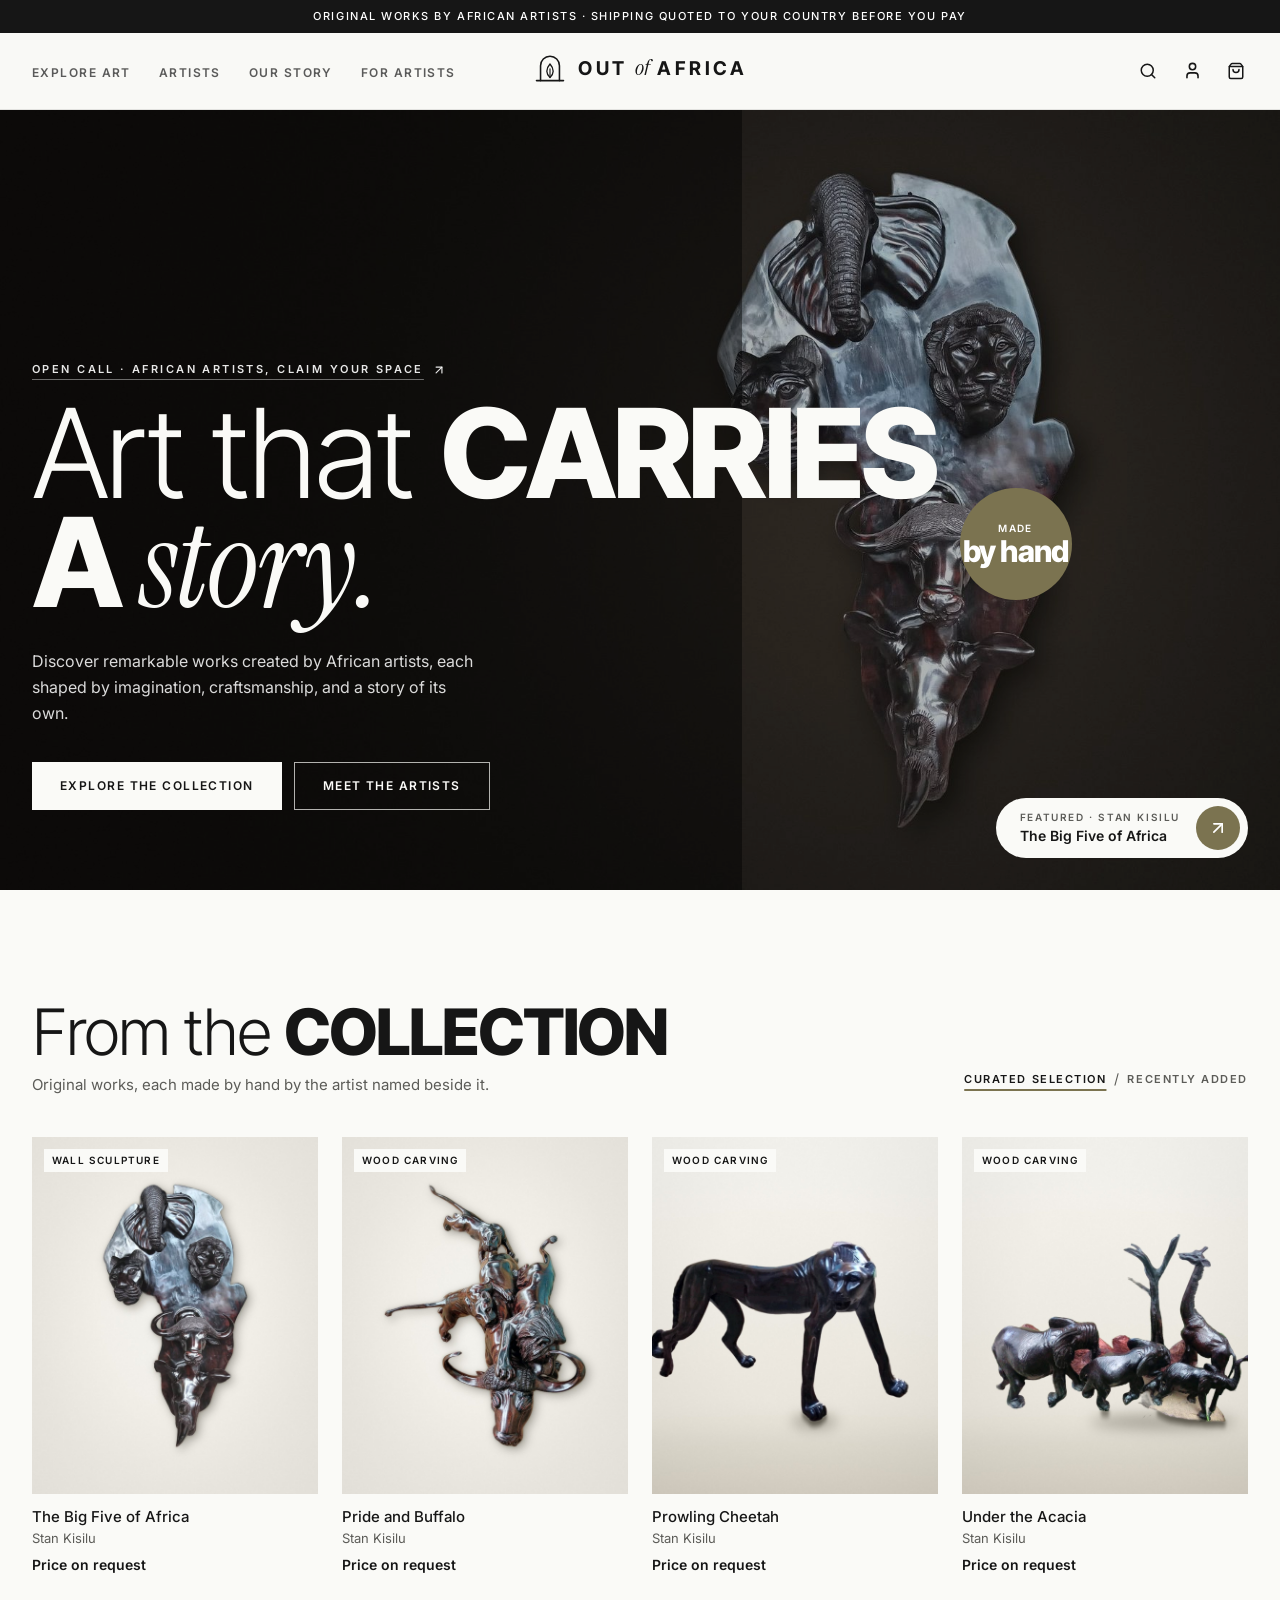
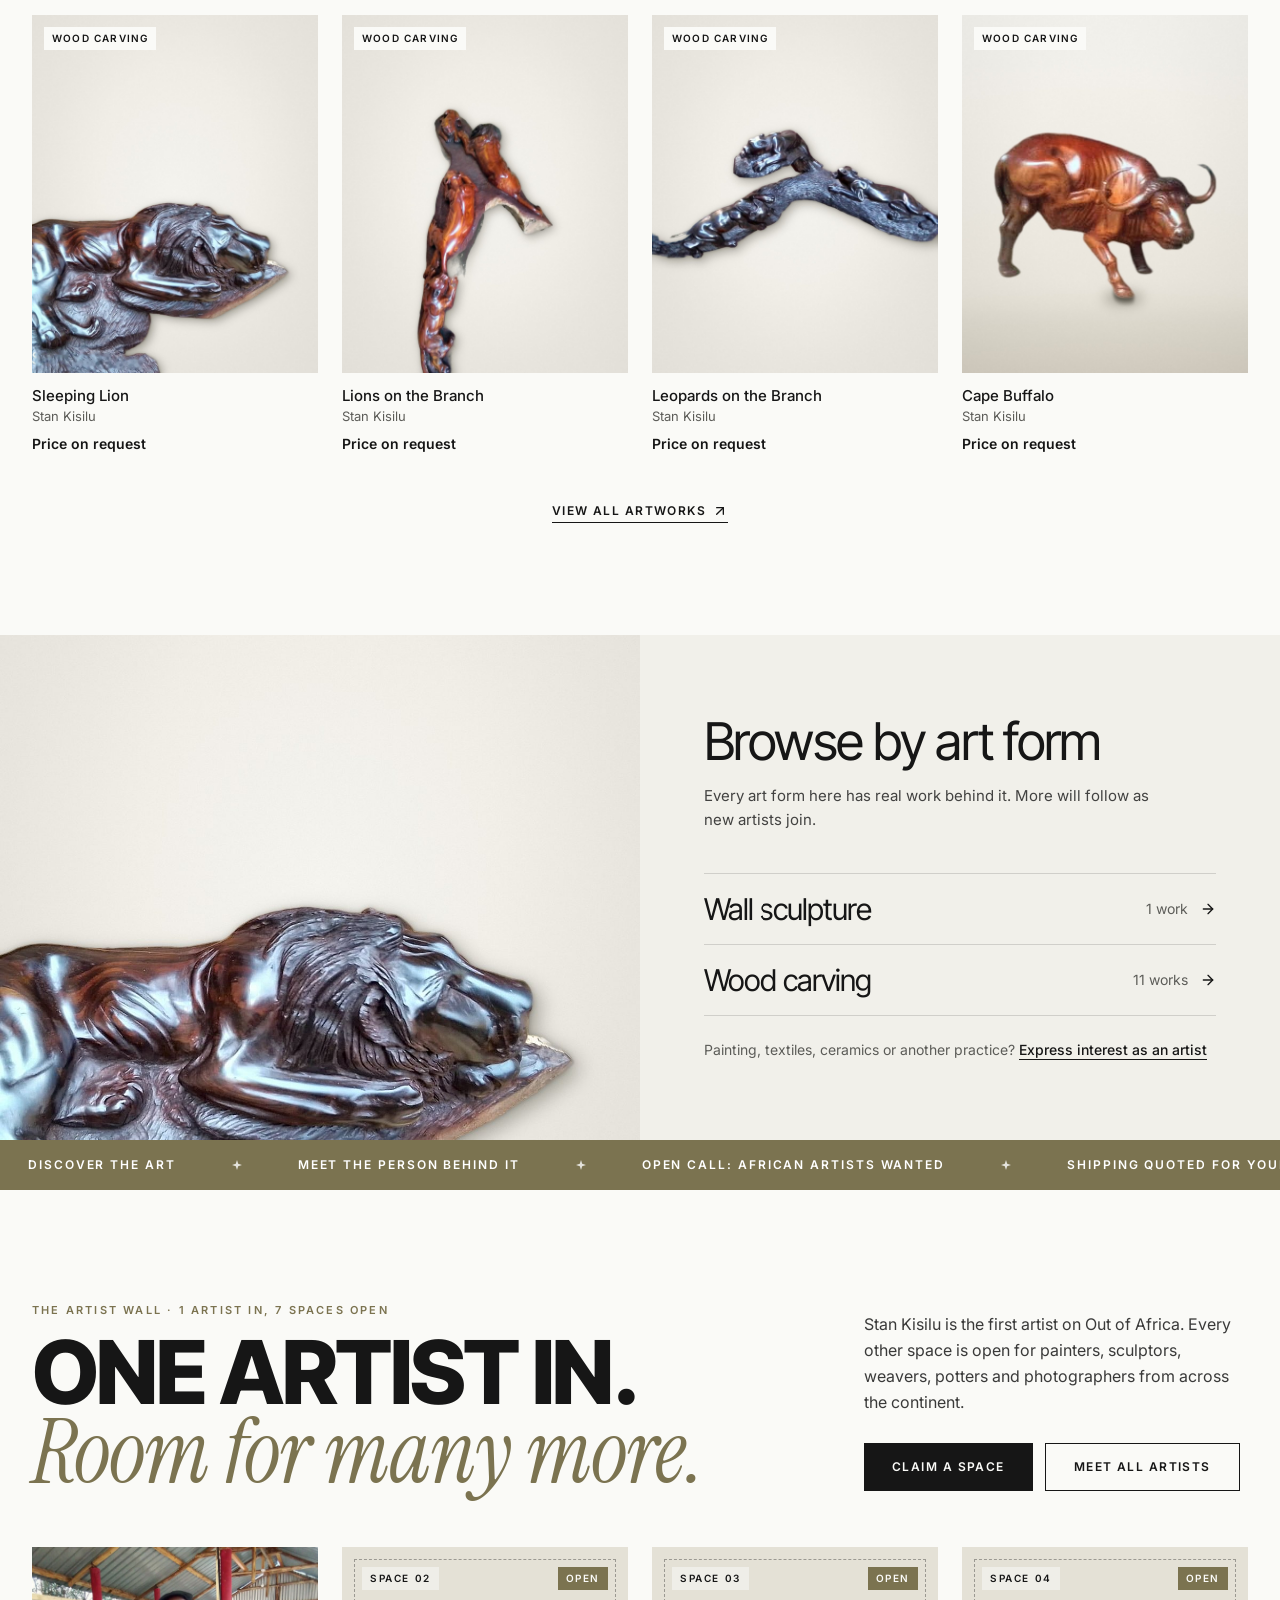
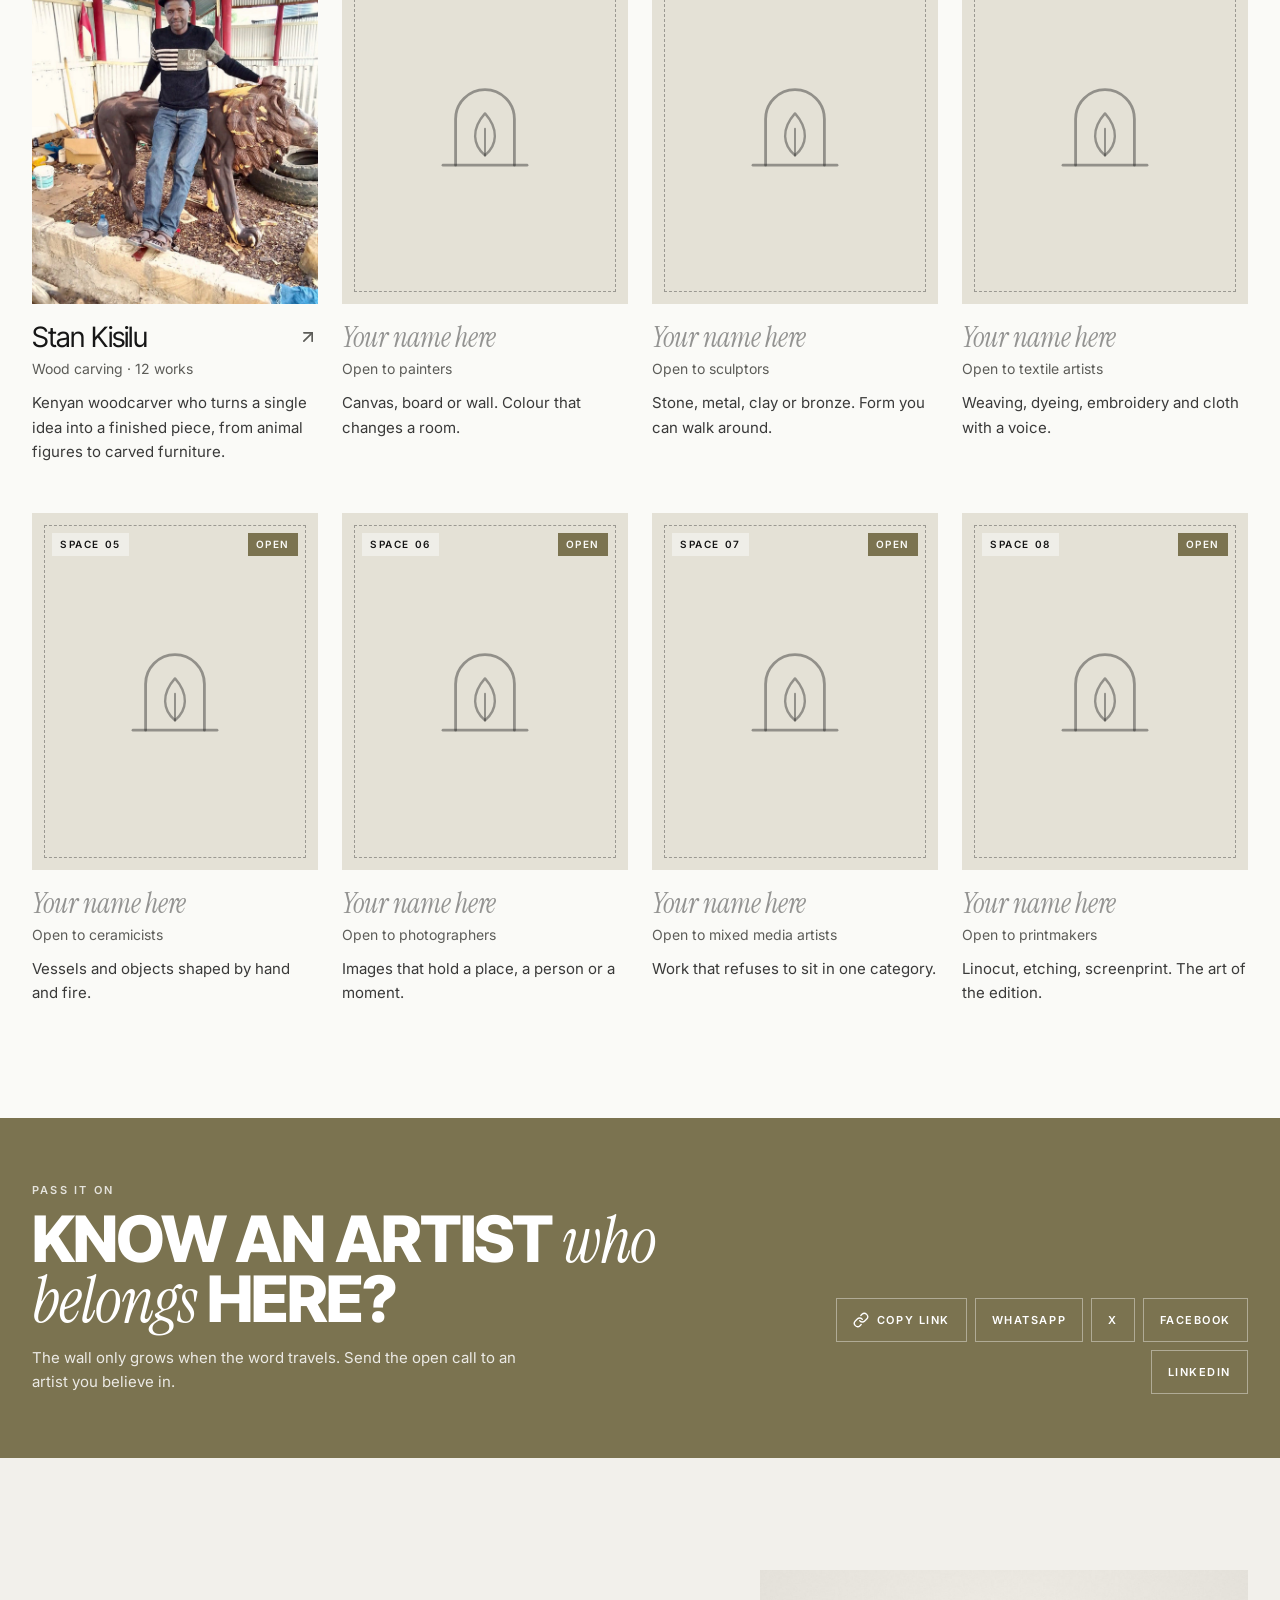
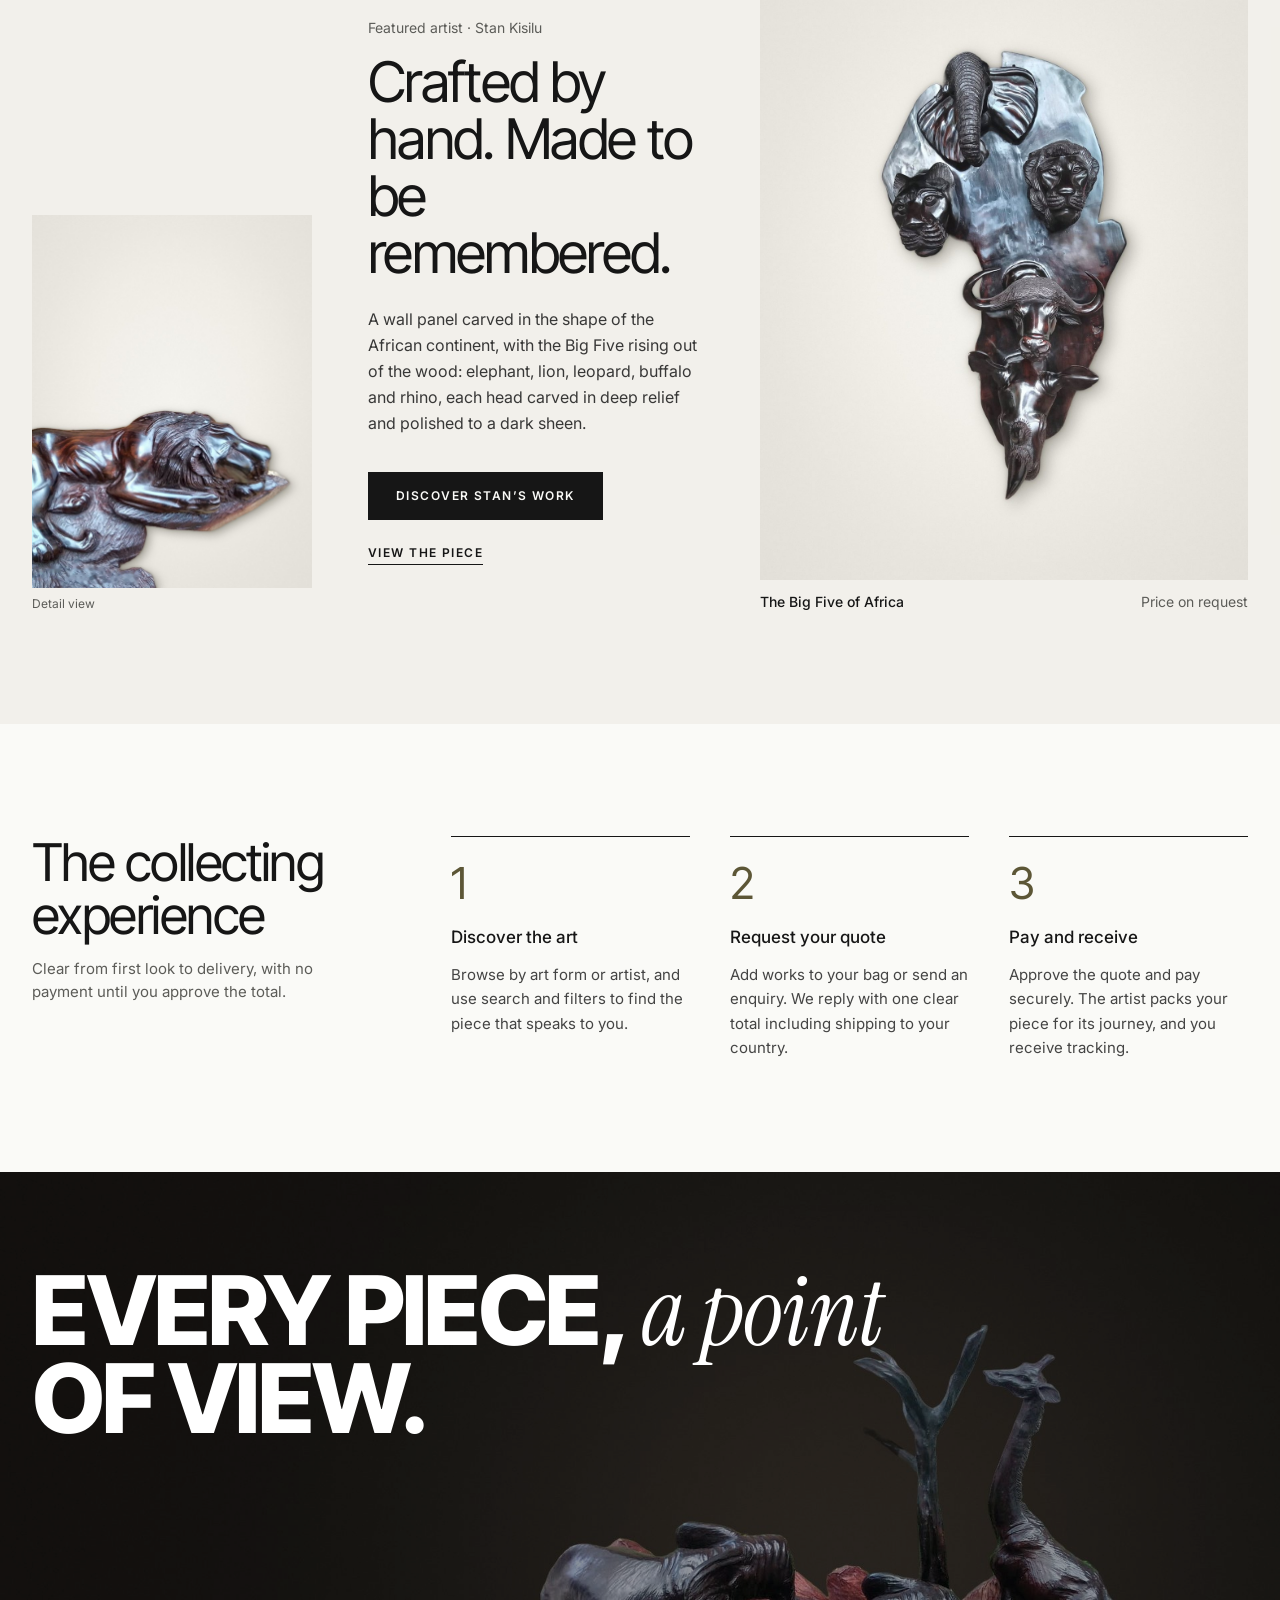
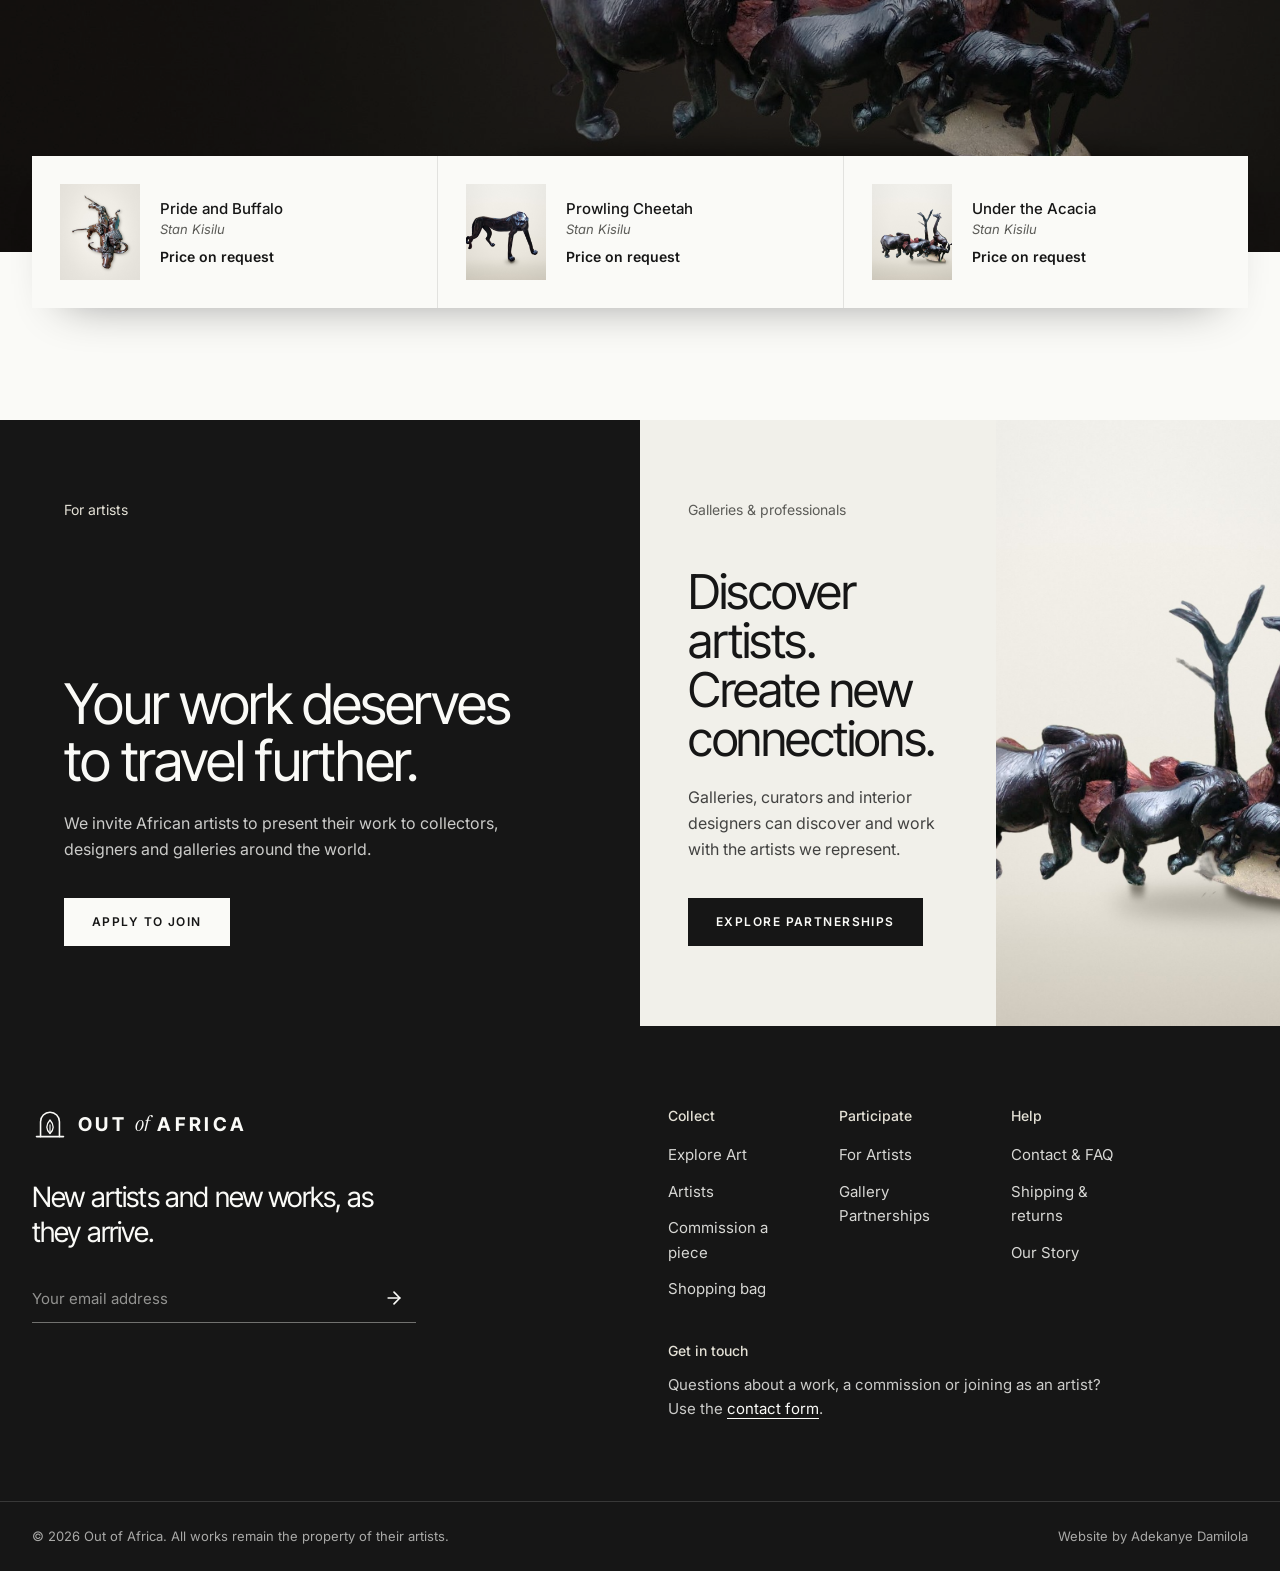
==== public/index.html @ 610baa53 "Out of Africa: website, Studio dashboard and API Co-Authored-By: Claude Opus 5.5 <noreply@anthropic." ====
<!DOCTYPE html>
<html lang="en">
<head>
<meta charset="utf-8">
<meta name="viewport" content="width=device-width, initial-scale=1">
<title>Out of Africa · Original art by African artists</title>
<meta name="description" content="Discover original work by African artists, each piece shaped by imagination, craftsmanship and a story of its own. Shipping quoted to your country.">
<meta property="og:title" content="Out of Africa · Original art by African artists">
<meta property="og:description" content="Discover original work by African artists, each piece shaped by imagination, craftsmanship and a story of its own. Shipping quoted to your country.">
<meta property="og:type" content="website">
<meta name="theme-color" content="#161616">
<link rel="preconnect" href="https://fonts.googleapis.com"><link rel="preconnect" href="https://fonts.gstatic.com" crossorigin><link href="https://fonts.googleapis.com/css2?family=Inter+Tight:ital,wght@0,300;0,400;0,500;0,600;0,700;0,800;1,400&family=Instrument+Serif:ital@0;1&family=Inter:wght@400;500;600;700&display=swap" rel="stylesheet">
<link rel="icon" href="data:image/svg+xml,%3Csvg xmlns='http://www.w3.org/2000/svg' viewBox='0 0 40 40'%3E%3Crect width='40' height='40' fill='%23161616'/%3E%3Cg fill='none' stroke='%23FAFAF7' stroke-linecap='round' stroke-linejoin='round'%3E%3Cpath d='M9.5 34V17.5a10.5 10.5 0 0 1 21 0V34' stroke-width='2.2'/%3E%3Cpath d='M20 30.5c-4.4-3.7-5-9.4 0-15 5 5.6 4.4 11.3 0 15Z' stroke-width='1.8'/%3E%3Cpath d='M5 34h30' stroke-width='2.2'/%3E%3C/g%3E%3C/svg%3E">
<link rel="stylesheet" href="assets/css/site.css">
</head>
<body data-page="home">
<div class="flex min-h-screen w-full flex-col bg-ivory text-walnut">

<a href="#main" class="sr-only focus:not-sr-only focus:fixed focus:left-4 focus:top-4 focus:z-[60] focus:bg-walnut focus:px-4 focus:py-2 focus:text-ivory">Skip to content</a>
<div data-announcement class="hidden bg-walnut px-5 py-2 text-center text-[11px] font-medium uppercase tracking-[0.14em] text-white"></div>
<div data-draft-banner class="hidden bg-olive px-5 py-2 text-center text-[12px] text-white">Preview mode: placeholder works are showing. Set <code class="rounded bg-white/20 px-1">showDrafts: false</code> in config.js before sharing.</div>
<header class="sticky top-0 z-40 border-b border-walnut/10 bg-ivory/95 backdrop-blur-sm">
  <div class="mx-auto w-full max-w-site px-5 md:px-8 grid h-[76px] grid-cols-[1fr_auto_1fr] items-center gap-4">
    <div class="flex items-center">
      <button type="button" data-menu-open class="-ml-2 flex h-10 items-center gap-2 px-2 text-[12px] font-semibold uppercase tracking-[0.14em] text-walnut lg:hidden" aria-label="Open menu"><svg xmlns="http://www.w3.org/2000/svg" viewBox="0 0 24 24" fill="none" stroke="currentColor" stroke-width="2" stroke-linecap="round" stroke-linejoin="round" class="h-5 w-5" aria-hidden="true"><path d="M4 5h16"/><path d="M4 12h16"/><path d="M4 19h16"/></svg><span class="hidden sm:inline">Menu</span></button>
      <nav class="hidden lg:block" aria-label="Main"><ul class="flex items-center gap-7"><li><a href="explore.html" class="relative whitespace-nowrap py-2 text-[12px] font-semibold uppercase tracking-[0.12em] transition-colors duration-150 ease-out after:absolute after:-bottom-0.5 after:left-0 after:h-[2px] after:bg-olive after:transition-[width] after:duration-200 after:ease-out hover:after:w-full text-walnut/70 after:w-0 hover:text-walnut">Explore Art</a></li><li><a href="artists.html" class="relative whitespace-nowrap py-2 text-[12px] font-semibold uppercase tracking-[0.12em] transition-colors duration-150 ease-out after:absolute after:-bottom-0.5 after:left-0 after:h-[2px] after:bg-olive after:transition-[width] after:duration-200 after:ease-out hover:after:w-full text-walnut/70 after:w-0 hover:text-walnut">Artists</a></li><li><a href="our-story.html" class="relative whitespace-nowrap py-2 text-[12px] font-semibold uppercase tracking-[0.12em] transition-colors duration-150 ease-out after:absolute after:-bottom-0.5 after:left-0 after:h-[2px] after:bg-olive after:transition-[width] after:duration-200 after:ease-out hover:after:w-full text-walnut/70 after:w-0 hover:text-walnut">Our Story</a></li><li><a href="for-artists.html" class="relative whitespace-nowrap py-2 text-[12px] font-semibold uppercase tracking-[0.12em] transition-colors duration-150 ease-out after:absolute after:-bottom-0.5 after:left-0 after:h-[2px] after:bg-olive after:transition-[width] after:duration-200 after:ease-out hover:after:w-full text-walnut/70 after:w-0 hover:text-walnut">For Artists</a></li></ul></nav>
    </div>
    <a href="index.html" class="text-walnut" aria-label="Out of Africa home"><span class="hidden sm:inline-flex"><span class="inline-flex items-center gap-2.5"><svg viewBox="0 0 40 40" fill="none" stroke="currentColor" stroke-linecap="round" stroke-linejoin="round" class="h-9 w-9" aria-hidden="true"><path d="M9.5 34V17.5a10.5 10.5 0 0 1 21 0V34" stroke-width="1.75"/><path d="M20 30.5c-4.4-3.7-5-9.4 0-15 5 5.6 4.4 11.3 0 15Z" stroke-width="1.4875"/><path d="M20 30.5v-9.5" stroke-width="1.225"/><path d="M5 34h30" stroke-width="1.75"/></svg><span class="font-display font-bold leading-none !tracking-[0.18em] text-[17px] md:text-[19px] whitespace-nowrap">OUT <span class="font-accent text-[1.15em] font-normal normal-case italic !tracking-normal">of</span> AFRICA</span></span></span><span class="sm:hidden"><span class="inline-flex items-center gap-2"><svg viewBox="0 0 40 40" fill="none" stroke="currentColor" stroke-linecap="round" stroke-linejoin="round" class="h-7 w-7" aria-hidden="true"><path d="M9.5 34V17.5a10.5 10.5 0 0 1 21 0V34" stroke-width="1.75"/><path d="M20 30.5c-4.4-3.7-5-9.4 0-15 5 5.6 4.4 11.3 0 15Z" stroke-width="1.4875"/><path d="M20 30.5v-9.5" stroke-width="1.225"/><path d="M5 34h30" stroke-width="1.75"/></svg><span class="font-display font-bold leading-none !tracking-[0.18em] text-[15px] whitespace-nowrap">OUT <span class="font-accent text-[1.15em] font-normal normal-case italic !tracking-normal">of</span> AFRICA</span></span></span></a>
    <div class="-mr-2 flex items-center justify-end gap-1">
      <button type="button" data-search-open class="relative flex h-10 w-10 items-center justify-center border border-transparent text-walnut transition-colors duration-150 ease-out hover:border-walnut/20" aria-label="Search"><svg xmlns="http://www.w3.org/2000/svg" viewBox="0 0 24 24" fill="none" stroke="currentColor" stroke-width="2" stroke-linecap="round" stroke-linejoin="round" class="h-[18px] w-[18px]" aria-hidden="true"><path d="m21 21-4.34-4.34"/><circle cx="11" cy="11" r="8"/></svg></button>
      <div class="relative hidden sm:block">
        <button type="button" data-account-toggle class="relative flex h-10 w-10 items-center justify-center border border-transparent text-walnut transition-colors duration-150 ease-out hover:border-walnut/20" aria-label="Collector account" aria-expanded="false"><svg xmlns="http://www.w3.org/2000/svg" viewBox="0 0 24 24" fill="none" stroke="currentColor" stroke-width="2" stroke-linecap="round" stroke-linejoin="round" class="h-[19px] w-[19px]" aria-hidden="true"><path d="M19 21v-2a4 4 0 0 0-4-4H9a4 4 0 0 0-4 4v2"/><circle cx="12" cy="7" r="4"/></svg></button>
        <div data-account-panel class="pointer-events-none absolute right-0 top-12 w-72 origin-top-right scale-[0.98] border border-walnut/15 bg-paper p-5 opacity-0 shadow-[0_16px_32px_-20px_rgba(30,26,23,0.4)] transition duration-150 ease-out">
          <p class="font-display text-xl text-walnut">Collector accounts</p>
          <p class="mt-2 text-sm leading-relaxed text-walnut/80">Saved works, enquiry history and order tracking are coming soon. Until then, we confirm every order with you by email.</p>
          <a href="contact.html" class="mt-4 inline-block text-sm font-medium text-walnut underline underline-offset-4">Contact us</a>
        </div>
      </div>
      <a href="bag.html" class="relative flex h-10 w-10 items-center justify-center border border-transparent text-walnut transition-colors duration-150 ease-out hover:border-walnut/20" aria-label="Shopping bag"><svg xmlns="http://www.w3.org/2000/svg" viewBox="0 0 24 24" fill="none" stroke="currentColor" stroke-width="2" stroke-linecap="round" stroke-linejoin="round" class="h-[18px] w-[18px]" aria-hidden="true"><path d="M16 10a4 4 0 0 1-8 0"/><path d="M3.103 6.034h17.794"/><path d="M3.4 5.467a2 2 0 0 0-.4 1.2V20a2 2 0 0 0 2 2h14a2 2 0 0 0 2-2V6.667a2 2 0 0 0-.4-1.2l-2-2.667A2 2 0 0 0 17 2H7a2 2 0 0 0-1.6.8z"/></svg><span data-bag-count class="absolute -right-0.5 -top-0.5 hidden h-[18px] min-w-[18px] items-center justify-center rounded-full bg-olive px-1 text-[10px] font-semibold text-white"></span></a>
    </div>
  </div>
</header>

<div data-search class="pointer-events-none fixed inset-x-0 top-0 z-50 -translate-y-3 border-b border-walnut/10 bg-ivory opacity-0 shadow-[0_20px_40px_-24px_rgba(30,26,23,0.35)] transition duration-200 ease-out" role="dialog" aria-label="Search">
  <div class="mx-auto w-full max-w-site px-5 md:px-8 py-6 md:py-8">
    <form action="explore.html" class="flex items-center gap-3 border-b border-walnut/30 pb-3">
      <svg xmlns="http://www.w3.org/2000/svg" viewBox="0 0 24 24" fill="none" stroke="currentColor" stroke-width="2" stroke-linecap="round" stroke-linejoin="round" class="h-5 w-5 shrink-0 text-stone" aria-hidden="true"><path d="m21 21-4.34-4.34"/><circle cx="11" cy="11" r="8"/></svg>
      <label for="site-search" class="sr-only">Search artworks and artists</label>
      <input id="site-search" name="q" type="search" class="w-full bg-transparent font-display text-2xl text-walnut placeholder:text-stone/70 focus:outline-none md:text-3xl" placeholder="Search artworks, artists, art forms">
      <button type="button" data-search-close class="flex h-10 w-10 items-center justify-center hover:bg-walnut/5" aria-label="Close search"><svg xmlns="http://www.w3.org/2000/svg" viewBox="0 0 24 24" fill="none" stroke="currentColor" stroke-width="2" stroke-linecap="round" stroke-linejoin="round" class="h-5 w-5" aria-hidden="true"><path d="M18 6 6 18"/><path d="m6 6 12 12"/></svg></button>
    </form>
    <div data-search-try class="mt-5 flex flex-wrap items-center gap-2 text-sm text-stone">Try:</div>
  </div>
</div>

<div data-menu-overlay class="pointer-events-none fixed inset-0 z-50 bg-black/40 opacity-0 transition-opacity duration-200 lg:hidden"></div>
<div data-menu class="fixed inset-y-0 left-0 z-50 flex w-[86%] max-w-sm -translate-x-full flex-col bg-ivory transition-transform duration-300 ease-out lg:hidden" role="dialog" aria-label="Menu">
  <div class="flex h-[72px] items-center justify-between border-b border-walnut/10 px-5">
    <span class="text-walnut"><span class="inline-flex items-center gap-2"><svg viewBox="0 0 40 40" fill="none" stroke="currentColor" stroke-linecap="round" stroke-linejoin="round" class="h-7 w-7" aria-hidden="true"><path d="M9.5 34V17.5a10.5 10.5 0 0 1 21 0V34" stroke-width="1.75"/><path d="M20 30.5c-4.4-3.7-5-9.4 0-15 5 5.6 4.4 11.3 0 15Z" stroke-width="1.4875"/><path d="M20 30.5v-9.5" stroke-width="1.225"/><path d="M5 34h30" stroke-width="1.75"/></svg><span class="font-display font-bold leading-none !tracking-[0.18em] text-[15px] whitespace-nowrap">OUT <span class="font-accent text-[1.15em] font-normal normal-case italic !tracking-normal">of</span> AFRICA</span></span></span>
    <button type="button" data-menu-close class="flex h-11 w-11 items-center justify-center" aria-label="Close menu"><svg xmlns="http://www.w3.org/2000/svg" viewBox="0 0 24 24" fill="none" stroke="currentColor" stroke-width="2" stroke-linecap="round" stroke-linejoin="round" class="h-5 w-5" aria-hidden="true"><path d="M18 6 6 18"/><path d="m6 6 12 12"/></svg></button>
  </div>
  <nav class="flex-1 overflow-y-auto px-5 py-6">
    <ul><li><a href="index.html" class="block border-b border-walnut/10 py-4 font-display text-[30px] leading-none text-terracotta-deep">Home</a></li><li><a href="explore.html" class="block border-b border-walnut/10 py-4 font-display text-[30px] leading-none text-walnut">Explore Art</a></li><li><a href="artists.html" class="block border-b border-walnut/10 py-4 font-display text-[30px] leading-none text-walnut">Artists</a></li><li><a href="our-story.html" class="block border-b border-walnut/10 py-4 font-display text-[30px] leading-none text-walnut">Our Story</a></li><li><a href="for-artists.html" class="block border-b border-walnut/10 py-4 font-display text-[30px] leading-none text-walnut">For Artists</a></li></ul>
    <ul class="mt-8 space-y-3 text-[15px]">
      <li><a class="text-walnut" href="commission.html">Commission a piece</a></li>
      <li><a class="text-walnut" href="partnerships.html">Gallery Partnerships</a></li>
      <li><a class="text-walnut" href="contact.html">Contact &amp; FAQ</a></li>
      <li><a class="text-walnut" href="bag.html">Shopping bag</a></li>
    </ul>
  </nav>
</div>

<main id="main" class="flex-1">

<section class="relative overflow-hidden bg-walnut text-ivory">
  <div class="absolute inset-0"><div class="relative h-full w-full " data-img="hero" data-dark></div></div>
  <div class="absolute inset-0 bg-black/30"></div>
  <div class="absolute inset-y-0 left-0 w-full bg-black/45 lg:w-[58%]"></div>
  <div class="relative mx-auto flex min-h-[640px] w-full max-w-site flex-col justify-end px-5 pb-16 pt-24 md:px-8 lg:min-h-[780px] lg:pb-20">
    <div><a href="for-artists.html#apply" class="inline-flex items-center gap-2 text-[11px] font-semibold uppercase tracking-[0.22em] text-white/90 underline decoration-white/40 underline-offset-[6px] hover:decoration-white">Open call · African artists, claim your space <svg xmlns="http://www.w3.org/2000/svg" viewBox="0 0 24 24" fill="none" stroke="currentColor" stroke-width="2" stroke-linecap="round" stroke-linejoin="round" class="h-3.5 w-3.5" aria-hidden="true"><path d="M7 7h10v10"/><path d="M7 17 17 7"/></svg></a></div>
    <div class="mt-5 flex flex-wrap items-end gap-x-6 gap-y-4">
      <h1 class="font-display text-[60px] leading-[0.88] md:text-[96px] lg:text-[124px]"><span class="font-light">Art that </span><span class="font-extrabold uppercase">carries</span><br><span class="font-extrabold uppercase">a </span><span class="font-accent font-normal italic">story.</span></h1>
      <span data-hero-badge class="mb-3 flex h-24 w-24 shrink-0 flex-col items-center justify-center rounded-full bg-olive text-center text-white md:mb-5 md:h-28 md:w-28"><span class="text-[10px] font-semibold uppercase tracking-[0.14em]">Made</span><span class="font-display text-[26px] font-extrabold leading-none md:text-[30px]">by hand</span></span>
    </div>
    <p class="mt-7 max-w-md text-[16px] leading-relaxed text-white/85">Discover remarkable works created by African artists, each shaped by imagination, craftsmanship, and a story of its own.</p>
    <div class="mt-9 flex flex-wrap gap-3">
      <a href="explore.html" class="inline-flex h-12 items-center justify-center gap-2 whitespace-nowrap px-7 text-[12px] font-semibold uppercase tracking-[0.12em] transition-colors duration-150 ease-out disabled:cursor-not-allowed disabled:opacity-50 bg-ivory text-walnut hover:bg-olive hover:text-white">Explore the Collection</a>
      <a href="artists.html" class="inline-flex h-12 items-center justify-center gap-2 whitespace-nowrap px-7 text-[12px] font-semibold uppercase tracking-[0.12em] transition-colors duration-150 ease-out disabled:cursor-not-allowed disabled:opacity-50 border border-ivory/70 text-ivory hover:bg-ivory hover:text-walnut">Meet the Artists</a>
    </div>
    <a data-hero-feature href="explore.html" class="group absolute bottom-8 right-8 hidden items-center gap-4 rounded-full bg-ivory py-2 pl-6 pr-2 text-walnut md:flex">
      <span class="text-left"><span data-hero-feature-label class="block text-[10px] font-semibold uppercase tracking-[0.16em] text-stone">Featured</span><span data-hero-feature-title class="block text-[14px] font-semibold">The collection</span></span>
      <span class="flex h-11 w-11 items-center justify-center rounded-full bg-olive text-white transition-transform duration-200 ease-out group-hover:rotate-45"><svg xmlns="http://www.w3.org/2000/svg" viewBox="0 0 24 24" fill="none" stroke="currentColor" stroke-width="2" stroke-linecap="round" stroke-linejoin="round" class="h-5 w-5" aria-hidden="true"><path d="M7 7h10v10"/><path d="M7 17 17 7"/></svg></span>
    </a>
  </div>
</section>

<section class="mx-auto w-full max-w-site px-5 md:px-8 py-20 md:py-28">
  <div class="flex flex-col gap-5 md:flex-row md:items-end md:justify-between">
    <div>
      <h2 class="font-display text-[44px] leading-[0.95] text-walnut md:text-[64px]"><span class="font-light">From the </span><span class="font-extrabold uppercase">collection</span></h2>
      <p class="mt-3 max-w-lg text-[15px] text-stone">Original works, each made by hand by the artist named beside it.</p>
    </div>
    <div class="flex items-center gap-1 text-sm" data-collection-tabs>
      <button type="button" data-tab="curated" class="py-2 text-[11px] font-semibold uppercase tracking-[0.14em] transition-colors duration-150 text-walnut underline decoration-olive decoration-2 underline-offset-[6px]">Curated selection</button>
      <span class="px-1 text-stone">/</span>
      <button type="button" data-tab="recent" class="py-2 text-[11px] font-semibold uppercase tracking-[0.14em] transition-colors duration-150 text-stone hover:text-walnut">Recently added</button>
    </div>
  </div>
  <div data-home-grid class="mt-10 grid grid-cols-2 gap-x-4 gap-y-10 md:grid-cols-3 md:gap-x-6 lg:grid-cols-4"></div>
  <div class="mt-12 flex justify-center"><a href="explore.html" class="inline-flex items-center gap-1.5 border-b border-current pb-0.5 text-[12px] font-semibold uppercase tracking-[0.12em] transition-colors duration-150 ease-out hover:text-olive text-walnut">View All Artworks <svg xmlns="http://www.w3.org/2000/svg" viewBox="0 0 24 24" fill="none" stroke="currentColor" stroke-width="2" stroke-linecap="round" stroke-linejoin="round" class="h-4 w-4" aria-hidden="true"><path d="M7 7h10v10"/><path d="M7 17 17 7"/></svg></a></div>
</section>

<section class="grid bg-paper lg:grid-cols-2">
  <div class="relative min-h-[360px] bg-walnut md:min-h-[480px]"><div class="absolute inset-0"><div class="relative h-full w-full " data-img="detail" data-dark></div></div></div>
  <div class="flex flex-col justify-center px-5 py-16 md:px-12 lg:px-16 lg:py-20">
    <h2 class="font-display text-[42px] leading-[1.02] text-walnut md:text-[52px]">Browse by art form</h2>
    <p class="mt-4 max-w-md text-[15px] leading-relaxed text-walnut/80">Every art form here has real work behind it. More will follow as new artists join.</p>
    <ul data-home-cats class="mt-10 border-t border-walnut/15"></ul>
    <p class="mt-6 text-sm text-stone">Painting, textiles, ceramics or another practice? <a href="for-artists.html" class="font-medium text-walnut underline underline-offset-4">Express interest as an artist</a></p>
  </div>
</section>

<div class="overflow-hidden bg-olive py-4 text-white" aria-hidden="true"><div data-marquee class="animate-marquee flex w-max"></div></div>

<section class="mx-auto w-full max-w-site px-5 md:px-8 py-20 md:py-28">
  <div class="grid gap-8 lg:grid-cols-12 lg:items-end">
    <div class="lg:col-span-7">
      <p data-wall-count class="text-[11px] font-semibold uppercase tracking-[0.2em] text-olive">The artist wall</p>
      <h2 class="mt-4 font-display text-[48px] font-extrabold uppercase leading-[0.88] text-walnut md:text-[88px]"><span data-wall-title>Artists in.</span><br><span class="font-accent font-normal normal-case italic text-olive">Room for many more.</span></h2>
    </div>
    <div class="lg:col-span-4 lg:col-start-9">
      <p data-wall-lead class="text-[16px] leading-relaxed text-walnut/85">Every open space on this wall is waiting for painters, sculptors, weavers, potters and photographers from across the continent.</p>
      <div class="mt-7 flex flex-wrap gap-3"><a href="for-artists.html#apply" class="inline-flex h-12 items-center justify-center gap-2 whitespace-nowrap px-7 text-[12px] font-semibold uppercase tracking-[0.12em] transition-colors duration-150 ease-out disabled:cursor-not-allowed disabled:opacity-50 bg-walnut text-ivory hover:bg-olive">Claim a space</a><a href="artists.html" class="inline-flex h-12 items-center justify-center gap-2 whitespace-nowrap px-7 text-[12px] font-semibold uppercase tracking-[0.12em] transition-colors duration-150 ease-out disabled:cursor-not-allowed disabled:opacity-50 border border-walnut text-walnut hover:bg-walnut hover:text-ivory">Meet All Artists</a></div>
    </div>
  </div>
  <div data-wall class="mt-14 grid grid-cols-2 gap-x-4 gap-y-12 md:grid-cols-3 md:gap-x-6 lg:grid-cols-4"></div>
</section>


<section class="bg-olive text-white">
  <div class="mx-auto grid w-full max-w-site gap-8 px-5 py-14 md:px-8 md:py-16 lg:grid-cols-12 lg:items-end">
    <div class="lg:col-span-7">
      <p class="text-[11px] font-semibold uppercase tracking-[0.2em] text-white/80">Pass it on</p>
      <h2 class="mt-3 font-display text-[40px] font-extrabold uppercase leading-[0.9] md:text-[64px]">Know an artist <span class="font-accent font-normal normal-case italic">who belongs</span> here?</h2>
      <p class="mt-4 max-w-lg text-[15px] leading-relaxed text-white/85">The wall only grows when the word travels. Send the open call to an artist you believe in.</p>
    </div>
    <div class="flex flex-wrap gap-2 lg:col-span-5 lg:justify-end" data-share>
      <button type="button" data-share-copy class="inline-flex h-11 items-center gap-2 border border-white/40 px-4 text-[11px] font-semibold uppercase tracking-[0.14em] text-white transition-colors duration-150 ease-out hover:bg-white hover:text-walnut"><svg xmlns="http://www.w3.org/2000/svg" viewBox="0 0 24 24" fill="none" stroke="currentColor" stroke-width="2" stroke-linecap="round" stroke-linejoin="round" class="h-4 w-4" aria-hidden="true"><path d="M10 13a5 5 0 0 0 7.54.54l3-3a5 5 0 0 0-7.07-7.07l-1.72 1.71"/><path d="M14 11a5 5 0 0 0-7.54-.54l-3 3a5 5 0 0 0 7.07 7.07l1.71-1.71"/></svg><span>Copy link</span></button>
      <a data-share-to="whatsapp" target="_blank" rel="noopener" class="inline-flex h-11 items-center gap-2 border border-white/40 px-4 text-[11px] font-semibold uppercase tracking-[0.14em] text-white transition-colors duration-150 ease-out hover:bg-white hover:text-walnut">WhatsApp</a>
      <a data-share-to="x" target="_blank" rel="noopener" class="inline-flex h-11 items-center gap-2 border border-white/40 px-4 text-[11px] font-semibold uppercase tracking-[0.14em] text-white transition-colors duration-150 ease-out hover:bg-white hover:text-walnut">X</a>
      <a data-share-to="facebook" target="_blank" rel="noopener" class="inline-flex h-11 items-center gap-2 border border-white/40 px-4 text-[11px] font-semibold uppercase tracking-[0.14em] text-white transition-colors duration-150 ease-out hover:bg-white hover:text-walnut">Facebook</a>
      <a data-share-to="linkedin" target="_blank" rel="noopener" class="inline-flex h-11 items-center gap-2 border border-white/40 px-4 text-[11px] font-semibold uppercase tracking-[0.14em] text-white transition-colors duration-150 ease-out hover:bg-white hover:text-walnut">LinkedIn</a>
    </div>
  </div>
</section>

<section class="bg-sand/40" data-featured-artist>
  <div class="mx-auto grid w-full max-w-site items-center gap-10 px-5 py-20 md:px-8 md:py-28 lg:grid-cols-12 lg:gap-8">
    <div class="hidden lg:col-span-3 lg:block lg:self-end"><figure><div class="aspect-[3/4] overflow-hidden bg-walnut"><div class="relative h-full w-full " data-img="feature-detail" data-dark></div></div><figcaption class="mt-2 text-xs text-stone">Detail view</figcaption></figure></div>
    <div class="lg:col-span-4 lg:px-6" data-fa-text></div>
    <figure class="lg:col-span-5"><a data-fa-link href="explore.html" class="group block aspect-[4/5] overflow-hidden bg-walnut"><div class="relative h-full w-full transition-transform duration-300 ease-out group-hover:scale-[1.02]" data-img="feature" data-dark></div></a><figcaption class="mt-3 flex justify-between text-sm"><span data-fa-title class="font-medium text-walnut"></span><span data-fa-meta class="text-stone"></span></figcaption></figure>
  </div>
</section>

<section class="mx-auto w-full max-w-site px-5 md:px-8 py-20 md:py-28">
  <div class="grid gap-10 lg:grid-cols-12">
    <div class="lg:col-span-4">
      <h2 class="font-display text-[42px] leading-[1.02] text-walnut md:text-[52px]">The collecting experience</h2>
      <p class="mt-4 max-w-xs text-[15px] text-stone">Clear from first look to delivery, with no payment until you approve the total.</p>
    </div>
    <ol class="grid gap-10 md:grid-cols-3 lg:col-span-8">
      <li class="border-t border-walnut pt-6"><span class="font-display text-[44px] leading-none text-terracotta-deep">1</span><h3 class="mt-5 text-[17px] font-medium text-walnut">Discover the art</h3><p class="mt-3 text-[15px] leading-relaxed text-walnut/80">Browse by art form or artist, and use search and filters to find the piece that speaks to you.</p></li>
      <li class="border-t border-walnut pt-6"><span class="font-display text-[44px] leading-none text-terracotta-deep">2</span><h3 class="mt-5 text-[17px] font-medium text-walnut">Request your quote</h3><p class="mt-3 text-[15px] leading-relaxed text-walnut/80">Add works to your bag or send an enquiry. We reply with one clear total including shipping to your country.</p></li>
      <li class="border-t border-walnut pt-6"><span class="font-display text-[44px] leading-none text-terracotta-deep">3</span><h3 class="mt-5 text-[17px] font-medium text-walnut">Pay and receive</h3><p class="mt-3 text-[15px] leading-relaxed text-walnut/80">Approve the quote and pay securely. The artist packs your piece for its journey, and you receive tracking.</p></li>
    </ol>
  </div>
</section>

<section class="pb-20 md:pb-28">
  <div class="relative h-[560px] bg-walnut md:h-[680px]">
    <div class="absolute inset-0"><div class="relative h-full w-full " data-img="pov" data-dark></div></div>
    <div class="absolute inset-0 bg-black/40"></div>
    <div class="relative mx-auto w-full max-w-site px-5 pt-16 md:px-8 md:pt-24">
      <h2 class="max-w-4xl font-display text-[52px] font-extrabold uppercase leading-[0.88] text-white md:text-[96px]">Every piece, <span class="font-accent font-normal normal-case italic">a point</span> of view.</h2>
    </div>
  </div>
  <div class="relative mx-auto -mt-28 w-full max-w-site px-5 md:-mt-24 md:px-8">
    <ul data-pov-list class="grid divide-y divide-walnut/10 bg-ivory shadow-[0_24px_48px_-32px_rgba(0,0,0,0.45)] md:grid-cols-3 md:divide-x md:divide-y-0"></ul>
  </div>
</section>

<section class="grid md:grid-cols-2">
  <div class="flex flex-col justify-between gap-12 bg-walnut px-5 py-16 text-ivory md:px-12 md:py-20 lg:px-16">
    <p class="text-sm text-sand">For artists</p>
    <div>
      <h2 class="max-w-md font-display text-[44px] leading-[1.02] md:text-[56px]">Your work deserves to travel further.</h2>
      <p class="mt-5 max-w-md text-[16px] leading-relaxed text-ivory/80">We invite African artists to present their work to collectors, designers and galleries around the world.</p>
      <a href="for-artists.html" class="inline-flex h-12 items-center justify-center gap-2 whitespace-nowrap px-7 text-[12px] font-semibold uppercase tracking-[0.12em] transition-colors duration-150 ease-out disabled:cursor-not-allowed disabled:opacity-50 bg-ivory text-walnut hover:bg-olive hover:text-white mt-9">Apply to Join</a>
    </div>
  </div>
  <div class="grid bg-paper lg:grid-cols-[1fr_0.8fr]">
    <div class="flex flex-col justify-between gap-12 px-5 py-16 md:px-12 md:py-20">
      <p class="text-sm text-stone">Galleries &amp; professionals</p>
      <div>
        <h2 class="font-display text-[40px] leading-[1.02] text-walnut md:text-[48px]">Discover artists. Create new connections.</h2>
        <p class="mt-5 text-[16px] leading-relaxed text-walnut/80">Galleries, curators and interior designers can discover and work with the artists we represent.</p>
        <a href="partnerships.html" class="inline-flex h-12 items-center justify-center gap-2 whitespace-nowrap px-7 text-[12px] font-semibold uppercase tracking-[0.12em] transition-colors duration-150 ease-out disabled:cursor-not-allowed disabled:opacity-50 bg-walnut text-ivory hover:bg-olive mt-9">Explore Partnerships</a>
      </div>
    </div>
    <div class="relative hidden bg-sand/50 lg:block"><div class="absolute inset-0"><div class="relative h-full w-full " data-img="panel"></div></div></div>
  </div>
</section>

</main>

<footer class="bg-walnut text-ivory">
  <div class="mx-auto w-full max-w-site px-5 md:px-8 grid gap-14 py-16 md:py-20 lg:grid-cols-12">
    <div class="lg:col-span-5">
      <span class="text-ivory"><span class="inline-flex items-center gap-2.5"><svg viewBox="0 0 40 40" fill="none" stroke="currentColor" stroke-linecap="round" stroke-linejoin="round" class="h-9 w-9" aria-hidden="true"><path d="M9.5 34V17.5a10.5 10.5 0 0 1 21 0V34" stroke-width="1.75"/><path d="M20 30.5c-4.4-3.7-5-9.4 0-15 5 5.6 4.4 11.3 0 15Z" stroke-width="1.4875"/><path d="M20 30.5v-9.5" stroke-width="1.225"/><path d="M5 34h30" stroke-width="1.75"/></svg><span class="font-display font-bold leading-none !tracking-[0.18em] text-[17px] md:text-[19px] whitespace-nowrap">OUT <span class="font-accent text-[1.15em] font-normal normal-case italic !tracking-normal">of</span> AFRICA</span></span></span>
      <p class="mt-8 max-w-sm font-display text-[28px] leading-tight">New artists and new works, as they arrive.</p>
      <div class="mt-6 max-w-sm">
        <form data-form="Newsletter signup" data-inline novalidate>
          <input type="text" name="company_website" class="hidden" tabindex="-1" autocomplete="off" aria-hidden="true">
          <label for="nl-email" class="sr-only">Email address</label>
          <div class="flex items-center border-b border-ivory/40 focus-within:border-ivory">
            <input id="nl-email" name="email" type="email" required autocomplete="email" class="h-12 w-full bg-transparent text-[15px] text-ivory placeholder:text-ivory/55 focus:outline-none" placeholder="Your email address">
            <button type="submit" class="flex h-11 w-11 shrink-0 items-center justify-center text-ivory hover:bg-ivory/10" aria-label="Subscribe"><svg xmlns="http://www.w3.org/2000/svg" viewBox="0 0 24 24" fill="none" stroke="currentColor" stroke-width="2" stroke-linecap="round" stroke-linejoin="round" class="h-5 w-5" aria-hidden="true"><path d="M5 12h14"/><path d="m12 5 7 7-7 7"/></svg></button>
          </div>
          <p data-status role="status" aria-live="polite" class="hidden"></p>
        </form>
      </div>
    </div>
    <nav class="grid grid-cols-2 gap-10 sm:grid-cols-3 lg:col-span-5 lg:col-start-7" aria-label="Footer">
      <div><p class="text-sm font-medium text-sand">Collect</p><ul class="mt-4 space-y-3"><li><a href="explore.html" class="text-[15px] text-ivory/85 transition-colors duration-150 hover:text-ivory hover:underline hover:underline-offset-4">Explore Art</a></li><li><a href="artists.html" class="text-[15px] text-ivory/85 transition-colors duration-150 hover:text-ivory hover:underline hover:underline-offset-4">Artists</a></li><li><a href="commission.html" class="text-[15px] text-ivory/85 transition-colors duration-150 hover:text-ivory hover:underline hover:underline-offset-4">Commission a piece</a></li><li><a href="bag.html" class="text-[15px] text-ivory/85 transition-colors duration-150 hover:text-ivory hover:underline hover:underline-offset-4">Shopping bag</a></li></ul></div>
      <div><p class="text-sm font-medium text-sand">Participate</p><ul class="mt-4 space-y-3"><li><a href="for-artists.html" class="text-[15px] text-ivory/85 transition-colors duration-150 hover:text-ivory hover:underline hover:underline-offset-4">For Artists</a></li><li><a href="partnerships.html" class="text-[15px] text-ivory/85 transition-colors duration-150 hover:text-ivory hover:underline hover:underline-offset-4">Gallery Partnerships</a></li></ul></div>
      <div><p class="text-sm font-medium text-sand">Help</p><ul class="mt-4 space-y-3"><li><a href="contact.html" class="text-[15px] text-ivory/85 transition-colors duration-150 hover:text-ivory hover:underline hover:underline-offset-4">Contact &amp; FAQ</a></li><li><a href="contact.html#faq" class="text-[15px] text-ivory/85 transition-colors duration-150 hover:text-ivory hover:underline hover:underline-offset-4">Shipping &amp; returns</a></li><li><a href="our-story.html" class="text-[15px] text-ivory/85 transition-colors duration-150 hover:text-ivory hover:underline hover:underline-offset-4">Our Story</a></li></ul></div>
      <div class="col-span-2 sm:col-span-3"><p class="text-sm font-medium text-sand">Get in touch</p><div data-footer-contact class="mt-3 max-w-md text-[15px] leading-relaxed text-ivory/80">Questions about a work, a commission or joining as an artist? Use the <a href="contact.html" class="text-ivory underline underline-offset-4">contact form</a>.</div></div>
    </nav>
  </div>
  <div class="border-t border-ivory/15">
    <div class="mx-auto w-full max-w-site px-5 md:px-8 flex flex-col gap-3 py-6 text-[13px] leading-relaxed text-ivory/65 md:flex-row md:justify-between">
      <p>&copy; <span data-year>2026</span> Out of Africa. All works remain the property of their artists.</p>
      <p class="shrink-0" data-credit></p>
    </div>
  </div>
</footer>
<a data-wa-float class="fixed bottom-5 right-5 z-30 hidden h-14 w-14 items-center justify-center rounded-full bg-olive text-white shadow-[0_12px_24px_-10px_rgba(0,0,0,0.5)] transition-colors hover:bg-walnut" target="_blank" rel="noopener" aria-label="Chat on WhatsApp"><svg viewBox="0 0 24 24" fill="currentColor" class="h-6 w-6" aria-hidden="true"><path d="M12 2a10 10 0 00-8.6 15.1L2 22l5-1.3A10 10 0 1012 2zm0 18.2a8.2 8.2 0 01-4.2-1.2l-.3-.2-3 .8.8-2.9-.2-.3A8.2 8.2 0 1112 20.2zm4.5-6.1c-.2-.1-1.5-.7-1.7-.8s-.4-.1-.6.1-.7.8-.8 1-.3.2-.5.1a6.7 6.7 0 01-3.3-2.9c-.3-.4.3-.4.8-1.4.1-.2 0-.3 0-.4l-.8-1.8c-.2-.5-.4-.4-.6-.4h-.5a1 1 0 00-.7.3 3 3 0 00-.9 2.2 5.2 5.2 0 001.1 2.7 11.8 11.8 0 004.5 4c1.7.7 2.3.8 3.2.6.5-.1 1.5-.6 1.7-1.2s.2-1.1.2-1.2-.2-.2-.4-.3z"/></svg></a>

</div>
<script src="assets/js/config.js"></script>
<script src="assets/js/data.js"></script>
<script src="assets/js/app.js"></script>
</body>
</html>
---- public/assets/css/site.css ----
*,:after,:before{--tw-border-spacing-x:0;--tw-border-spacing-y:0;--tw-translate-x:0;--tw-translate-y:0;--tw-rotate:0;--tw-skew-x:0;--tw-skew-y:0;--tw-scale-x:1;--tw-scale-y:1;--tw-pan-x: ;--tw-pan-y: ;--tw-pinch-zoom: ;--tw-scroll-snap-strictness:proximity;--tw-gradient-from-position: ;--tw-gradient-via-position: ;--tw-gradient-to-position: ;--tw-ordinal: ;--tw-slashed-zero: ;--tw-numeric-figure: ;--tw-numeric-spacing: ;--tw-numeric-fraction: ;--tw-ring-inset: ;--tw-ring-offset-width:0px;--tw-ring-offset-color:#fff;--tw-ring-color:rgba(59,130,246,.5);--tw-ring-offset-shadow:0 0 #0000;--tw-ring-shadow:0 0 #0000;--tw-shadow:0 0 #0000;--tw-shadow-colored:0 0 #0000;--tw-blur: ;--tw-brightness: ;--tw-contrast: ;--tw-grayscale: ;--tw-hue-rotate: ;--tw-invert: ;--tw-saturate: ;--tw-sepia: ;--tw-drop-shadow: ;--tw-backdrop-blur: ;--tw-backdrop-brightness: ;--tw-backdrop-contrast: ;--tw-backdrop-grayscale: ;--tw-backdrop-hue-rotate: ;--tw-backdrop-invert: ;--tw-backdrop-opacity: ;--tw-backdrop-saturate: ;--tw-backdrop-sepia: ;--tw-contain-size: ;--tw-contain-layout: ;--tw-contain-paint: ;--tw-contain-style: }::backdrop{--tw-border-spacing-x:0;--tw-border-spacing-y:0;--tw-translate-x:0;--tw-translate-y:0;--tw-rotate:0;--tw-skew-x:0;--tw-skew-y:0;--tw-scale-x:1;--tw-scale-y:1;--tw-pan-x: ;--tw-pan-y: ;--tw-pinch-zoom: ;--tw-scroll-snap-strictness:proximity;--tw-gradient-from-position: ;--tw-gradient-via-position: ;--tw-gradient-to-position: ;--tw-ordinal: ;--tw-slashed-zero: ;--tw-numeric-figure: ;--tw-numeric-spacing: ;--tw-numeric-fraction: ;--tw-ring-inset: ;--tw-ring-offset-width:0px;--tw-ring-offset-color:#fff;--tw-ring-color:rgba(59,130,246,.5);--tw-ring-offset-shadow:0 0 #0000;--tw-ring-shadow:0 0 #0000;--tw-shadow:0 0 #0000;--tw-shadow-colored:0 0 #0000;--tw-blur: ;--tw-brightness: ;--tw-contrast: ;--tw-grayscale: ;--tw-hue-rotate: ;--tw-invert: ;--tw-saturate: ;--tw-sepia: ;--tw-drop-shadow: ;--tw-backdrop-blur: ;--tw-backdrop-brightness: ;--tw-backdrop-contrast: ;--tw-backdrop-grayscale: ;--tw-backdrop-hue-rotate: ;--tw-backdrop-invert: ;--tw-backdrop-opacity: ;--tw-backdrop-saturate: ;--tw-backdrop-sepia: ;--tw-contain-size: ;--tw-contain-layout: ;--tw-contain-paint: ;--tw-contain-style: }/*! tailwindcss v3.4.19 | MIT License | https://tailwindcss.com*/*,:after,:before{box-sizing:border-box;border:0 solid #e5e7eb}:after,:before{--tw-content:""}:host,html{line-height:1.5;-webkit-text-size-adjust:100%;-moz-tab-size:4;-o-tab-size:4;tab-size:4;font-family:Inter,system-ui,sans-serif;font-feature-settings:normal;font-variation-settings:normal;-webkit-tap-highlight-color:transparent}body{margin:0;line-height:inherit}hr{height:0;color:inherit;border-top-width:1px}abbr:where([title]){-webkit-text-decoration:underline dotted;text-decoration:underline dotted}h1,h2,h3,h4,h5,h6{font-size:inherit;font-weight:inherit}a{color:inherit;text-decoration:inherit}b,strong{font-weight:bolder}code,kbd,pre,samp{font-family:ui-monospace,SFMono-Regular,Menlo,Monaco,Consolas,Liberation Mono,Courier New,monospace;font-feature-settings:normal;font-variation-settings:normal;font-size:1em}small{font-size:80%}sub,sup{font-size:75%;line-height:0;position:relative;vertical-align:baseline}sub{bottom:-.25em}sup{top:-.5em}table{text-indent:0;border-color:inherit;border-collapse:collapse}button,input,optgroup,select,textarea{font-family:inherit;font-feature-settings:inherit;font-variation-settings:inherit;font-size:100%;font-weight:inherit;line-height:inherit;letter-spacing:inherit;color:inherit;margin:0;padding:0}button,select{text-transform:none}button,input:where([type=button]),input:where([type=reset]),input:where([type=submit]){-webkit-appearance:button;background-color:transparent;background-image:none}:-moz-focusring{outline:auto}:-moz-ui-invalid{box-shadow:none}progress{vertical-align:baseline}::-webkit-inner-spin-button,::-webkit-outer-spin-button{height:auto}[type=search]{-webkit-appearance:textfield;outline-offset:-2px}::-webkit-search-decoration{-webkit-appearance:none}::-webkit-file-upload-button{-webkit-appearance:button;font:inherit}summary{display:list-item}blockquote,dd,dl,figure,h1,h2,h3,h4,h5,h6,hr,p,pre{margin:0}fieldset{margin:0}fieldset,legend{padding:0}menu,ol,ul{list-style:none;margin:0;padding:0}dialog{padding:0}textarea{resize:vertical}input::-moz-placeholder,textarea::-moz-placeholder{opacity:1;color:#9ca3af}input::placeholder,textarea::placeholder{opacity:1;color:#9ca3af}[role=button],button{cursor:pointer}:disabled{cursor:default}audio,canvas,embed,iframe,img,object,svg,video{display:block;vertical-align:middle}img,video{max-width:100%;height:auto}[hidden]:where(:not([hidden=until-found])){display:none}body{--tw-bg-opacity:1;background-color:rgb(250 250 247/var(--tw-bg-opacity,1));font-family:Inter,system-ui,sans-serif;--tw-text-opacity:1;color:rgb(22 22 22/var(--tw-text-opacity,1));-webkit-font-smoothing:antialiased;-moz-osx-font-smoothing:grayscale}.font-display{letter-spacing:-.03em}.font-accent{letter-spacing:-.01em}:focus-visible{outline:2px solid #5c5636;outline-offset:3px}details>summary{list-style:none}details>summary::-webkit-details-marker{display:none}.sr-only{position:absolute;width:1px;height:1px;padding:0;margin:-1px;overflow:hidden;clip:rect(0,0,0,0);white-space:nowrap;border-width:0}.pointer-events-none{pointer-events:none}.pointer-events-auto{pointer-events:auto}.fixed{position:fixed}.absolute{position:absolute}.relative{position:relative}.sticky{position:sticky}.inset-0{inset:0}.inset-3{inset:.75rem}.inset-x-0{left:0;right:0}.inset-x-3{left:.75rem;right:.75rem}.inset-y-0{top:0;bottom:0}.-right-0\.5{right:-.125rem}.-top-0\.5{top:-.125rem}.bottom-0{bottom:0}.bottom-20{bottom:5rem}.bottom-24{bottom:6rem}.bottom-3{bottom:.75rem}.bottom-5{bottom:1.25rem}.bottom-8{bottom:2rem}.left-0{left:0}.left-2{left:.5rem}.left-3{left:.75rem}.left-4{left:1rem}.left-5{left:1.25rem}.right-0{right:0}.right-3{right:.75rem}.right-5{right:1.25rem}.right-8{right:2rem}.right-\[22\%\]{right:22%}.top-0{top:0}.top-1\.5{top:.375rem}.top-1\/2{top:50%}.top-12{top:3rem}.top-2{top:.5rem}.top-3{top:.75rem}.top-5{top:1.25rem}.z-20{z-index:20}.z-30{z-index:30}.z-40{z-index:40}.z-50{z-index:50}.z-\[60\]{z-index:60}.z-\[70\]{z-index:70}.col-span-2{grid-column:span 2/span 2}.col-span-full{grid-column:1/-1}.float-left{float:left}.clear-both{clear:both}.mx-auto{margin-left:auto;margin-right:auto}.-ml-2{margin-left:-.5rem}.-mr-2{margin-right:-.5rem}.-mt-28{margin-top:-7rem}.mb-1\.5{margin-bottom:.375rem}.mb-10{margin-bottom:2.5rem}.mb-3{margin-bottom:.75rem}.mb-4{margin-bottom:1rem}.mb-8{margin-bottom:2rem}.mb-auto{margin-bottom:auto}.ml-1{margin-left:.25rem}.ml-14{margin-left:3.5rem}.ml-auto{margin-left:auto}.mt-0\.5{margin-top:.125rem}.mt-1{margin-top:.25rem}.mt-1\.5{margin-top:.375rem}.mt-10{margin-top:2.5rem}.mt-12{margin-top:3rem}.mt-14{margin-top:3.5rem}.mt-2{margin-top:.5rem}.mt-3{margin-top:.75rem}.mt-4{margin-top:1rem}.mt-5{margin-top:1.25rem}.mt-6{margin-top:1.5rem}.mt-7{margin-top:1.75rem}.mt-8{margin-top:2rem}.mt-9{margin-top:2.25rem}.mt-auto{margin-top:auto}.line-clamp-3{overflow:hidden;display:-webkit-box;-webkit-box-orient:vertical;-webkit-line-clamp:3}.\!block{display:block!important}.block{display:block}.inline-block{display:inline-block}.flex{display:flex}.inline-flex{display:inline-flex}.grid{display:grid}.hidden{display:none}.aspect-\[3\/4\]{aspect-ratio:3/4}.aspect-\[4\/5\]{aspect-ratio:4/5}.h-0\.5{height:.125rem}.h-1\.5{height:.375rem}.h-10{height:2.5rem}.h-11{height:2.75rem}.h-12{height:3rem}.h-14{height:3.5rem}.h-16{height:4rem}.h-2{height:.5rem}.h-2\.5{height:.625rem}.h-20{height:5rem}.h-24{height:6rem}.h-3{height:.75rem}.h-3\.5{height:.875rem}.h-32{height:8rem}.h-36{height:9rem}.h-4{height:1rem}.h-5{height:1.25rem}.h-6{height:1.5rem}.h-7{height:1.75rem}.h-8{height:2rem}.h-9{height:2.25rem}.h-\[18px\]{height:18px}.h-\[19px\]{height:19px}.h-\[22px\]{height:22px}.h-\[560px\]{height:560px}.h-\[72px\]{height:72px}.h-\[76px\]{height:76px}.h-auto{height:auto}.h-full{height:100%}.max-h-\[85vh\]{max-height:85vh}.min-h-\[112px\]{min-height:112px}.min-h-\[20px\]{min-height:20px}.min-h-\[360px\]{min-height:360px}.min-h-\[380px\]{min-height:380px}.min-h-\[40px\]{min-height:40px}.min-h-\[420px\]{min-height:420px}.min-h-\[640px\]{min-height:640px}.min-h-\[64px\]{min-height:64px}.min-h-screen{min-height:100vh}.w-1\.5{width:.375rem}.w-1\/4{width:25%}.w-10{width:2.5rem}.w-11{width:2.75rem}.w-12{width:3rem}.w-14{width:3.5rem}.w-16{width:4rem}.w-2{width:.5rem}.w-2\.5{width:.625rem}.w-20{width:5rem}.w-24{width:6rem}.w-28{width:7rem}.w-3{width:.75rem}.w-3\.5{width:.875rem}.w-3\/4{width:75%}.w-4{width:1rem}.w-5{width:1.25rem}.w-6{width:1.5rem}.w-7{width:1.75rem}.w-72{width:18rem}.w-8{width:2rem}.w-9{width:2.25rem}.w-\[18px\]{width:18px}.w-\[19px\]{width:19px}.w-\[22px\]{width:22px}.w-\[86\%\]{width:86%}.w-full{width:100%}.w-max{width:-moz-max-content;width:max-content}.min-w-0{min-width:0}.min-w-\[18px\]{min-width:18px}.min-w-\[20px\]{min-width:20px}.max-w-2xl{max-width:42rem}.max-w-3xl{max-width:48rem}.max-w-4xl{max-width:56rem}.max-w-5xl{max-width:64rem}.max-w-\[180px\]{max-width:180px}.max-w-lg{max-width:32rem}.max-w-md{max-width:28rem}.max-w-site{max-width:1360px}.max-w-sm{max-width:24rem}.max-w-xl{max-width:36rem}.max-w-xs{max-width:20rem}.flex-1{flex:1 1 0%}.shrink-0{flex-shrink:0}.origin-top-right{transform-origin:top right}.-translate-x-full{--tw-translate-x:-100%}.-translate-x-full,.-translate-y-1\/2{transform:translate(var(--tw-translate-x),var(--tw-translate-y)) rotate(var(--tw-rotate)) skewX(var(--tw-skew-x)) skewY(var(--tw-skew-y)) scaleX(var(--tw-scale-x)) scaleY(var(--tw-scale-y))}.-translate-y-1\/2{--tw-translate-y:-50%}.-translate-y-3{--tw-translate-y:-0.75rem}.-translate-y-3,.translate-y-2{transform:translate(var(--tw-translate-x),var(--tw-translate-y)) rotate(var(--tw-rotate)) skewX(var(--tw-skew-x)) skewY(var(--tw-skew-y)) scaleX(var(--tw-scale-x)) scaleY(var(--tw-scale-y))}.translate-y-2{--tw-translate-y:0.5rem}.scale-\[0\.98\]{--tw-scale-x:0.98;--tw-scale-y:0.98;transform:translate(var(--tw-translate-x),var(--tw-translate-y)) rotate(var(--tw-rotate)) skewX(var(--tw-skew-x)) skewY(var(--tw-skew-y)) scaleX(var(--tw-scale-x)) scaleY(var(--tw-scale-y))}@keyframes marquee{0%{transform:translate(0)}to{transform:translate(-50%)}}.animate-marquee{animation:marquee 40s linear infinite}@keyframes pulse{50%{opacity:.5}}.animate-pulse{animation:pulse 2s cubic-bezier(.4,0,.6,1) infinite}.cursor-pointer{cursor:pointer}.resize-y{resize:vertical}.resize{resize:both}.scroll-mt-20{scroll-margin-top:5rem}.scroll-mt-24{scroll-margin-top:6rem}.grid-cols-1{grid-template-columns:repeat(1,minmax(0,1fr))}.grid-cols-2{grid-template-columns:repeat(2,minmax(0,1fr))}.grid-cols-3{grid-template-columns:repeat(3,minmax(0,1fr))}.grid-cols-4{grid-template-columns:repeat(4,minmax(0,1fr))}.grid-cols-\[120px_1fr\]{grid-template-columns:120px 1fr}.grid-cols-\[1fr_auto_1fr\]{grid-template-columns:1fr auto 1fr}.grid-cols-\[96px_1fr\]{grid-template-columns:96px 1fr}.flex-col{flex-direction:column}.flex-wrap{flex-wrap:wrap}.content-start{align-content:flex-start}.items-start{align-items:flex-start}.items-end{align-items:flex-end}.items-center{align-items:center}.items-baseline{align-items:baseline}.justify-end{justify-content:flex-end}.justify-center{justify-content:center}.justify-between{justify-content:space-between}.gap-1{gap:.25rem}.gap-1\.5{gap:.375rem}.gap-10{gap:2.5rem}.gap-12{gap:3rem}.gap-14{gap:3.5rem}.gap-2{gap:.5rem}.gap-2\.5{gap:.625rem}.gap-3{gap:.75rem}.gap-4{gap:1rem}.gap-5{gap:1.25rem}.gap-6{gap:1.5rem}.gap-7{gap:1.75rem}.gap-8{gap:2rem}.gap-x-4{-moz-column-gap:1rem;column-gap:1rem}.gap-x-6{-moz-column-gap:1.5rem;column-gap:1.5rem}.gap-y-10{row-gap:2.5rem}.gap-y-12{row-gap:3rem}.gap-y-3{row-gap:.75rem}.gap-y-4{row-gap:1rem}.space-y-1>:not([hidden])~:not([hidden]){--tw-space-y-reverse:0;margin-top:calc(.25rem*(1 - var(--tw-space-y-reverse)));margin-bottom:calc(.25rem*var(--tw-space-y-reverse))}.space-y-10>:not([hidden])~:not([hidden]){--tw-space-y-reverse:0;margin-top:calc(2.5rem*(1 - var(--tw-space-y-reverse)));margin-bottom:calc(2.5rem*var(--tw-space-y-reverse))}.space-y-3>:not([hidden])~:not([hidden]){--tw-space-y-reverse:0;margin-top:calc(.75rem*(1 - var(--tw-space-y-reverse)));margin-bottom:calc(.75rem*var(--tw-space-y-reverse))}.space-y-6>:not([hidden])~:not([hidden]){--tw-space-y-reverse:0;margin-top:calc(1.5rem*(1 - var(--tw-space-y-reverse)));margin-bottom:calc(1.5rem*var(--tw-space-y-reverse))}.divide-y>:not([hidden])~:not([hidden]){--tw-divide-y-reverse:0;border-top-width:calc(1px*(1 - var(--tw-divide-y-reverse)));border-bottom-width:calc(1px*var(--tw-divide-y-reverse))}.divide-walnut\/10>:not([hidden])~:not([hidden]){border-color:hsla(0,0%,9%,.1)}.divide-walnut\/15>:not([hidden])~:not([hidden]){border-color:hsla(0,0%,9%,.15)}.self-start{align-self:flex-start}.justify-self-start{justify-self:start}.overflow-hidden{overflow:hidden}.overflow-y-auto{overflow-y:auto}.truncate{overflow:hidden;text-overflow:ellipsis}.truncate,.whitespace-nowrap{white-space:nowrap}.whitespace-pre-line{white-space:pre-line}.whitespace-pre-wrap{white-space:pre-wrap}.break-words{overflow-wrap:break-word}.rounded{border-radius:.25rem}.rounded-full{border-radius:9999px}.border{border-width:1px}.border-y{border-top-width:1px}.border-b,.border-y{border-bottom-width:1px}.border-l-2{border-left-width:2px}.border-t{border-top-width:1px}.border-dashed{border-style:dashed}.\!border-red-700{--tw-border-opacity:1!important;border-color:rgb(185 28 28/var(--tw-border-opacity,1))!important}.border-current{border-color:currentColor}.border-ivory\/10{border-color:hsla(60,23%,97%,.1)}.border-ivory\/15{border-color:hsla(60,23%,97%,.15)}.border-ivory\/20{border-color:hsla(60,23%,97%,.2)}.border-ivory\/25{border-color:hsla(60,23%,97%,.25)}.border-ivory\/40{border-color:hsla(60,23%,97%,.4)}.border-ivory\/70{border-color:hsla(60,23%,97%,.7)}.border-terracotta{--tw-border-opacity:1;border-color:rgb(123 115 80/var(--tw-border-opacity,1))}.border-terracotta-deep{--tw-border-opacity:1;border-color:rgb(92 86 54/var(--tw-border-opacity,1))}.border-transparent{border-color:transparent}.border-walnut{--tw-border-opacity:1;border-color:rgb(22 22 22/var(--tw-border-opacity,1))}.border-walnut\/10{border-color:hsla(0,0%,9%,.1)}.border-walnut\/15{border-color:hsla(0,0%,9%,.15)}.border-walnut\/20{border-color:hsla(0,0%,9%,.2)}.border-walnut\/25{border-color:hsla(0,0%,9%,.25)}.border-walnut\/30{border-color:hsla(0,0%,9%,.3)}.border-walnut\/35{border-color:hsla(0,0%,9%,.35)}.border-walnut\/40{border-color:hsla(0,0%,9%,.4)}.border-white\/40{border-color:hsla(0,0%,100%,.4)}.bg-black\/30{background-color:rgba(0,0,0,.3)}.bg-black\/40{background-color:rgba(0,0,0,.4)}.bg-black\/45{background-color:rgba(0,0,0,.45)}.bg-black\/50{background-color:rgba(0,0,0,.5)}.bg-current{background-color:currentColor}.bg-ivory{--tw-bg-opacity:1;background-color:rgb(250 250 247/var(--tw-bg-opacity,1))}.bg-ivory\/10{background-color:hsla(60,23%,97%,.1)}.bg-ivory\/95{background-color:hsla(60,23%,97%,.95)}.bg-olive{--tw-bg-opacity:1;background-color:rgb(123 115 80/var(--tw-bg-opacity,1))}.bg-olive\/15{background-color:rgba(123,115,80,.15)}.bg-paper{--tw-bg-opacity:1;background-color:rgb(241 240 234/var(--tw-bg-opacity,1))}.bg-paper\/90{background-color:hsla(51,20%,93%,.9)}.bg-paper\/95{background-color:hsla(51,20%,93%,.95)}.bg-red-700{--tw-bg-opacity:1;background-color:rgb(185 28 28/var(--tw-bg-opacity,1))}.bg-sand{--tw-bg-opacity:1;background-color:rgb(228 225 214/var(--tw-bg-opacity,1))}.bg-sand\/35{background-color:hsla(47,21%,87%,.35)}.bg-sand\/40{background-color:hsla(47,21%,87%,.4)}.bg-sand\/45{background-color:hsla(47,21%,87%,.45)}.bg-sand\/50{background-color:hsla(47,21%,87%,.5)}.bg-terracotta-deep{--tw-bg-opacity:1;background-color:rgb(92 86 54/var(--tw-bg-opacity,1))}.bg-transparent{background-color:transparent}.bg-walnut{--tw-bg-opacity:1;background-color:rgb(22 22 22/var(--tw-bg-opacity,1))}.bg-walnut-soft{--tw-bg-opacity:1;background-color:rgb(38 38 36/var(--tw-bg-opacity,1))}.bg-walnut\/15{background-color:hsla(0,0%,9%,.15)}.bg-walnut\/20{background-color:hsla(0,0%,9%,.2)}.bg-walnut\/80{background-color:hsla(0,0%,9%,.8)}.bg-white\/20{background-color:hsla(0,0%,100%,.2)}.fill-current{fill:currentColor}.fill-white\/80{fill:hsla(0,0%,100%,.8)}.object-cover{-o-object-fit:cover;object-fit:cover}.object-\[70\%_center\]{-o-object-position:70% center;object-position:70% center}.p-1{padding:.25rem}.p-10{padding:2.5rem}.p-2{padding:.5rem}.p-3{padding:.75rem}.p-4{padding:1rem}.p-5{padding:1.25rem}.p-6{padding:1.5rem}.px-1{padding-left:.25rem;padding-right:.25rem}.px-1\.5{padding-left:.375rem;padding-right:.375rem}.px-2{padding-left:.5rem;padding-right:.5rem}.px-2\.5{padding-left:.625rem;padding-right:.625rem}.px-3{padding-left:.75rem;padding-right:.75rem}.px-3\.5{padding-left:.875rem;padding-right:.875rem}.px-4{padding-left:1rem;padding-right:1rem}.px-5{padding-left:1.25rem;padding-right:1.25rem}.px-6{padding-left:1.5rem;padding-right:1.5rem}.px-7{padding-left:1.75rem;padding-right:1.75rem}.py-0\.5{padding-top:.125rem;padding-bottom:.125rem}.py-1{padding-top:.25rem;padding-bottom:.25rem}.py-1\.5{padding-top:.375rem;padding-bottom:.375rem}.py-10{padding-top:2.5rem;padding-bottom:2.5rem}.py-12{padding-top:3rem;padding-bottom:3rem}.py-14{padding-top:3.5rem;padding-bottom:3.5rem}.py-16{padding-top:4rem;padding-bottom:4rem}.py-2{padding-top:.5rem;padding-bottom:.5rem}.py-2\.5{padding-top:.625rem;padding-bottom:.625rem}.py-20{padding-top:5rem;padding-bottom:5rem}.py-24{padding-top:6rem;padding-bottom:6rem}.py-3{padding-top:.75rem;padding-bottom:.75rem}.py-3\.5{padding-top:.875rem;padding-bottom:.875rem}.py-4{padding-top:1rem;padding-bottom:1rem}.py-5{padding-top:1.25rem;padding-bottom:1.25rem}.py-6{padding-top:1.5rem;padding-bottom:1.5rem}.py-8{padding-top:2rem;padding-bottom:2rem}.pb-0\.5{padding-bottom:.125rem}.pb-1{padding-bottom:.25rem}.pb-10{padding-bottom:2.5rem}.pb-12{padding-bottom:3rem}.pb-16{padding-bottom:4rem}.pb-20{padding-bottom:5rem}.pb-28{padding-bottom:7rem}.pb-3{padding-bottom:.75rem}.pb-4{padding-bottom:1rem}.pb-6{padding-bottom:1.5rem}.pb-\[env\(safe-area-inset-bottom\)\]{padding-bottom:env(safe-area-inset-bottom)}.pl-11{padding-left:2.75rem}.pl-4{padding-left:1rem}.pl-5{padding-left:1.25rem}.pl-6{padding-left:1.5rem}.pr-2{padding-right:.5rem}.pr-4{padding-right:1rem}.pt-1{padding-top:.25rem}.pt-1\.5{padding-top:.375rem}.pt-12{padding-top:3rem}.pt-16{padding-top:4rem}.pt-2{padding-top:.5rem}.pt-2\.5{padding-top:.625rem}.pt-24{padding-top:6rem}.pt-3{padding-top:.75rem}.pt-4{padding-top:1rem}.pt-5{padding-top:1.25rem}.pt-6{padding-top:1.5rem}.pt-8{padding-top:2rem}.text-left{text-align:left}.text-center{text-align:center}.text-right{text-align:right}.font-accent{font-family:"Instrument Serif",Georgia,serif}.font-display{font-family:Inter Tight,Inter,system-ui,sans-serif}.text-2xl{font-size:1.5rem;line-height:2rem}.text-5xl{font-size:3rem;line-height:1}.text-\[1\.15em\]{font-size:1.15em}.text-\[10px\]{font-size:10px}.text-\[11px\]{font-size:11px}.text-\[12px\]{font-size:12px}.text-\[13px\]{font-size:13px}.text-\[14px\]{font-size:14px}.text-\[15px\]{font-size:15px}.text-\[16px\]{font-size:16px}.text-\[17px\]{font-size:17px}.text-\[20px\]{font-size:20px}.text-\[22px\]{font-size:22px}.text-\[24px\]{font-size:24px}.text-\[26px\]{font-size:26px}.text-\[28px\]{font-size:28px}.text-\[30px\]{font-size:30px}.text-\[32px\]{font-size:32px}.text-\[34px\]{font-size:34px}.text-\[36px\]{font-size:36px}.text-\[38px\]{font-size:38px}.text-\[40px\]{font-size:40px}.text-\[42px\]{font-size:42px}.text-\[44px\]{font-size:44px}.text-\[48px\]{font-size:48px}.text-\[52px\]{font-size:52px}.text-\[54px\]{font-size:54px}.text-\[56px\]{font-size:56px}.text-\[60px\]{font-size:60px}.text-sm{font-size:.875rem;line-height:1.25rem}.text-xl{font-size:1.25rem;line-height:1.75rem}.text-xs{font-size:.75rem;line-height:1rem}.font-bold{font-weight:700}.font-extrabold{font-weight:800}.font-light{font-weight:300}.font-medium{font-weight:500}.font-normal{font-weight:400}.font-semibold{font-weight:600}.uppercase{text-transform:uppercase}.lowercase{text-transform:lowercase}.normal-case{text-transform:none}.italic{font-style:italic}.leading-\[0\.88\]{line-height:.88}.leading-\[0\.92\]{line-height:.92}.leading-\[0\.95\]{line-height:.95}.leading-\[0\.98\]{line-height:.98}.leading-\[0\.9\]{line-height:.9}.leading-\[1\.02\]{line-height:1.02}.leading-\[1\],.leading-none{line-height:1}.leading-relaxed{line-height:1.625}.leading-tight{line-height:1.25}.\!tracking-\[0\.18em\]{letter-spacing:.18em!important}.\!tracking-normal{letter-spacing:0!important}.tracking-\[0\.08em\]{letter-spacing:.08em}.tracking-\[0\.12em\]{letter-spacing:.12em}.tracking-\[0\.14em\]{letter-spacing:.14em}.tracking-\[0\.16em\]{letter-spacing:.16em}.tracking-\[0\.18em\]{letter-spacing:.18em}.tracking-\[0\.1em\]{letter-spacing:.1em}.tracking-\[0\.22em\]{letter-spacing:.22em}.tracking-\[0\.24em\]{letter-spacing:.24em}.tracking-\[0\.2em\]{letter-spacing:.2em}.tracking-normal{letter-spacing:0}.text-ivory{--tw-text-opacity:1;color:rgb(250 250 247/var(--tw-text-opacity,1))}.text-ivory\/20{color:hsla(60,23%,97%,.2)}.text-ivory\/40{color:hsla(60,23%,97%,.4)}.text-ivory\/50{color:hsla(60,23%,97%,.5)}.text-ivory\/60{color:hsla(60,23%,97%,.6)}.text-ivory\/65{color:hsla(60,23%,97%,.65)}.text-ivory\/80{color:hsla(60,23%,97%,.8)}.text-ivory\/85{color:hsla(60,23%,97%,.85)}.text-olive{--tw-text-opacity:1;color:rgb(123 115 80/var(--tw-text-opacity,1))}.text-red-300{--tw-text-opacity:1;color:rgb(252 165 165/var(--tw-text-opacity,1))}.text-red-700{--tw-text-opacity:1;color:rgb(185 28 28/var(--tw-text-opacity,1))}.text-sand{--tw-text-opacity:1;color:rgb(228 225 214/var(--tw-text-opacity,1))}.text-stone{--tw-text-opacity:1;color:rgb(92 92 88/var(--tw-text-opacity,1))}.text-terracotta-deep{--tw-text-opacity:1;color:rgb(92 86 54/var(--tw-text-opacity,1))}.text-transparent{color:transparent}.text-walnut{--tw-text-opacity:1;color:rgb(22 22 22/var(--tw-text-opacity,1))}.text-walnut\/25{color:hsla(0,0%,9%,.25)}.text-walnut\/30{color:hsla(0,0%,9%,.3)}.text-walnut\/40{color:hsla(0,0%,9%,.4)}.text-walnut\/45{color:hsla(0,0%,9%,.45)}.text-walnut\/70{color:hsla(0,0%,9%,.7)}.text-walnut\/80{color:hsla(0,0%,9%,.8)}.text-walnut\/85{color:hsla(0,0%,9%,.85)}.text-white{--tw-text-opacity:1;color:rgb(255 255 255/var(--tw-text-opacity,1))}.text-white\/80{color:hsla(0,0%,100%,.8)}.text-white\/85{color:hsla(0,0%,100%,.85)}.text-white\/90{color:hsla(0,0%,100%,.9)}.underline{text-decoration-line:underline}.line-through{text-decoration-line:line-through}.decoration-olive{text-decoration-color:#7b7350}.decoration-walnut\/30{text-decoration-color:hsla(0,0%,9%,.3)}.decoration-white\/40{text-decoration-color:hsla(0,0%,100%,.4)}.decoration-2{text-decoration-thickness:2px}.underline-offset-4{text-underline-offset:4px}.underline-offset-\[6px\]{text-underline-offset:6px}.accent-olive{accent-color:#7b7350}.opacity-0{opacity:0}.opacity-60{opacity:.6}.opacity-70{opacity:.7}.shadow-\[0_12px_24px_-10px_rgba\(0\2c 0\2c 0\2c 0\.5\)\]{--tw-shadow:0 12px 24px -10px rgba(0,0,0,.5);--tw-shadow-colored:0 12px 24px -10px var(--tw-shadow-color);box-shadow:var(--tw-ring-offset-shadow,0 0 #0000),var(--tw-ring-shadow,0 0 #0000),var(--tw-shadow)}.shadow-\[0_12px_24px_-12px_rgba\(0\2c 0\2c 0\2c 0\.5\)\]{--tw-shadow:0 12px 24px -12px rgba(0,0,0,.5);--tw-shadow-colored:0 12px 24px -12px var(--tw-shadow-color);box-shadow:var(--tw-ring-offset-shadow,0 0 #0000),var(--tw-ring-shadow,0 0 #0000),var(--tw-shadow)}.shadow-\[0_16px_32px_-16px_rgba\(0\2c 0\2c 0\2c 0\.5\)\]{--tw-shadow:0 16px 32px -16px rgba(0,0,0,.5);--tw-shadow-colored:0 16px 32px -16px var(--tw-shadow-color);box-shadow:var(--tw-ring-offset-shadow,0 0 #0000),var(--tw-ring-shadow,0 0 #0000),var(--tw-shadow)}.shadow-\[0_16px_32px_-20px_rgba\(30\2c 26\2c 23\2c 0\.4\)\]{--tw-shadow:0 16px 32px -20px rgba(30,26,23,.4);--tw-shadow-colored:0 16px 32px -20px var(--tw-shadow-color);box-shadow:var(--tw-ring-offset-shadow,0 0 #0000),var(--tw-ring-shadow,0 0 #0000),var(--tw-shadow)}.shadow-\[0_20px_40px_-24px_rgba\(30\2c 26\2c 23\2c 0\.35\)\]{--tw-shadow:0 20px 40px -24px rgba(30,26,23,.35);--tw-shadow-colored:0 20px 40px -24px var(--tw-shadow-color);box-shadow:var(--tw-ring-offset-shadow,0 0 #0000),var(--tw-ring-shadow,0 0 #0000),var(--tw-shadow)}.shadow-\[0_24px_48px_-32px_rgba\(0\2c 0\2c 0\2c 0\.45\)\]{--tw-shadow:0 24px 48px -32px rgba(0,0,0,.45);--tw-shadow-colored:0 24px 48px -32px var(--tw-shadow-color);box-shadow:var(--tw-ring-offset-shadow,0 0 #0000),var(--tw-ring-shadow,0 0 #0000),var(--tw-shadow)}.outline{outline-style:solid}.outline-1{outline-width:1px}.outline-offset-2{outline-offset:2px}.outline-walnut{outline-color:#161616}.filter{filter:var(--tw-blur) var(--tw-brightness) var(--tw-contrast) var(--tw-grayscale) var(--tw-hue-rotate) var(--tw-invert) var(--tw-saturate) var(--tw-sepia) var(--tw-drop-shadow)}.backdrop-blur-sm{--tw-backdrop-blur:blur(4px);-webkit-backdrop-filter:var(--tw-backdrop-blur) var(--tw-backdrop-brightness) var(--tw-backdrop-contrast) var(--tw-backdrop-grayscale) var(--tw-backdrop-hue-rotate) var(--tw-backdrop-invert) var(--tw-backdrop-opacity) var(--tw-backdrop-saturate) var(--tw-backdrop-sepia);backdrop-filter:var(--tw-backdrop-blur) var(--tw-backdrop-brightness) var(--tw-backdrop-contrast) var(--tw-backdrop-grayscale) var(--tw-backdrop-hue-rotate) var(--tw-backdrop-invert) var(--tw-backdrop-opacity) var(--tw-backdrop-saturate) var(--tw-backdrop-sepia)}.transition{transition-property:color,background-color,border-color,text-decoration-color,fill,stroke,opacity,box-shadow,transform,filter,-webkit-backdrop-filter;transition-property:color,background-color,border-color,text-decoration-color,fill,stroke,opacity,box-shadow,transform,filter,backdrop-filter;transition-property:color,background-color,border-color,text-decoration-color,fill,stroke,opacity,box-shadow,transform,filter,backdrop-filter,-webkit-backdrop-filter;transition-timing-function:cubic-bezier(.4,0,.2,1);transition-duration:.15s}.transition-\[opacity\2c transform\]{transition-property:opacity,transform;transition-timing-function:cubic-bezier(.4,0,.2,1);transition-duration:.15s}.transition-colors{transition-property:color,background-color,border-color,text-decoration-color,fill,stroke;transition-timing-function:cubic-bezier(.4,0,.2,1);transition-duration:.15s}.transition-opacity{transition-property:opacity;transition-timing-function:cubic-bezier(.4,0,.2,1);transition-duration:.15s}.transition-transform{transition-property:transform;transition-timing-function:cubic-bezier(.4,0,.2,1)}.duration-150,.transition-transform{transition-duration:.15s}.duration-200{transition-duration:.2s}.duration-300{transition-duration:.3s}.ease-out{transition-timing-function:cubic-bezier(0,0,.2,1)}@media (prefers-reduced-motion:reduce){.animate-marquee{animation:none}html{scroll-behavior:auto}}html{scroll-behavior:smooth}.reveal{opacity:0;transform:translateY(14px);transition:opacity .7s cubic-bezier(.2,.7,.2,1),transform .7s cubic-bezier(.2,.7,.2,1)}.reveal.is-in{opacity:1;transform:none}@media (prefers-reduced-motion:reduce){.reveal{opacity:1;transform:none;transition:none}}details[open] .acc-icon{transform:rotate(45deg)}.placeholder\:text-ivory\/40::-moz-placeholder{color:hsla(60,23%,97%,.4)}.placeholder\:text-ivory\/40::placeholder{color:hsla(60,23%,97%,.4)}.placeholder\:text-ivory\/50::-moz-placeholder{color:hsla(60,23%,97%,.5)}.placeholder\:text-ivory\/50::placeholder{color:hsla(60,23%,97%,.5)}.placeholder\:text-ivory\/55::-moz-placeholder{color:hsla(60,23%,97%,.55)}.placeholder\:text-ivory\/55::placeholder{color:hsla(60,23%,97%,.55)}.placeholder\:text-stone\/60::-moz-placeholder{color:rgba(92,92,88,.6)}.placeholder\:text-stone\/60::placeholder{color:rgba(92,92,88,.6)}.placeholder\:text-stone\/70::-moz-placeholder{color:rgba(92,92,88,.7)}.placeholder\:text-stone\/70::placeholder{color:rgba(92,92,88,.7)}.after\:absolute:after{content:var(--tw-content);position:absolute}.after\:-bottom-0\.5:after{content:var(--tw-content);bottom:-.125rem}.after\:left-0:after{content:var(--tw-content);left:0}.after\:left-0\.5:after{content:var(--tw-content);left:.125rem}.after\:top-0\.5:after{content:var(--tw-content);top:.125rem}.after\:h-5:after{content:var(--tw-content);height:1.25rem}.after\:h-\[2px\]:after{content:var(--tw-content);height:2px}.after\:w-0:after{content:var(--tw-content);width:0}.after\:w-5:after{content:var(--tw-content);width:1.25rem}.after\:w-full:after{content:var(--tw-content);width:100%}.after\:rounded-full:after{content:var(--tw-content);border-radius:9999px}.after\:bg-olive:after{content:var(--tw-content);--tw-bg-opacity:1;background-color:rgb(123 115 80/var(--tw-bg-opacity,1))}.after\:bg-white:after{content:var(--tw-content);--tw-bg-opacity:1;background-color:rgb(255 255 255/var(--tw-bg-opacity,1))}.after\:shadow:after{content:var(--tw-content);--tw-shadow:0 1px 3px 0 rgba(0,0,0,.1),0 1px 2px -1px rgba(0,0,0,.1);--tw-shadow-colored:0 1px 3px 0 var(--tw-shadow-color),0 1px 2px -1px var(--tw-shadow-color);box-shadow:var(--tw-ring-offset-shadow,0 0 #0000),var(--tw-ring-shadow,0 0 #0000),var(--tw-shadow)}.after\:transition-\[width\]:after{content:var(--tw-content);transition-property:width;transition-timing-function:cubic-bezier(.4,0,.2,1);transition-duration:.15s}.after\:transition-transform:after{content:var(--tw-content);transition-property:transform;transition-timing-function:cubic-bezier(.4,0,.2,1);transition-duration:.15s}.after\:duration-200:after{content:var(--tw-content);transition-duration:.2s}.after\:ease-out:after{content:var(--tw-content);transition-timing-function:cubic-bezier(0,0,.2,1)}.last\:border-b-0:last-child{border-bottom-width:0}.focus-within\:border-ivory:focus-within{--tw-border-opacity:1;border-color:rgb(250 250 247/var(--tw-border-opacity,1))}.hover\:border-walnut:hover{--tw-border-opacity:1;border-color:rgb(22 22 22/var(--tw-border-opacity,1))}.hover\:border-walnut\/20:hover{border-color:hsla(0,0%,9%,.2)}.hover\:border-walnut\/30:hover{border-color:hsla(0,0%,9%,.3)}.hover\:bg-ivory:hover{--tw-bg-opacity:1;background-color:rgb(250 250 247/var(--tw-bg-opacity,1))}.hover\:bg-ivory\/10:hover{background-color:hsla(60,23%,97%,.1)}.hover\:bg-ivory\/5:hover{background-color:hsla(60,23%,97%,.05)}.hover\:bg-olive:hover{--tw-bg-opacity:1;background-color:rgb(123 115 80/var(--tw-bg-opacity,1))}.hover\:bg-paper:hover{--tw-bg-opacity:1;background-color:rgb(241 240 234/var(--tw-bg-opacity,1))}.hover\:bg-terracotta-deep:hover{--tw-bg-opacity:1;background-color:rgb(92 86 54/var(--tw-bg-opacity,1))}.hover\:bg-walnut:hover{--tw-bg-opacity:1;background-color:rgb(22 22 22/var(--tw-bg-opacity,1))}.hover\:bg-walnut\/5:hover{background-color:hsla(0,0%,9%,.05)}.hover\:bg-white:hover{--tw-bg-opacity:1;background-color:rgb(255 255 255/var(--tw-bg-opacity,1))}.hover\:text-ivory:hover{--tw-text-opacity:1;color:rgb(250 250 247/var(--tw-text-opacity,1))}.hover\:text-olive:hover{--tw-text-opacity:1;color:rgb(123 115 80/var(--tw-text-opacity,1))}.hover\:text-red-700:hover{--tw-text-opacity:1;color:rgb(185 28 28/var(--tw-text-opacity,1))}.hover\:text-terracotta-deep:hover{--tw-text-opacity:1;color:rgb(92 86 54/var(--tw-text-opacity,1))}.hover\:text-walnut:hover{--tw-text-opacity:1;color:rgb(22 22 22/var(--tw-text-opacity,1))}.hover\:text-walnut\/60:hover{color:hsla(0,0%,9%,.6)}.hover\:text-white:hover{--tw-text-opacity:1;color:rgb(255 255 255/var(--tw-text-opacity,1))}.hover\:underline:hover{text-decoration-line:underline}.hover\:decoration-white:hover{text-decoration-color:#fff}.hover\:underline-offset-4:hover{text-underline-offset:4px}.hover\:opacity-100:hover{opacity:1}.hover\:outline:hover{outline-style:solid}.hover\:outline-2:hover{outline-width:2px}.hover\:outline-walnut:hover{outline-color:#161616}.hover\:after\:w-full:hover:after{content:var(--tw-content);width:100%}.focus\:not-sr-only:focus{position:static;width:auto;height:auto;padding:0;margin:0;overflow:visible;clip:auto;white-space:normal}.focus\:fixed:focus{position:fixed}.focus\:left-4:focus{left:1rem}.focus\:top-4:focus{top:1rem}.focus\:z-\[60\]:focus{z-index:60}.focus\:border-ivory:focus{--tw-border-opacity:1;border-color:rgb(250 250 247/var(--tw-border-opacity,1))}.focus\:border-walnut:focus{--tw-border-opacity:1;border-color:rgb(22 22 22/var(--tw-border-opacity,1))}.focus\:bg-walnut:focus{--tw-bg-opacity:1;background-color:rgb(22 22 22/var(--tw-bg-opacity,1))}.focus\:px-4:focus{padding-left:1rem;padding-right:1rem}.focus\:py-2:focus{padding-top:.5rem;padding-bottom:.5rem}.focus\:text-ivory:focus{--tw-text-opacity:1;color:rgb(250 250 247/var(--tw-text-opacity,1))}.focus\:outline-none:focus{outline:2px solid transparent;outline-offset:2px}.focus-visible\:outline-offset-4:focus-visible{outline-offset:4px}.disabled\:cursor-not-allowed:disabled{cursor:not-allowed}.disabled\:opacity-50:disabled{opacity:.5}.disabled\:opacity-60:disabled{opacity:.6}.group:hover .group-hover\:-translate-y-0\.5{--tw-translate-y:-0.125rem}.group:hover .group-hover\:-translate-y-0\.5,.group:hover .group-hover\:translate-x-0\.5{transform:translate(var(--tw-translate-x),var(--tw-translate-y)) rotate(var(--tw-rotate)) skewX(var(--tw-skew-x)) skewY(var(--tw-skew-y)) scaleX(var(--tw-scale-x)) scaleY(var(--tw-scale-y))}.group:hover .group-hover\:translate-x-0\.5{--tw-translate-x:0.125rem}.group:hover .group-hover\:translate-x-1{--tw-translate-x:0.25rem}.group:hover .group-hover\:translate-x-1,.group:hover .group-hover\:translate-y-0{transform:translate(var(--tw-translate-x),var(--tw-translate-y)) rotate(var(--tw-rotate)) skewX(var(--tw-skew-x)) skewY(var(--tw-skew-y)) scaleX(var(--tw-scale-x)) scaleY(var(--tw-scale-y))}.group:hover .group-hover\:translate-y-0{--tw-translate-y:0px}.group:hover .group-hover\:rotate-45{--tw-rotate:45deg}.group:hover .group-hover\:rotate-45,.group:hover .group-hover\:scale-105{transform:translate(var(--tw-translate-x),var(--tw-translate-y)) rotate(var(--tw-rotate)) skewX(var(--tw-skew-x)) skewY(var(--tw-skew-y)) scaleX(var(--tw-scale-x)) scaleY(var(--tw-scale-y))}.group:hover .group-hover\:scale-105{--tw-scale-x:1.05;--tw-scale-y:1.05}.group:hover .group-hover\:scale-\[1\.02\]{--tw-scale-x:1.02;--tw-scale-y:1.02}.group:hover .group-hover\:scale-\[1\.02\],.group:hover .group-hover\:scale-\[1\.03\]{transform:translate(var(--tw-translate-x),var(--tw-translate-y)) rotate(var(--tw-rotate)) skewX(var(--tw-skew-x)) skewY(var(--tw-skew-y)) scaleX(var(--tw-scale-x)) scaleY(var(--tw-scale-y))}.group:hover .group-hover\:scale-\[1\.03\]{--tw-scale-x:1.03;--tw-scale-y:1.03}.group:hover .group-hover\:scale-\[1\.04\]{--tw-scale-x:1.04;--tw-scale-y:1.04;transform:translate(var(--tw-translate-x),var(--tw-translate-y)) rotate(var(--tw-rotate)) skewX(var(--tw-skew-x)) skewY(var(--tw-skew-y)) scaleX(var(--tw-scale-x)) scaleY(var(--tw-scale-y))}.group:hover .group-hover\:border-walnut{--tw-border-opacity:1;border-color:rgb(22 22 22/var(--tw-border-opacity,1))}.group:hover .group-hover\:border-walnut\/70{border-color:hsla(0,0%,9%,.7)}.group:hover .group-hover\:opacity-0{opacity:0}.group:hover .group-hover\:opacity-100{opacity:1}.peer:checked~.peer-checked\:border-walnut{--tw-border-opacity:1;border-color:rgb(22 22 22/var(--tw-border-opacity,1))}.peer:checked~.peer-checked\:bg-olive{--tw-bg-opacity:1;background-color:rgb(123 115 80/var(--tw-bg-opacity,1))}.peer:checked~.peer-checked\:bg-walnut{--tw-bg-opacity:1;background-color:rgb(22 22 22/var(--tw-bg-opacity,1))}.peer:checked~.peer-checked\:text-ivory{--tw-text-opacity:1;color:rgb(250 250 247/var(--tw-text-opacity,1))}.peer:checked~.peer-checked\:text-walnut{--tw-text-opacity:1;color:rgb(22 22 22/var(--tw-text-opacity,1))}.peer:checked~.peer-checked\:after\:translate-x-5:after{content:var(--tw-content);--tw-translate-x:1.25rem;transform:translate(var(--tw-translate-x),var(--tw-translate-y)) rotate(var(--tw-rotate)) skewX(var(--tw-skew-x)) skewY(var(--tw-skew-y)) scaleX(var(--tw-scale-x)) scaleY(var(--tw-scale-y))}.peer:focus-visible~.peer-focus-visible\:outline{outline-style:solid}.peer:focus-visible~.peer-focus-visible\:outline-2{outline-width:2px}.peer:focus-visible~.peer-focus-visible\:outline-offset-2{outline-offset:2px}.peer:focus-visible~.peer-focus-visible\:outline-terracotta{outline-color:#7b7350}@media (prefers-reduced-motion:reduce){.motion-reduce\:transition-none{transition-property:none}}@media (min-width:640px){.sm\:col-span-3{grid-column:span 3/span 3}.sm\:block{display:block}.sm\:inline{display:inline}.sm\:inline-flex{display:inline-flex}.sm\:hidden{display:none}.sm\:h-40{height:10rem}.sm\:w-32{width:8rem}.sm\:w-48{width:12rem}.sm\:w-auto{width:auto}.sm\:flex-1{flex:1 1 0%}.sm\:grid-cols-2{grid-template-columns:repeat(2,minmax(0,1fr))}.sm\:grid-cols-3{grid-template-columns:repeat(3,minmax(0,1fr))}.sm\:grid-cols-4{grid-template-columns:repeat(4,minmax(0,1fr))}.sm\:grid-cols-5{grid-template-columns:repeat(5,minmax(0,1fr))}.sm\:grid-cols-\[160px_1fr\]{grid-template-columns:160px 1fr}.sm\:grid-cols-\[220px_1fr\]{grid-template-columns:220px 1fr}.sm\:flex-row{flex-direction:row}.sm\:items-center{align-items:center}.sm\:p-6{padding:1.5rem}}@media (min-width:768px){.md\:col-span-3{grid-column:span 3/span 3}.md\:col-span-4{grid-column:span 4/span 4}.md\:col-span-5{grid-column:span 5/span 5}.md\:col-span-7{grid-column:span 7/span 7}.md\:col-start-7{grid-column-start:7}.md\:-mt-24{margin-top:-6rem}.md\:mb-5{margin-bottom:1.25rem}.md\:mt-24{margin-top:6rem}.md\:flex{display:flex}.md\:h-20{height:5rem}.md\:h-28{height:7rem}.md\:h-\[680px\]{height:680px}.md\:min-h-\[480px\]{min-height:480px}.md\:w-16{width:4rem}.md\:w-20{width:5rem}.md\:w-28{width:7rem}.md\:w-56{width:14rem}.md\:w-96{width:24rem}.md\:flex-none{flex:none}.md\:translate-y-2{--tw-translate-y:0.5rem;transform:translate(var(--tw-translate-x),var(--tw-translate-y)) rotate(var(--tw-rotate)) skewX(var(--tw-skew-x)) skewY(var(--tw-skew-y)) scaleX(var(--tw-scale-x)) scaleY(var(--tw-scale-y))}.md\:grid-cols-12{grid-template-columns:repeat(12,minmax(0,1fr))}.md\:grid-cols-2{grid-template-columns:repeat(2,minmax(0,1fr))}.md\:grid-cols-3{grid-template-columns:repeat(3,minmax(0,1fr))}.md\:grid-cols-4{grid-template-columns:repeat(4,minmax(0,1fr))}.md\:flex-row{flex-direction:row}.md\:items-end{align-items:flex-end}.md\:items-center{align-items:center}.md\:justify-between{justify-content:space-between}.md\:gap-4{gap:1rem}.md\:gap-x-6{-moz-column-gap:1.5rem;column-gap:1.5rem}.md\:divide-x>:not([hidden])~:not([hidden]){--tw-divide-x-reverse:0;border-right-width:calc(1px*var(--tw-divide-x-reverse));border-left-width:calc(1px*(1 - var(--tw-divide-x-reverse)))}.md\:divide-y-0>:not([hidden])~:not([hidden]){--tw-divide-y-reverse:0;border-top-width:calc(0px*(1 - var(--tw-divide-y-reverse)));border-bottom-width:calc(0px*var(--tw-divide-y-reverse))}.md\:p-4{padding:1rem}.md\:p-7{padding:1.75rem}.md\:p-8{padding:2rem}.md\:px-12{padding-left:3rem;padding-right:3rem}.md\:px-8{padding-left:2rem;padding-right:2rem}.md\:py-12{padding-top:3rem;padding-bottom:3rem}.md\:py-14{padding-top:3.5rem;padding-bottom:3.5rem}.md\:py-16{padding-top:4rem;padding-bottom:4rem}.md\:py-20{padding-top:5rem;padding-bottom:5rem}.md\:py-24{padding-top:6rem;padding-bottom:6rem}.md\:py-28{padding-top:7rem;padding-bottom:7rem}.md\:py-32{padding-top:8rem;padding-bottom:8rem}.md\:py-8{padding-top:2rem;padding-bottom:2rem}.md\:pb-14{padding-bottom:3.5rem}.md\:pb-28{padding-bottom:7rem}.md\:pt-16{padding-top:4rem}.md\:pt-24{padding-top:6rem}.md\:text-3xl{font-size:1.875rem;line-height:2.25rem}.md\:text-\[19px\]{font-size:19px}.md\:text-\[26px\]{font-size:26px}.md\:text-\[30px\]{font-size:30px}.md\:text-\[48px\]{font-size:48px}.md\:text-\[52px\]{font-size:52px}.md\:text-\[56px\]{font-size:56px}.md\:text-\[60px\]{font-size:60px}.md\:text-\[64px\]{font-size:64px}.md\:text-\[76px\]{font-size:76px}.md\:text-\[80px\]{font-size:80px}.md\:text-\[88px\]{font-size:88px}.md\:text-\[96px\]{font-size:96px}.md\:opacity-0{opacity:0}.group:hover .md\:group-hover\:translate-y-0{--tw-translate-y:0px;transform:translate(var(--tw-translate-x),var(--tw-translate-y)) rotate(var(--tw-rotate)) skewX(var(--tw-skew-x)) skewY(var(--tw-skew-y)) scaleX(var(--tw-scale-x)) scaleY(var(--tw-scale-y))}.group:hover .md\:group-hover\:opacity-100{opacity:1}.group:focus-visible .md\:group-focus-visible\:translate-y-0{--tw-translate-y:0px;transform:translate(var(--tw-translate-x),var(--tw-translate-y)) rotate(var(--tw-rotate)) skewX(var(--tw-skew-x)) skewY(var(--tw-skew-y)) scaleX(var(--tw-scale-x)) scaleY(var(--tw-scale-y))}.group:focus-visible .md\:group-focus-visible\:opacity-100{opacity:1}}@media (min-width:1024px){.lg\:sticky{position:sticky}.lg\:bottom-4{bottom:1rem}.lg\:bottom-8{bottom:2rem}.lg\:top-0{top:0}.lg\:top-24{top:6rem}.lg\:col-span-3{grid-column:span 3/span 3}.lg\:col-span-4{grid-column:span 4/span 4}.lg\:col-span-5{grid-column:span 5/span 5}.lg\:col-span-6{grid-column:span 6/span 6}.lg\:col-span-7{grid-column:span 7/span 7}.lg\:col-span-8{grid-column:span 8/span 8}.lg\:col-start-6{grid-column-start:6}.lg\:col-start-7{grid-column-start:7}.lg\:col-start-9{grid-column-start:9}.lg\:block{display:block}.lg\:flex{display:flex}.lg\:grid{display:grid}.lg\:hidden{display:none}.lg\:h-screen{height:100vh}.lg\:min-h-\[640px\]{min-height:640px}.lg\:min-h-\[780px\]{min-height:780px}.lg\:min-h-screen{min-height:100vh}.lg\:w-\[58\%\]{width:58%}.lg\:grid-cols-12{grid-template-columns:repeat(12,minmax(0,1fr))}.lg\:grid-cols-2{grid-template-columns:repeat(2,minmax(0,1fr))}.lg\:grid-cols-3{grid-template-columns:repeat(3,minmax(0,1fr))}.lg\:grid-cols-4{grid-template-columns:repeat(4,minmax(0,1fr))}.lg\:grid-cols-\[1fr_0\.8fr\]{grid-template-columns:1fr .8fr}.lg\:grid-cols-\[248px_1fr\]{grid-template-columns:248px 1fr}.lg\:grid-cols-\[260px_1fr\]{grid-template-columns:260px 1fr}.lg\:grid-cols-\[minmax\(0\2c 1\.4fr\)_minmax\(0\2c 1fr\)\]{grid-template-columns:minmax(0,1.4fr) minmax(0,1fr)}.lg\:grid-cols-\[minmax\(0\2c 1fr\)_300px\]{grid-template-columns:minmax(0,1fr) 300px}.lg\:grid-cols-\[minmax\(0\2c 1fr\)_320px\]{grid-template-columns:minmax(0,1fr) 320px}.lg\:flex-row{flex-direction:row}.lg\:flex-col{flex-direction:column}.lg\:items-end{align-items:flex-end}.lg\:justify-end{justify-content:flex-end}.lg\:justify-between{justify-content:space-between}.lg\:gap-12{gap:3rem}.lg\:gap-14{gap:3.5rem}.lg\:gap-8{gap:2rem}.lg\:self-end{align-self:flex-end}.lg\:px-16{padding-left:4rem;padding-right:4rem}.lg\:px-6{padding-left:1.5rem;padding-right:1.5rem}.lg\:py-10{padding-top:2.5rem;padding-bottom:2.5rem}.lg\:py-20{padding-top:5rem;padding-bottom:5rem}.lg\:pb-12{padding-bottom:3rem}.lg\:pb-20{padding-bottom:5rem}.lg\:pl-\[max\(2rem\2c calc\(\(100vw-1360px\)\/2\+2rem\)\)\]{padding-left:max(2rem,calc(50vw - 680px + 2rem))}.lg\:pr-14{padding-right:3.5rem}.lg\:text-\[124px\]{font-size:124px}}
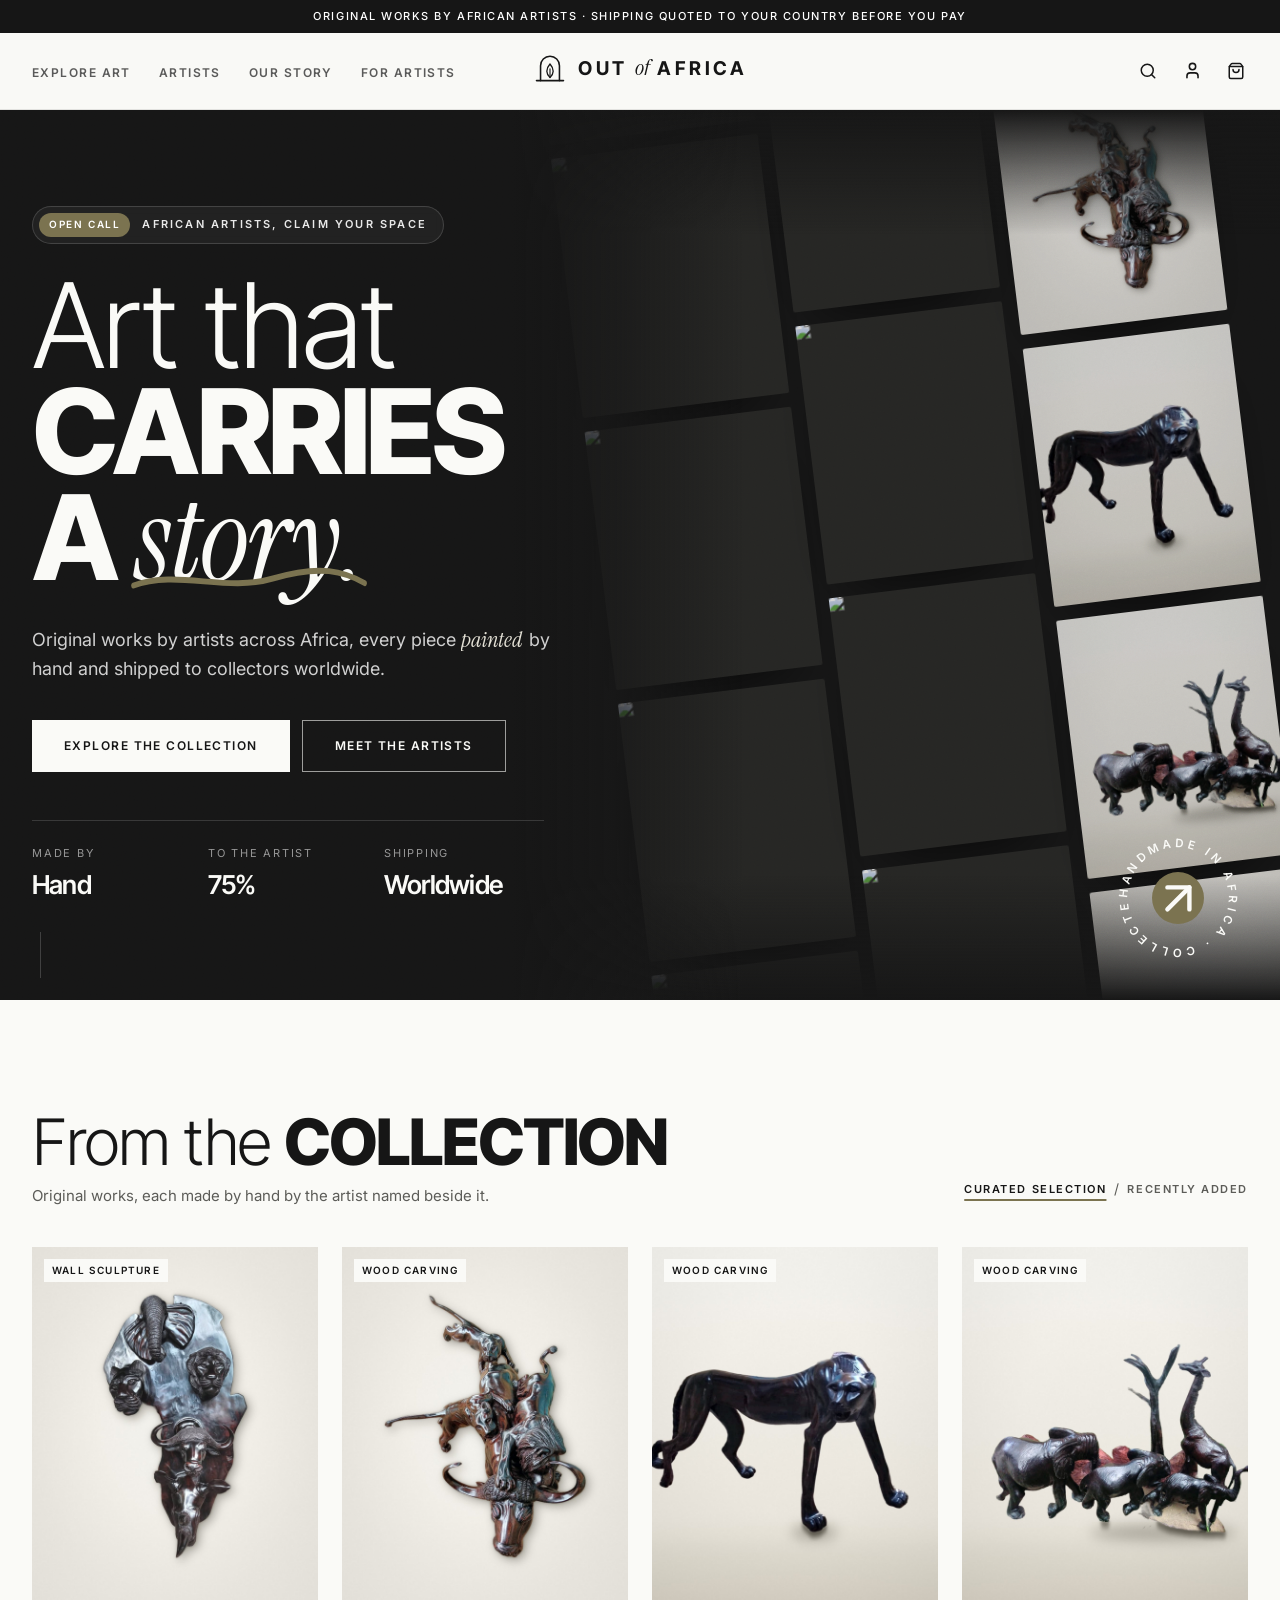
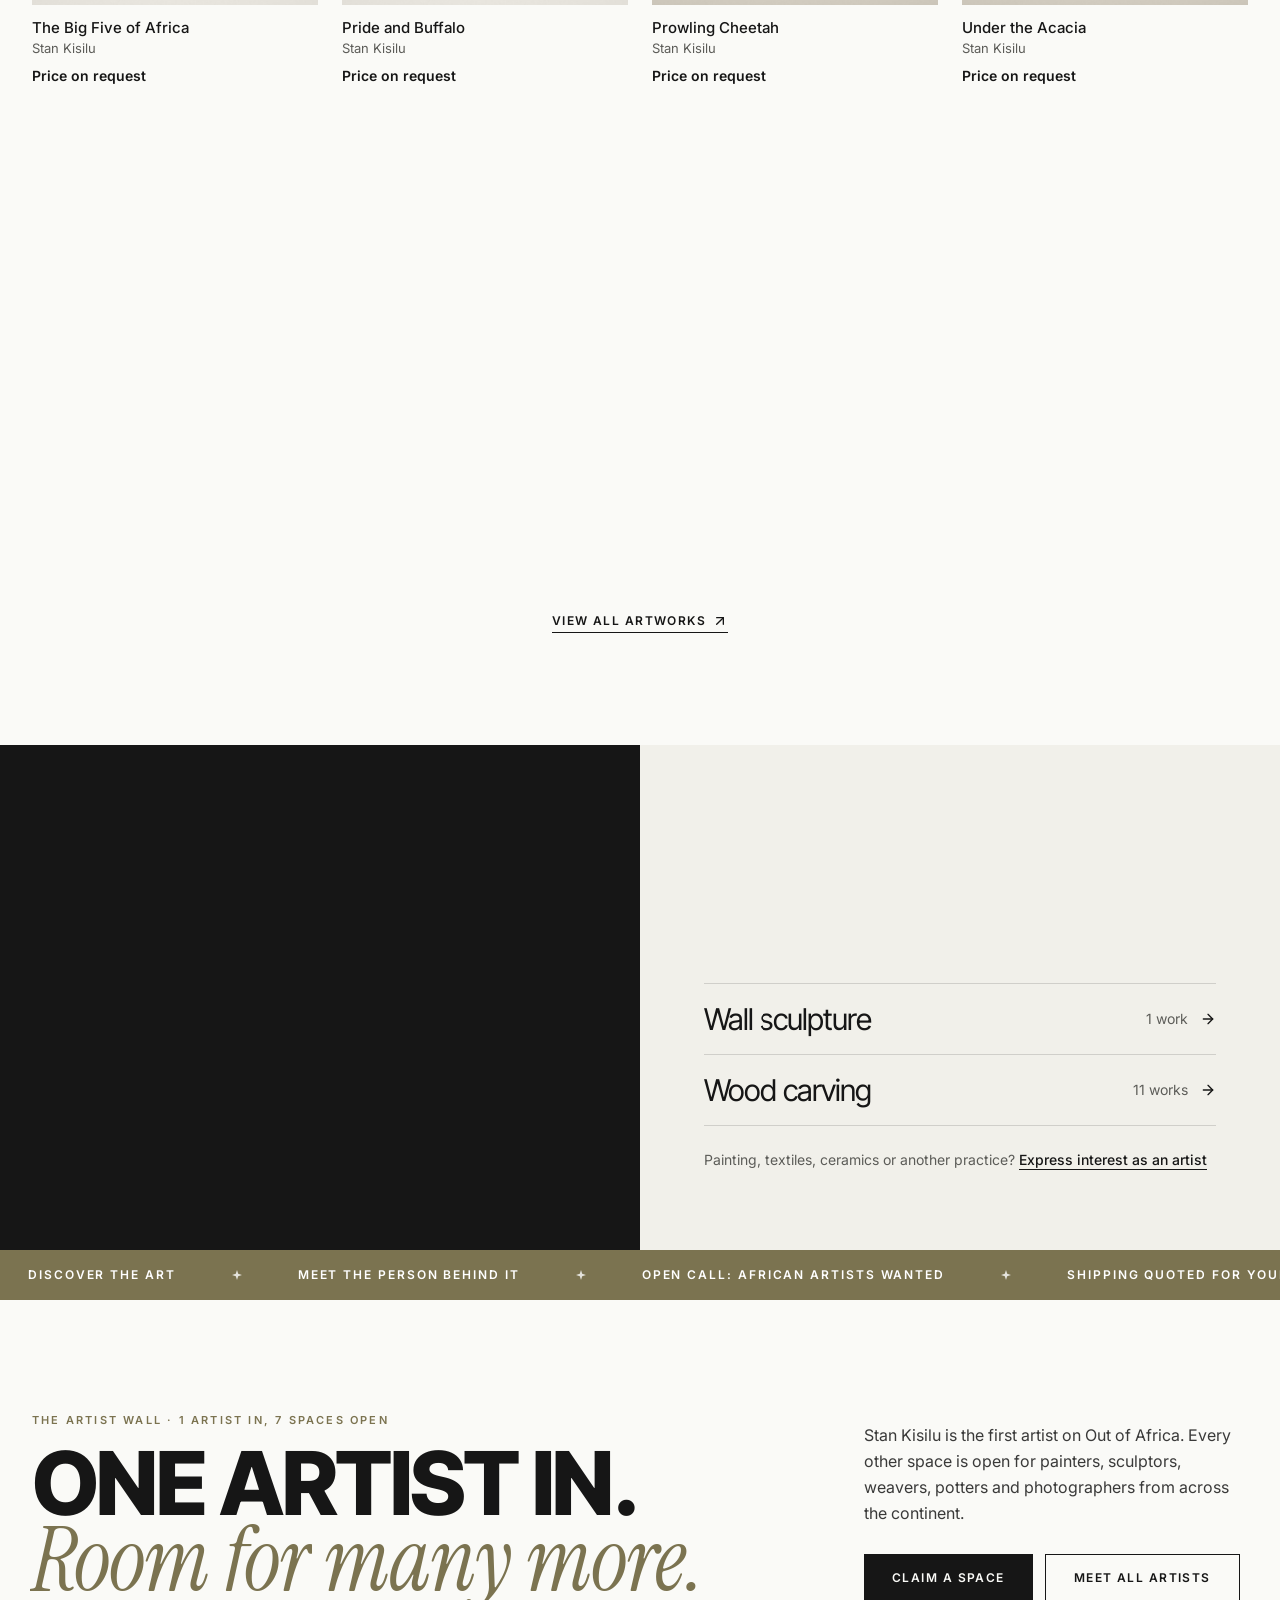
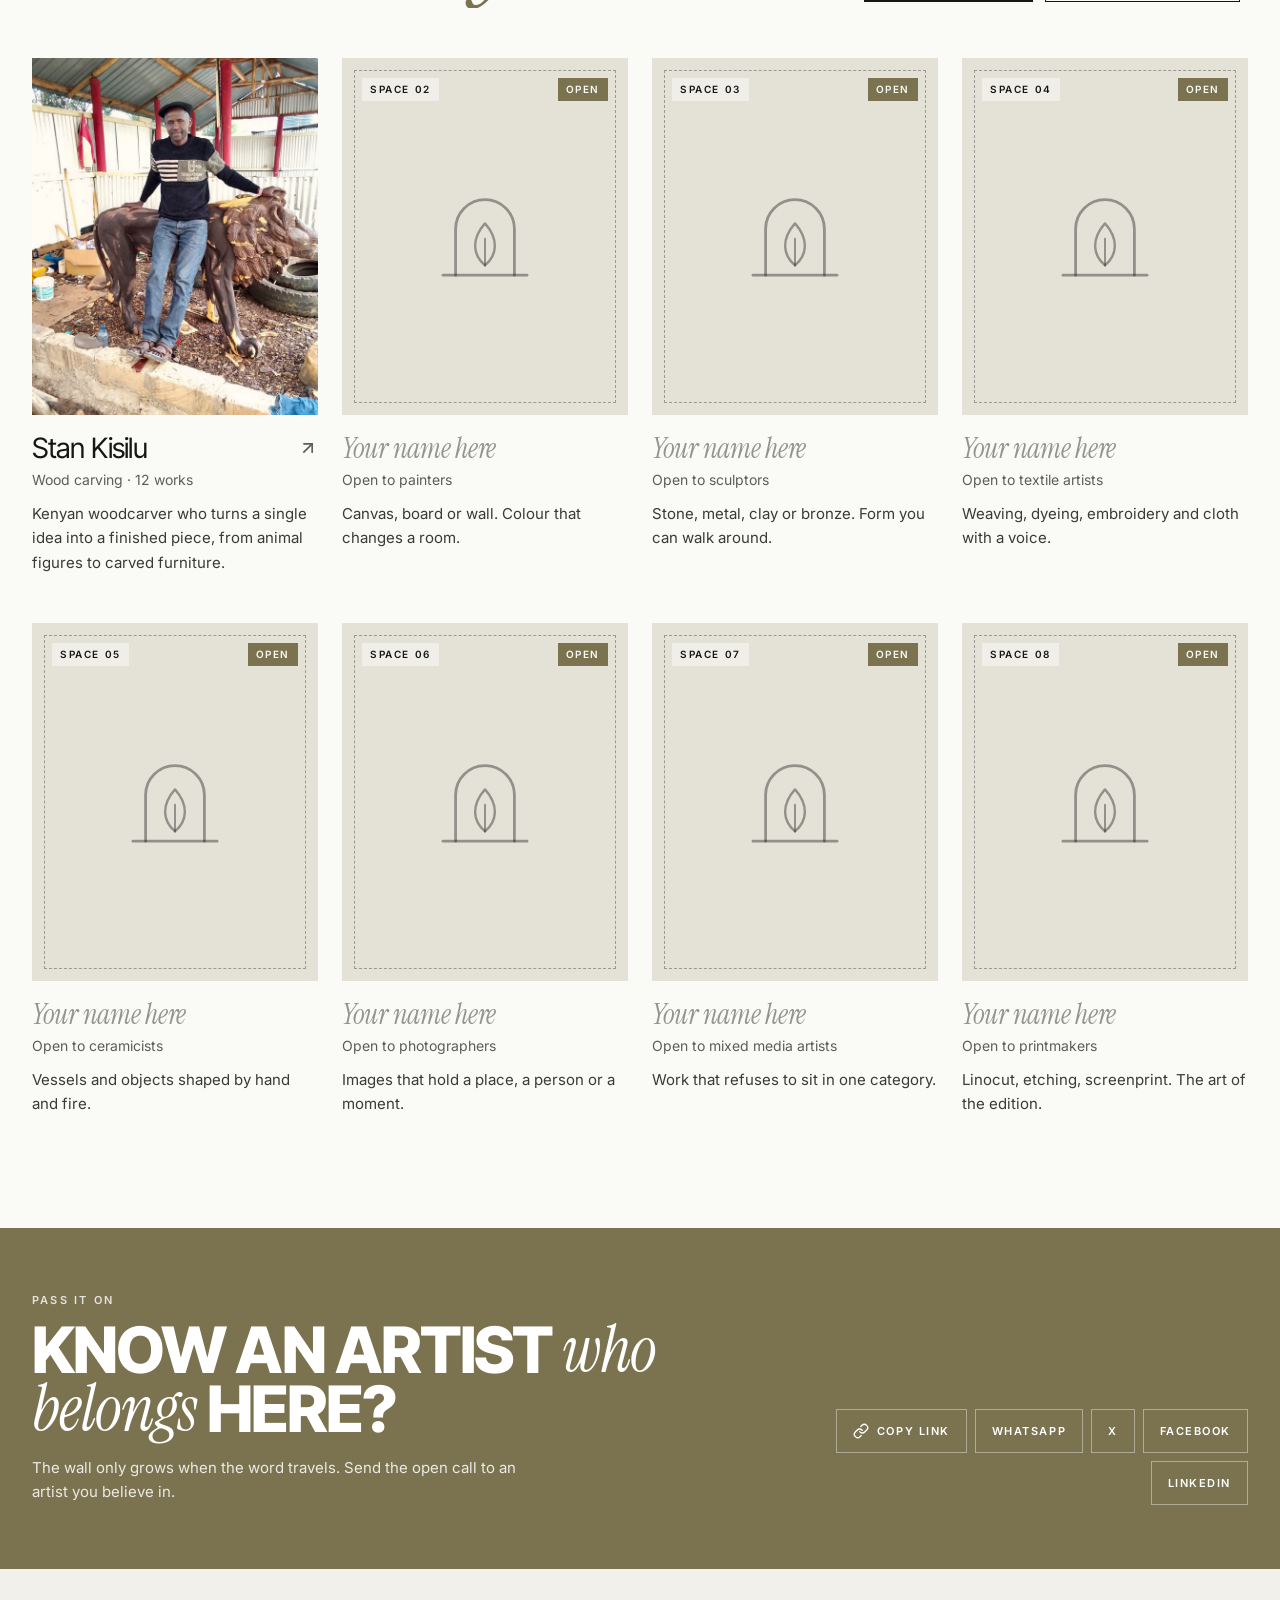
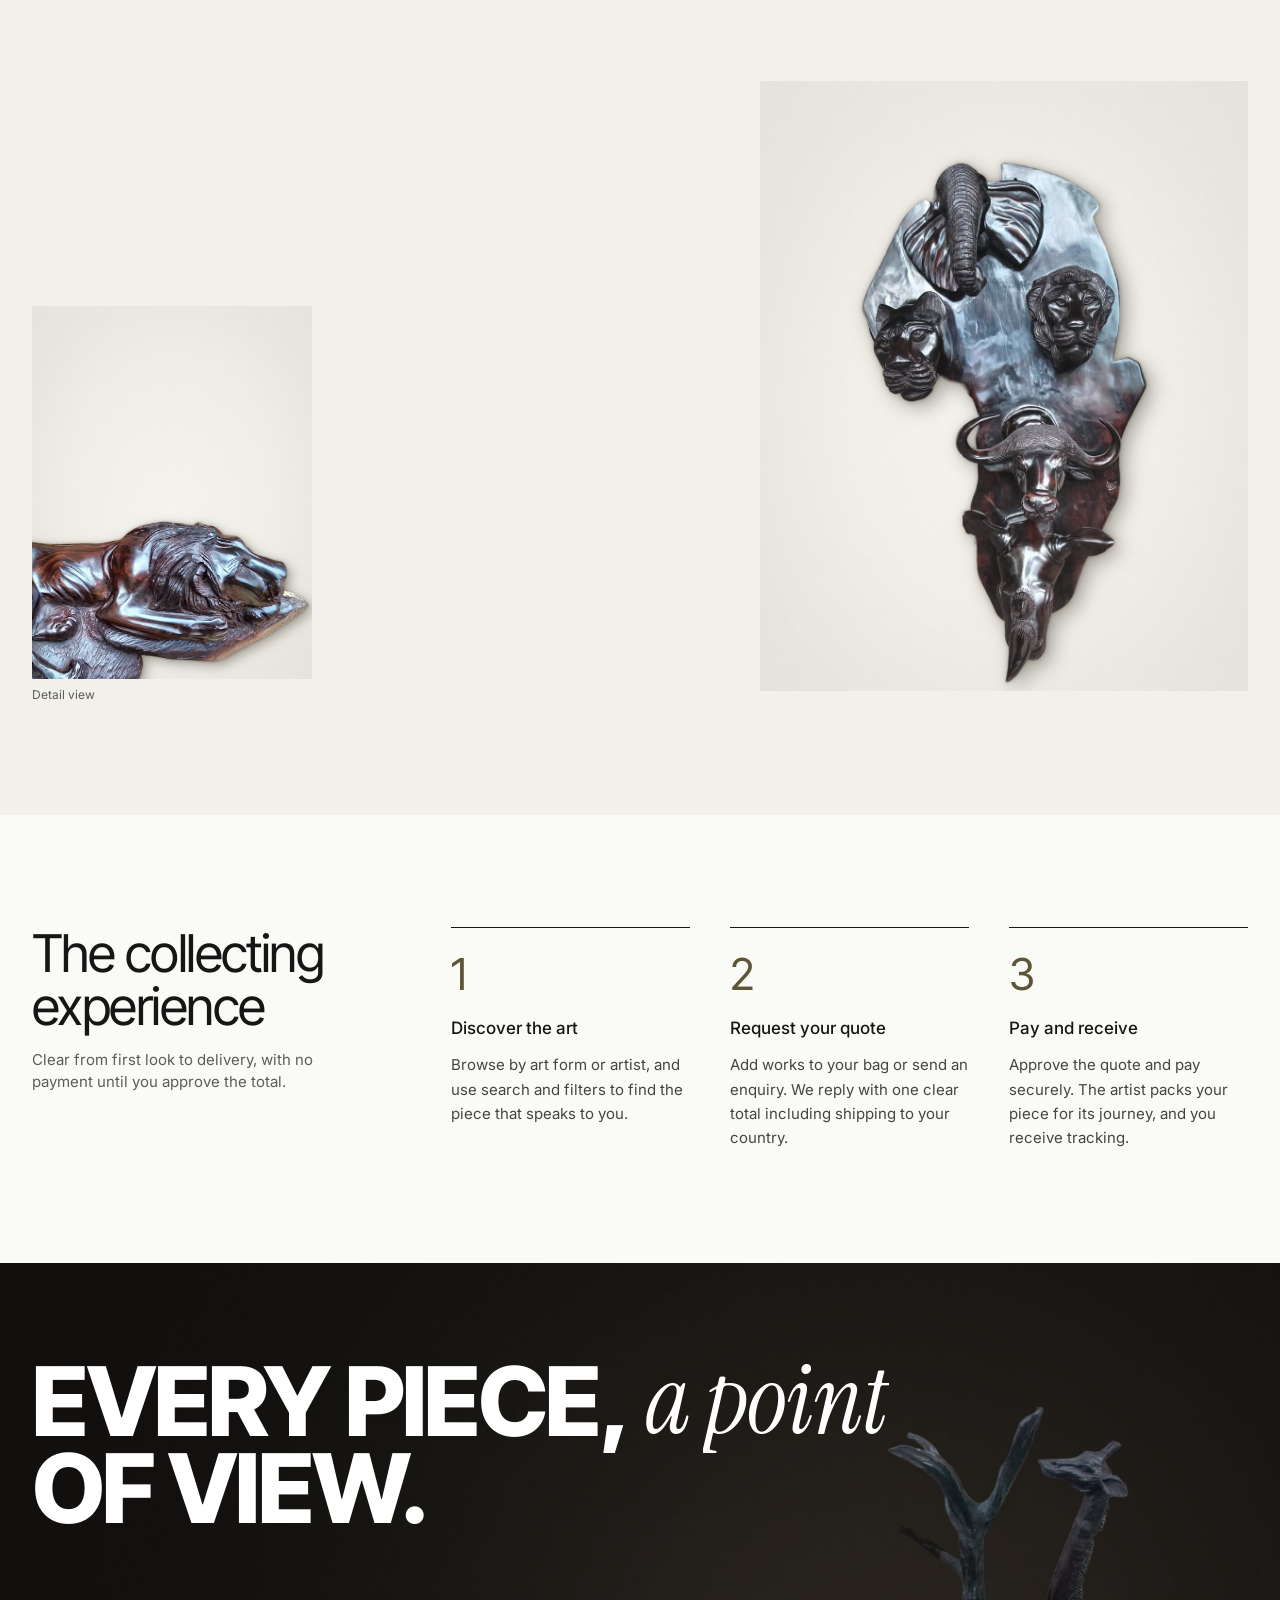
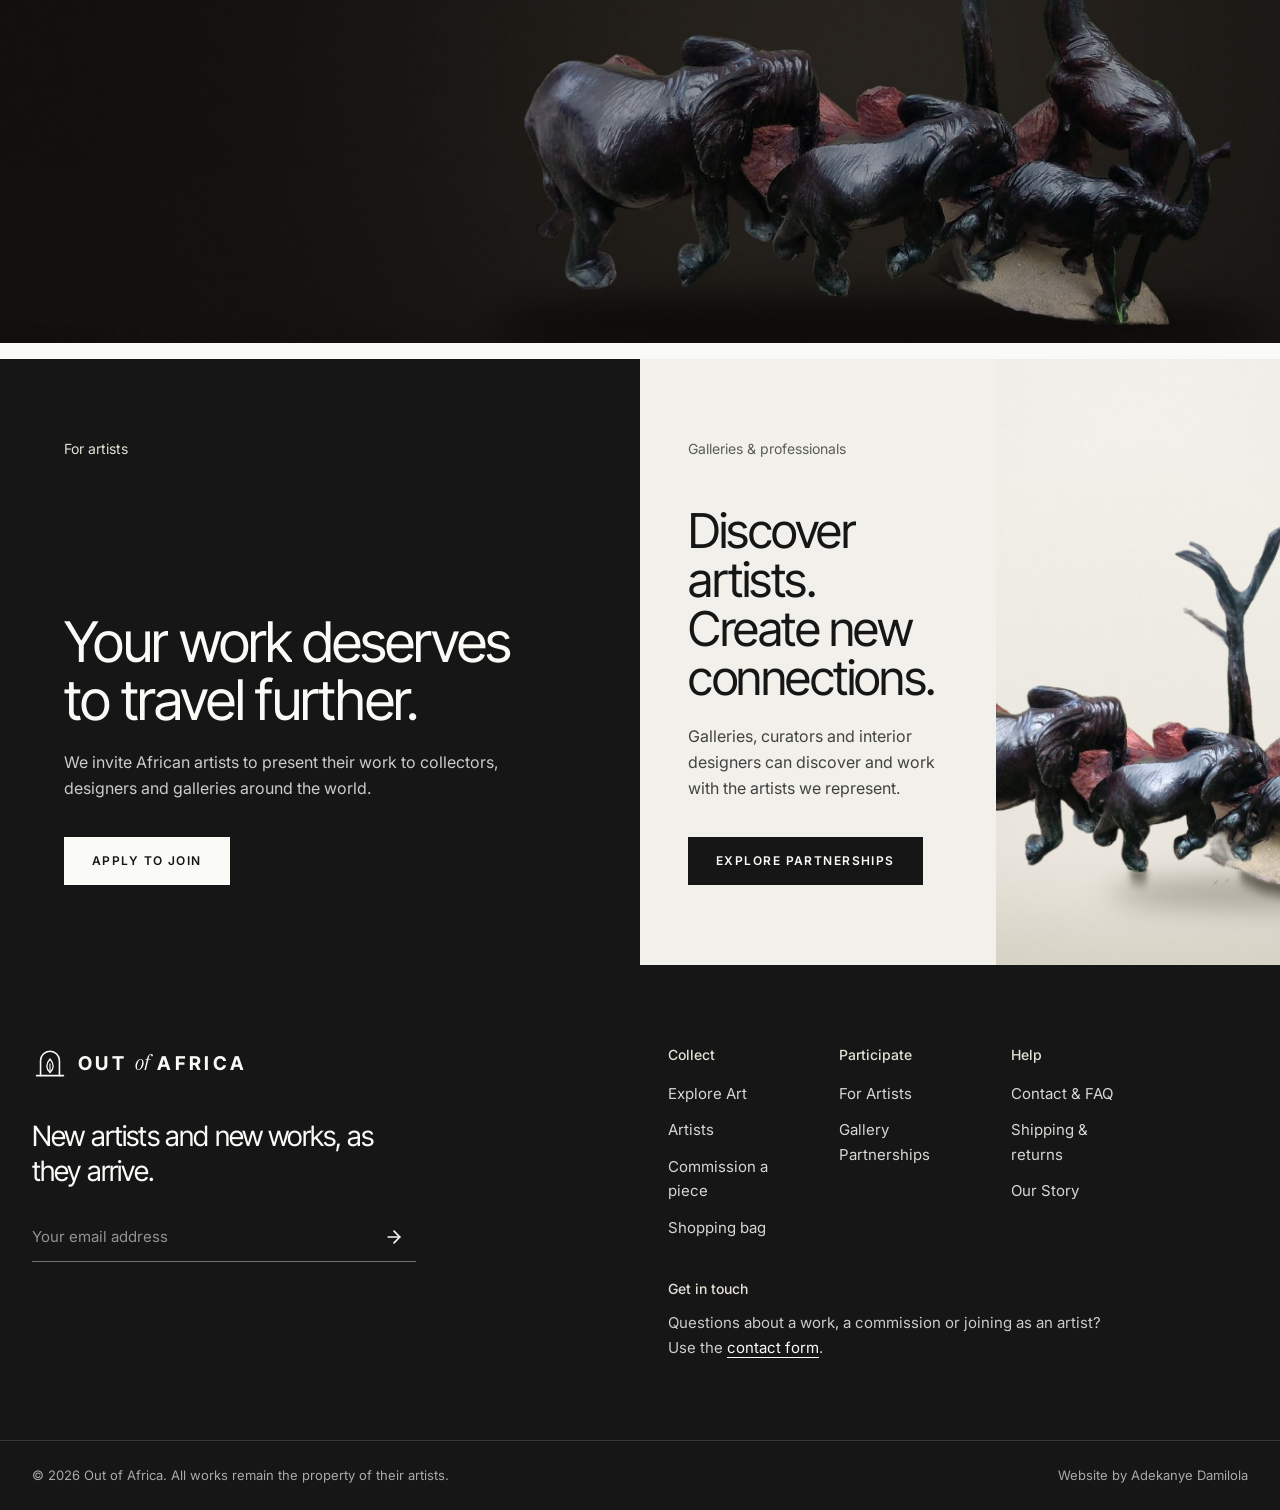
==== commit 9cd086e1: "New hero: moving gallery wall of artists and art forms; site-wide motion (intro, page curtains, word" ====
--- a/public/index.html
+++ b/public/index.html
@@ -72,26 +72,39 @@
 
 <main id="main" class="flex-1">
 
-<section class="relative overflow-hidden bg-walnut text-ivory">
-  <div class="absolute inset-0"><div class="relative h-full w-full " data-img="hero" data-dark></div></div>
-  <div class="absolute inset-0 bg-black/30"></div>
-  <div class="absolute inset-y-0 left-0 w-full bg-black/45 lg:w-[58%]"></div>
-  <div class="relative mx-auto flex min-h-[640px] w-full max-w-site flex-col justify-end px-5 pb-16 pt-24 md:px-8 lg:min-h-[780px] lg:pb-20">
-    <div><a href="for-artists.html#apply" class="inline-flex items-center gap-2 text-[11px] font-semibold uppercase tracking-[0.22em] text-white/90 underline decoration-white/40 underline-offset-[6px] hover:decoration-white">Open call · African artists, claim your space <svg xmlns="http://www.w3.org/2000/svg" viewBox="0 0 24 24" fill="none" stroke="currentColor" stroke-width="2" stroke-linecap="round" stroke-linejoin="round" class="h-3.5 w-3.5" aria-hidden="true"><path d="M7 7h10v10"/><path d="M7 17 17 7"/></svg></a></div>
-    <div class="mt-5 flex flex-wrap items-end gap-x-6 gap-y-4">
-      <h1 class="font-display text-[60px] leading-[0.88] md:text-[96px] lg:text-[124px]"><span class="font-light">Art that </span><span class="font-extrabold uppercase">carries</span><br><span class="font-extrabold uppercase">a </span><span class="font-accent font-normal italic">story.</span></h1>
-      <span data-hero-badge class="mb-3 flex h-24 w-24 shrink-0 flex-col items-center justify-center rounded-full bg-olive text-center text-white md:mb-5 md:h-28 md:w-28"><span class="text-[10px] font-semibold uppercase tracking-[0.14em]">Made</span><span class="font-display text-[26px] font-extrabold leading-none md:text-[30px]">by hand</span></span>
-    </div>
-    <p class="mt-7 max-w-md text-[16px] leading-relaxed text-white/85">Discover remarkable works created by African artists, each shaped by imagination, craftsmanship, and a story of its own.</p>
-    <div class="mt-9 flex flex-wrap gap-3">
-      <a href="explore.html" class="inline-flex h-12 items-center justify-center gap-2 whitespace-nowrap px-7 text-[12px] font-semibold uppercase tracking-[0.12em] transition-colors duration-150 ease-out disabled:cursor-not-allowed disabled:opacity-50 bg-ivory text-walnut hover:bg-olive hover:text-white">Explore the Collection</a>
-      <a href="artists.html" class="inline-flex h-12 items-center justify-center gap-2 whitespace-nowrap px-7 text-[12px] font-semibold uppercase tracking-[0.12em] transition-colors duration-150 ease-out disabled:cursor-not-allowed disabled:opacity-50 border border-ivory/70 text-ivory hover:bg-ivory hover:text-walnut">Meet the Artists</a>
-    </div>
-    <a data-hero-feature href="explore.html" class="group absolute bottom-8 right-8 hidden items-center gap-4 rounded-full bg-ivory py-2 pl-6 pr-2 text-walnut md:flex">
-      <span class="text-left"><span data-hero-feature-label class="block text-[10px] font-semibold uppercase tracking-[0.16em] text-stone">Featured</span><span data-hero-feature-title class="block text-[14px] font-semibold">The collection</span></span>
-      <span class="flex h-11 w-11 items-center justify-center rounded-full bg-olive text-white transition-transform duration-200 ease-out group-hover:rotate-45"><svg xmlns="http://www.w3.org/2000/svg" viewBox="0 0 24 24" fill="none" stroke="currentColor" stroke-width="2" stroke-linecap="round" stroke-linejoin="round" class="h-5 w-5" aria-hidden="true"><path d="M7 7h10v10"/><path d="M7 17 17 7"/></svg></span>
-    </a>
-  </div>
+<section class="hero relative overflow-hidden bg-walnut text-ivory" data-hero>
+  <div class="hero-grain" aria-hidden="true"></div>
+  <div class="hero-glow" aria-hidden="true"></div>
+  <!-- moving gallery wall: filled by app.js -->
+  <div class="hero-wall" data-hero-wall aria-hidden="true"></div>
+  <div class="hero-fade" aria-hidden="true"></div>
+  <div class="relative z-10 mx-auto grid w-full max-w-site px-5 md:px-8 lg:min-h-[calc(100svh-76px)] lg:grid-cols-[minmax(0,1.05fr)_minmax(0,1fr)] lg:items-center">
+    <div class="pb-10 pt-14 md:pt-20 lg:py-24">
+      <a href="for-artists.html#apply" class="hero-in inline-flex items-center gap-3 rounded-full border border-white/15 bg-white/5 py-1.5 pl-1.5 pr-4 text-[11px] font-semibold uppercase tracking-[0.2em] text-white/90 backdrop-blur-sm transition-colors hover:border-white/40" style="--d:.15s"><span class="flex h-6 items-center rounded-full bg-olive px-2.5 text-[10px] tracking-[0.16em] text-white">Open call</span><span class="whitespace-nowrap"><span class="hidden sm:inline">African artists, </span>claim your space</span></a>
+      <h1 class="mt-7 font-display text-[58px] leading-[0.9] sm:text-[76px] md:text-[96px] xl:text-[118px]" data-split>
+        <span class="font-light">Art that </span><span class="font-extrabold uppercase">carries</span><br><span class="font-extrabold uppercase">a </span><span class="hero-story relative inline-block font-accent font-normal italic">story.<svg class="hero-stroke" viewBox="0 0 300 30" preserveAspectRatio="none" aria-hidden="true"><path d="M4 20 C 60 6, 120 26, 180 14 S 270 8, 296 18" /></svg></span>
+      </h1>
+      <p class="hero-in mt-8 max-w-[34rem] text-[17px] leading-relaxed text-white/80 md:text-[18px]" style="--d:1.05s">Original works by artists across Africa, every piece
+        <span class="hero-rotator" data-rotator><span>carved</span><span>painted</span><span>woven</span><span>beaded</span><span>sculpted</span><span>cast</span></span>
+        by hand and shipped to collectors worldwide.</p>
+      <div class="hero-in mt-9 flex flex-wrap gap-3" style="--d:1.2s">
+        <a href="explore.html" data-magnetic class="inline-flex h-[52px] items-center justify-center gap-2 whitespace-nowrap bg-ivory px-8 text-[12px] font-semibold uppercase tracking-[0.12em] text-walnut transition-colors duration-200 hover:bg-olive hover:text-white">Explore the Collection</a>
+        <a href="artists.html" data-magnetic class="inline-flex h-[52px] items-center justify-center gap-2 whitespace-nowrap border border-ivory/60 px-8 text-[12px] font-semibold uppercase tracking-[0.12em] text-ivory transition-colors duration-200 hover:bg-ivory hover:text-walnut">Meet the Artists</a>
+      </div>
+      <dl class="hero-in mt-12 grid max-w-lg grid-cols-3 gap-4 border-t border-white/15 pt-6" style="--d:1.35s">
+        <div><dt class="text-[11px] uppercase tracking-[0.16em] text-white/55">Made by</dt><dd class="mt-1 font-display text-[22px] font-semibold md:text-[26px]">Hand</dd></div>
+        <div><dt class="text-[11px] uppercase tracking-[0.16em] text-white/55">To the artist</dt><dd class="mt-1 font-display text-[22px] font-semibold md:text-[26px]"><span data-countup="75">75</span>%</dd></div>
+        <div><dt class="text-[11px] uppercase tracking-[0.16em] text-white/55">Shipping</dt><dd class="mt-1 font-display text-[22px] font-semibold md:text-[26px]">Worldwide</dd></div>
+      </dl>
+    </div>
+    <div class="hidden lg:block"></div>
+  </div>
+  <!-- rotating seal -->
+  <a href="explore.html" class="hero-seal" aria-label="Explore the collection">
+    <svg viewBox="0 0 120 120" aria-hidden="true"><defs><path id="sealPath" d="M60,60 m-46,0 a46,46 0 1,1 92,0 a46,46 0 1,1 -92,0"/></defs><text><textPath href="#sealPath">HANDMADE IN AFRICA · COLLECTED WORLDWIDE · </textPath></text></svg>
+    <span class="hero-seal-core"><svg viewBox="0 0 24 24" fill="none" stroke="currentColor" stroke-width="2" stroke-linecap="round" stroke-linejoin="round" aria-hidden="true"><path d="M7 7h10v10"/><path d="M7 17 17 7"/></svg></span>
+  </a>
+  <div class="hero-scroll" aria-hidden="true"><span></span></div>
 </section>
 
 <section class="mx-auto w-full max-w-site px-5 md:px-8 py-20 md:py-28">
@@ -250,5 +263,6 @@
 <script src="assets/js/config.js"></script>
 <script src="assets/js/data.js"></script>
 <script src="assets/js/app.js"></script>
+<script src="assets/js/motion.js"></script>
 </body>
 </html>
--- a/public/assets/css/site.css
+++ b/public/assets/css/site.css
@@ -1 +1 @@
-*,:after,:before{--tw-border-spacing-x:0;--tw-border-spacing-y:0;--tw-translate-x:0;--tw-translate-y:0;--tw-rotate:0;--tw-skew-x:0;--tw-skew-y:0;--tw-scale-x:1;--tw-scale-y:1;--tw-pan-x: ;--tw-pan-y: ;--tw-pinch-zoom: ;--tw-scroll-snap-strictness:proximity;--tw-gradient-from-position: ;--tw-gradient-via-position: ;--tw-gradient-to-position: ;--tw-ordinal: ;--tw-slashed-zero: ;--tw-numeric-figure: ;--tw-numeric-spacing: ;--tw-numeric-fraction: ;--tw-ring-inset: ;--tw-ring-offset-width:0px;--tw-ring-offset-color:#fff;--tw-ring-color:rgba(59,130,246,.5);--tw-ring-offset-shadow:0 0 #0000;--tw-ring-shadow:0 0 #0000;--tw-shadow:0 0 #0000;--tw-shadow-colored:0 0 #0000;--tw-blur: ;--tw-brightness: ;--tw-contrast: ;--tw-grayscale: ;--tw-hue-rotate: ;--tw-invert: ;--tw-saturate: ;--tw-sepia: ;--tw-drop-shadow: ;--tw-backdrop-blur: ;--tw-backdrop-brightness: ;--tw-backdrop-contrast: ;--tw-backdrop-grayscale: ;--tw-backdrop-hue-rotate: ;--tw-backdrop-invert: ;--tw-backdrop-opacity: ;--tw-backdrop-saturate: ;--tw-backdrop-sepia: ;--tw-contain-size: ;--tw-contain-layout: ;--tw-contain-paint: ;--tw-contain-style: }::backdrop{--tw-border-spacing-x:0;--tw-border-spacing-y:0;--tw-translate-x:0;--tw-translate-y:0;--tw-rotate:0;--tw-skew-x:0;--tw-skew-y:0;--tw-scale-x:1;--tw-scale-y:1;--tw-pan-x: ;--tw-pan-y: ;--tw-pinch-zoom: ;--tw-scroll-snap-strictness:proximity;--tw-gradient-from-position: ;--tw-gradient-via-position: ;--tw-gradient-to-position: ;--tw-ordinal: ;--tw-slashed-zero: ;--tw-numeric-figure: ;--tw-numeric-spacing: ;--tw-numeric-fraction: ;--tw-ring-inset: ;--tw-ring-offset-width:0px;--tw-ring-offset-color:#fff;--tw-ring-color:rgba(59,130,246,.5);--tw-ring-offset-shadow:0 0 #0000;--tw-ring-shadow:0 0 #0000;--tw-shadow:0 0 #0000;--tw-shadow-colored:0 0 #0000;--tw-blur: ;--tw-brightness: ;--tw-contrast: ;--tw-grayscale: ;--tw-hue-rotate: ;--tw-invert: ;--tw-saturate: ;--tw-sepia: ;--tw-drop-shadow: ;--tw-backdrop-blur: ;--tw-backdrop-brightness: ;--tw-backdrop-contrast: ;--tw-backdrop-grayscale: ;--tw-backdrop-hue-rotate: ;--tw-backdrop-invert: ;--tw-backdrop-opacity: ;--tw-backdrop-saturate: ;--tw-backdrop-sepia: ;--tw-contain-size: ;--tw-contain-layout: ;--tw-contain-paint: ;--tw-contain-style: }/*! tailwindcss v3.4.19 | MIT License | https://tailwindcss.com*/*,:after,:before{box-sizing:border-box;border:0 solid #e5e7eb}:after,:before{--tw-content:""}:host,html{line-height:1.5;-webkit-text-size-adjust:100%;-moz-tab-size:4;-o-tab-size:4;tab-size:4;font-family:Inter,system-ui,sans-serif;font-feature-settings:normal;font-variation-settings:normal;-webkit-tap-highlight-color:transparent}body{margin:0;line-height:inherit}hr{height:0;color:inherit;border-top-width:1px}abbr:where([title]){-webkit-text-decoration:underline dotted;text-decoration:underline dotted}h1,h2,h3,h4,h5,h6{font-size:inherit;font-weight:inherit}a{color:inherit;text-decoration:inherit}b,strong{font-weight:bolder}code,kbd,pre,samp{font-family:ui-monospace,SFMono-Regular,Menlo,Monaco,Consolas,Liberation Mono,Courier New,monospace;font-feature-settings:normal;font-variation-settings:normal;font-size:1em}small{font-size:80%}sub,sup{font-size:75%;line-height:0;position:relative;vertical-align:baseline}sub{bottom:-.25em}sup{top:-.5em}table{text-indent:0;border-color:inherit;border-collapse:collapse}button,input,optgroup,select,textarea{font-family:inherit;font-feature-settings:inherit;font-variation-settings:inherit;font-size:100%;font-weight:inherit;line-height:inherit;letter-spacing:inherit;color:inherit;margin:0;padding:0}button,select{text-transform:none}button,input:where([type=button]),input:where([type=reset]),input:where([type=submit]){-webkit-appearance:button;background-color:transparent;background-image:none}:-moz-focusring{outline:auto}:-moz-ui-invalid{box-shadow:none}progress{vertical-align:baseline}::-webkit-inner-spin-button,::-webkit-outer-spin-button{height:auto}[type=search]{-webkit-appearance:textfield;outline-offset:-2px}::-webkit-search-decoration{-webkit-appearance:none}::-webkit-file-upload-button{-webkit-appearance:button;font:inherit}summary{display:list-item}blockquote,dd,dl,figure,h1,h2,h3,h4,h5,h6,hr,p,pre{margin:0}fieldset{margin:0}fieldset,legend{padding:0}menu,ol,ul{list-style:none;margin:0;padding:0}dialog{padding:0}textarea{resize:vertical}input::-moz-placeholder,textarea::-moz-placeholder{opacity:1;color:#9ca3af}input::placeholder,textarea::placeholder{opacity:1;color:#9ca3af}[role=button],button{cursor:pointer}:disabled{cursor:default}audio,canvas,embed,iframe,img,object,svg,video{display:block;vertical-align:middle}img,video{max-width:100%;height:auto}[hidden]:where(:not([hidden=until-found])){display:none}body{--tw-bg-opacity:1;background-color:rgb(250 250 247/var(--tw-bg-opacity,1));font-family:Inter,system-ui,sans-serif;--tw-text-opacity:1;color:rgb(22 22 22/var(--tw-text-opacity,1));-webkit-font-smoothing:antialiased;-moz-osx-font-smoothing:grayscale}.font-display{letter-spacing:-.03em}.font-accent{letter-spacing:-.01em}:focus-visible{outline:2px solid #5c5636;outline-offset:3px}details>summary{list-style:none}details>summary::-webkit-details-marker{display:none}.sr-only{position:absolute;width:1px;height:1px;padding:0;margin:-1px;overflow:hidden;clip:rect(0,0,0,0);white-space:nowrap;border-width:0}.pointer-events-none{pointer-events:none}.pointer-events-auto{pointer-events:auto}.fixed{position:fixed}.absolute{position:absolute}.relative{position:relative}.sticky{position:sticky}.inset-0{inset:0}.inset-3{inset:.75rem}.inset-x-0{left:0;right:0}.inset-x-3{left:.75rem;right:.75rem}.inset-y-0{top:0;bottom:0}.-right-0\.5{right:-.125rem}.-top-0\.5{top:-.125rem}.bottom-0{bottom:0}.bottom-20{bottom:5rem}.bottom-24{bottom:6rem}.bottom-3{bottom:.75rem}.bottom-5{bottom:1.25rem}.bottom-8{bottom:2rem}.left-0{left:0}.left-2{left:.5rem}.left-3{left:.75rem}.left-4{left:1rem}.left-5{left:1.25rem}.right-0{right:0}.right-3{right:.75rem}.right-5{right:1.25rem}.right-8{right:2rem}.right-\[22\%\]{right:22%}.top-0{top:0}.top-1\.5{top:.375rem}.top-1\/2{top:50%}.top-12{top:3rem}.top-2{top:.5rem}.top-3{top:.75rem}.top-5{top:1.25rem}.z-20{z-index:20}.z-30{z-index:30}.z-40{z-index:40}.z-50{z-index:50}.z-\[60\]{z-index:60}.z-\[70\]{z-index:70}.col-span-2{grid-column:span 2/span 2}.col-span-full{grid-column:1/-1}.float-left{float:left}.clear-both{clear:both}.mx-auto{margin-left:auto;margin-right:auto}.-ml-2{margin-left:-.5rem}.-mr-2{margin-right:-.5rem}.-mt-28{margin-top:-7rem}.mb-1\.5{margin-bottom:.375rem}.mb-10{margin-bottom:2.5rem}.mb-3{margin-bottom:.75rem}.mb-4{margin-bottom:1rem}.mb-8{margin-bottom:2rem}.mb-auto{margin-bottom:auto}.ml-1{margin-left:.25rem}.ml-14{margin-left:3.5rem}.ml-auto{margin-left:auto}.mt-0\.5{margin-top:.125rem}.mt-1{margin-top:.25rem}.mt-1\.5{margin-top:.375rem}.mt-10{margin-top:2.5rem}.mt-12{margin-top:3rem}.mt-14{margin-top:3.5rem}.mt-2{margin-top:.5rem}.mt-3{margin-top:.75rem}.mt-4{margin-top:1rem}.mt-5{margin-top:1.25rem}.mt-6{margin-top:1.5rem}.mt-7{margin-top:1.75rem}.mt-8{margin-top:2rem}.mt-9{margin-top:2.25rem}.mt-auto{margin-top:auto}.line-clamp-3{overflow:hidden;display:-webkit-box;-webkit-box-orient:vertical;-webkit-line-clamp:3}.\!block{display:block!important}.block{display:block}.inline-block{display:inline-block}.flex{display:flex}.inline-flex{display:inline-flex}.grid{display:grid}.hidden{display:none}.aspect-\[3\/4\]{aspect-ratio:3/4}.aspect-\[4\/5\]{aspect-ratio:4/5}.h-0\.5{height:.125rem}.h-1\.5{height:.375rem}.h-10{height:2.5rem}.h-11{height:2.75rem}.h-12{height:3rem}.h-14{height:3.5rem}.h-16{height:4rem}.h-2{height:.5rem}.h-2\.5{height:.625rem}.h-20{height:5rem}.h-24{height:6rem}.h-3{height:.75rem}.h-3\.5{height:.875rem}.h-32{height:8rem}.h-36{height:9rem}.h-4{height:1rem}.h-5{height:1.25rem}.h-6{height:1.5rem}.h-7{height:1.75rem}.h-8{height:2rem}.h-9{height:2.25rem}.h-\[18px\]{height:18px}.h-\[19px\]{height:19px}.h-\[22px\]{height:22px}.h-\[560px\]{height:560px}.h-\[72px\]{height:72px}.h-\[76px\]{height:76px}.h-auto{height:auto}.h-full{height:100%}.max-h-\[85vh\]{max-height:85vh}.min-h-\[112px\]{min-height:112px}.min-h-\[20px\]{min-height:20px}.min-h-\[360px\]{min-height:360px}.min-h-\[380px\]{min-height:380px}.min-h-\[40px\]{min-height:40px}.min-h-\[420px\]{min-height:420px}.min-h-\[640px\]{min-height:640px}.min-h-\[64px\]{min-height:64px}.min-h-screen{min-height:100vh}.w-1\.5{width:.375rem}.w-1\/4{width:25%}.w-10{width:2.5rem}.w-11{width:2.75rem}.w-12{width:3rem}.w-14{width:3.5rem}.w-16{width:4rem}.w-2{width:.5rem}.w-2\.5{width:.625rem}.w-20{width:5rem}.w-24{width:6rem}.w-28{width:7rem}.w-3{width:.75rem}.w-3\.5{width:.875rem}.w-3\/4{width:75%}.w-4{width:1rem}.w-5{width:1.25rem}.w-6{width:1.5rem}.w-7{width:1.75rem}.w-72{width:18rem}.w-8{width:2rem}.w-9{width:2.25rem}.w-\[18px\]{width:18px}.w-\[19px\]{width:19px}.w-\[22px\]{width:22px}.w-\[86\%\]{width:86%}.w-full{width:100%}.w-max{width:-moz-max-content;width:max-content}.min-w-0{min-width:0}.min-w-\[18px\]{min-width:18px}.min-w-\[20px\]{min-width:20px}.max-w-2xl{max-width:42rem}.max-w-3xl{max-width:48rem}.max-w-4xl{max-width:56rem}.max-w-5xl{max-width:64rem}.max-w-\[180px\]{max-width:180px}.max-w-lg{max-width:32rem}.max-w-md{max-width:28rem}.max-w-site{max-width:1360px}.max-w-sm{max-width:24rem}.max-w-xl{max-width:36rem}.max-w-xs{max-width:20rem}.flex-1{flex:1 1 0%}.shrink-0{flex-shrink:0}.origin-top-right{transform-origin:top right}.-translate-x-full{--tw-translate-x:-100%}.-translate-x-full,.-translate-y-1\/2{transform:translate(var(--tw-translate-x),var(--tw-translate-y)) rotate(var(--tw-rotate)) skewX(var(--tw-skew-x)) skewY(var(--tw-skew-y)) scaleX(var(--tw-scale-x)) scaleY(var(--tw-scale-y))}.-translate-y-1\/2{--tw-translate-y:-50%}.-translate-y-3{--tw-translate-y:-0.75rem}.-translate-y-3,.translate-y-2{transform:translate(var(--tw-translate-x),var(--tw-translate-y)) rotate(var(--tw-rotate)) skewX(var(--tw-skew-x)) skewY(var(--tw-skew-y)) scaleX(var(--tw-scale-x)) scaleY(var(--tw-scale-y))}.translate-y-2{--tw-translate-y:0.5rem}.scale-\[0\.98\]{--tw-scale-x:0.98;--tw-scale-y:0.98;transform:translate(var(--tw-translate-x),var(--tw-translate-y)) rotate(var(--tw-rotate)) skewX(var(--tw-skew-x)) skewY(var(--tw-skew-y)) scaleX(var(--tw-scale-x)) scaleY(var(--tw-scale-y))}@keyframes marquee{0%{transform:translate(0)}to{transform:translate(-50%)}}.animate-marquee{animation:marquee 40s linear infinite}@keyframes pulse{50%{opacity:.5}}.animate-pulse{animation:pulse 2s cubic-bezier(.4,0,.6,1) infinite}.cursor-pointer{cursor:pointer}.resize-y{resize:vertical}.resize{resize:both}.scroll-mt-20{scroll-margin-top:5rem}.scroll-mt-24{scroll-margin-top:6rem}.grid-cols-1{grid-template-columns:repeat(1,minmax(0,1fr))}.grid-cols-2{grid-template-columns:repeat(2,minmax(0,1fr))}.grid-cols-3{grid-template-columns:repeat(3,minmax(0,1fr))}.grid-cols-4{grid-template-columns:repeat(4,minmax(0,1fr))}.grid-cols-\[120px_1fr\]{grid-template-columns:120px 1fr}.grid-cols-\[1fr_auto_1fr\]{grid-template-columns:1fr auto 1fr}.grid-cols-\[96px_1fr\]{grid-template-columns:96px 1fr}.flex-col{flex-direction:column}.flex-wrap{flex-wrap:wrap}.content-start{align-content:flex-start}.items-start{align-items:flex-start}.items-end{align-items:flex-end}.items-center{align-items:center}.items-baseline{align-items:baseline}.justify-end{justify-content:flex-end}.justify-center{justify-content:center}.justify-between{justify-content:space-between}.gap-1{gap:.25rem}.gap-1\.5{gap:.375rem}.gap-10{gap:2.5rem}.gap-12{gap:3rem}.gap-14{gap:3.5rem}.gap-2{gap:.5rem}.gap-2\.5{gap:.625rem}.gap-3{gap:.75rem}.gap-4{gap:1rem}.gap-5{gap:1.25rem}.gap-6{gap:1.5rem}.gap-7{gap:1.75rem}.gap-8{gap:2rem}.gap-x-4{-moz-column-gap:1rem;column-gap:1rem}.gap-x-6{-moz-column-gap:1.5rem;column-gap:1.5rem}.gap-y-10{row-gap:2.5rem}.gap-y-12{row-gap:3rem}.gap-y-3{row-gap:.75rem}.gap-y-4{row-gap:1rem}.space-y-1>:not([hidden])~:not([hidden]){--tw-space-y-reverse:0;margin-top:calc(.25rem*(1 - var(--tw-space-y-reverse)));margin-bottom:calc(.25rem*var(--tw-space-y-reverse))}.space-y-10>:not([hidden])~:not([hidden]){--tw-space-y-reverse:0;margin-top:calc(2.5rem*(1 - var(--tw-space-y-reverse)));margin-bottom:calc(2.5rem*var(--tw-space-y-reverse))}.space-y-3>:not([hidden])~:not([hidden]){--tw-space-y-reverse:0;margin-top:calc(.75rem*(1 - var(--tw-space-y-reverse)));margin-bottom:calc(.75rem*var(--tw-space-y-reverse))}.space-y-6>:not([hidden])~:not([hidden]){--tw-space-y-reverse:0;margin-top:calc(1.5rem*(1 - var(--tw-space-y-reverse)));margin-bottom:calc(1.5rem*var(--tw-space-y-reverse))}.divide-y>:not([hidden])~:not([hidden]){--tw-divide-y-reverse:0;border-top-width:calc(1px*(1 - var(--tw-divide-y-reverse)));border-bottom-width:calc(1px*var(--tw-divide-y-reverse))}.divide-walnut\/10>:not([hidden])~:not([hidden]){border-color:hsla(0,0%,9%,.1)}.divide-walnut\/15>:not([hidden])~:not([hidden]){border-color:hsla(0,0%,9%,.15)}.self-start{align-self:flex-start}.justify-self-start{justify-self:start}.overflow-hidden{overflow:hidden}.overflow-y-auto{overflow-y:auto}.truncate{overflow:hidden;text-overflow:ellipsis}.truncate,.whitespace-nowrap{white-space:nowrap}.whitespace-pre-line{white-space:pre-line}.whitespace-pre-wrap{white-space:pre-wrap}.break-words{overflow-wrap:break-word}.rounded{border-radius:.25rem}.rounded-full{border-radius:9999px}.border{border-width:1px}.border-y{border-top-width:1px}.border-b,.border-y{border-bottom-width:1px}.border-l-2{border-left-width:2px}.border-t{border-top-width:1px}.border-dashed{border-style:dashed}.\!border-red-700{--tw-border-opacity:1!important;border-color:rgb(185 28 28/var(--tw-border-opacity,1))!important}.border-current{border-color:currentColor}.border-ivory\/10{border-color:hsla(60,23%,97%,.1)}.border-ivory\/15{border-color:hsla(60,23%,97%,.15)}.border-ivory\/20{border-color:hsla(60,23%,97%,.2)}.border-ivory\/25{border-color:hsla(60,23%,97%,.25)}.border-ivory\/40{border-color:hsla(60,23%,97%,.4)}.border-ivory\/70{border-color:hsla(60,23%,97%,.7)}.border-terracotta{--tw-border-opacity:1;border-color:rgb(123 115 80/var(--tw-border-opacity,1))}.border-terracotta-deep{--tw-border-opacity:1;border-color:rgb(92 86 54/var(--tw-border-opacity,1))}.border-transparent{border-color:transparent}.border-walnut{--tw-border-opacity:1;border-color:rgb(22 22 22/var(--tw-border-opacity,1))}.border-walnut\/10{border-color:hsla(0,0%,9%,.1)}.border-walnut\/15{border-color:hsla(0,0%,9%,.15)}.border-walnut\/20{border-color:hsla(0,0%,9%,.2)}.border-walnut\/25{border-color:hsla(0,0%,9%,.25)}.border-walnut\/30{border-color:hsla(0,0%,9%,.3)}.border-walnut\/35{border-color:hsla(0,0%,9%,.35)}.border-walnut\/40{border-color:hsla(0,0%,9%,.4)}.border-white\/40{border-color:hsla(0,0%,100%,.4)}.bg-black\/30{background-color:rgba(0,0,0,.3)}.bg-black\/40{background-color:rgba(0,0,0,.4)}.bg-black\/45{background-color:rgba(0,0,0,.45)}.bg-black\/50{background-color:rgba(0,0,0,.5)}.bg-current{background-color:currentColor}.bg-ivory{--tw-bg-opacity:1;background-color:rgb(250 250 247/var(--tw-bg-opacity,1))}.bg-ivory\/10{background-color:hsla(60,23%,97%,.1)}.bg-ivory\/95{background-color:hsla(60,23%,97%,.95)}.bg-olive{--tw-bg-opacity:1;background-color:rgb(123 115 80/var(--tw-bg-opacity,1))}.bg-olive\/15{background-color:rgba(123,115,80,.15)}.bg-paper{--tw-bg-opacity:1;background-color:rgb(241 240 234/var(--tw-bg-opacity,1))}.bg-paper\/90{background-color:hsla(51,20%,93%,.9)}.bg-paper\/95{background-color:hsla(51,20%,93%,.95)}.bg-red-700{--tw-bg-opacity:1;background-color:rgb(185 28 28/var(--tw-bg-opacity,1))}.bg-sand{--tw-bg-opacity:1;background-color:rgb(228 225 214/var(--tw-bg-opacity,1))}.bg-sand\/35{background-color:hsla(47,21%,87%,.35)}.bg-sand\/40{background-color:hsla(47,21%,87%,.4)}.bg-sand\/45{background-color:hsla(47,21%,87%,.45)}.bg-sand\/50{background-color:hsla(47,21%,87%,.5)}.bg-terracotta-deep{--tw-bg-opacity:1;background-color:rgb(92 86 54/var(--tw-bg-opacity,1))}.bg-transparent{background-color:transparent}.bg-walnut{--tw-bg-opacity:1;background-color:rgb(22 22 22/var(--tw-bg-opacity,1))}.bg-walnut-soft{--tw-bg-opacity:1;background-color:rgb(38 38 36/var(--tw-bg-opacity,1))}.bg-walnut\/15{background-color:hsla(0,0%,9%,.15)}.bg-walnut\/20{background-color:hsla(0,0%,9%,.2)}.bg-walnut\/80{background-color:hsla(0,0%,9%,.8)}.bg-white\/20{background-color:hsla(0,0%,100%,.2)}.fill-current{fill:currentColor}.fill-white\/80{fill:hsla(0,0%,100%,.8)}.object-cover{-o-object-fit:cover;object-fit:cover}.object-\[70\%_center\]{-o-object-position:70% center;object-position:70% center}.p-1{padding:.25rem}.p-10{padding:2.5rem}.p-2{padding:.5rem}.p-3{padding:.75rem}.p-4{padding:1rem}.p-5{padding:1.25rem}.p-6{padding:1.5rem}.px-1{padding-left:.25rem;padding-right:.25rem}.px-1\.5{padding-left:.375rem;padding-right:.375rem}.px-2{padding-left:.5rem;padding-right:.5rem}.px-2\.5{padding-left:.625rem;padding-right:.625rem}.px-3{padding-left:.75rem;padding-right:.75rem}.px-3\.5{padding-left:.875rem;padding-right:.875rem}.px-4{padding-left:1rem;padding-right:1rem}.px-5{padding-left:1.25rem;padding-right:1.25rem}.px-6{padding-left:1.5rem;padding-right:1.5rem}.px-7{padding-left:1.75rem;padding-right:1.75rem}.py-0\.5{padding-top:.125rem;padding-bottom:.125rem}.py-1{padding-top:.25rem;padding-bottom:.25rem}.py-1\.5{padding-top:.375rem;padding-bottom:.375rem}.py-10{padding-top:2.5rem;padding-bottom:2.5rem}.py-12{padding-top:3rem;padding-bottom:3rem}.py-14{padding-top:3.5rem;padding-bottom:3.5rem}.py-16{padding-top:4rem;padding-bottom:4rem}.py-2{padding-top:.5rem;padding-bottom:.5rem}.py-2\.5{padding-top:.625rem;padding-bottom:.625rem}.py-20{padding-top:5rem;padding-bottom:5rem}.py-24{padding-top:6rem;padding-bottom:6rem}.py-3{padding-top:.75rem;padding-bottom:.75rem}.py-3\.5{padding-top:.875rem;padding-bottom:.875rem}.py-4{padding-top:1rem;padding-bottom:1rem}.py-5{padding-top:1.25rem;padding-bottom:1.25rem}.py-6{padding-top:1.5rem;padding-bottom:1.5rem}.py-8{padding-top:2rem;padding-bottom:2rem}.pb-0\.5{padding-bottom:.125rem}.pb-1{padding-bottom:.25rem}.pb-10{padding-bottom:2.5rem}.pb-12{padding-bottom:3rem}.pb-16{padding-bottom:4rem}.pb-20{padding-bottom:5rem}.pb-28{padding-bottom:7rem}.pb-3{padding-bottom:.75rem}.pb-4{padding-bottom:1rem}.pb-6{padding-bottom:1.5rem}.pb-\[env\(safe-area-inset-bottom\)\]{padding-bottom:env(safe-area-inset-bottom)}.pl-11{padding-left:2.75rem}.pl-4{padding-left:1rem}.pl-5{padding-left:1.25rem}.pl-6{padding-left:1.5rem}.pr-2{padding-right:.5rem}.pr-4{padding-right:1rem}.pt-1{padding-top:.25rem}.pt-1\.5{padding-top:.375rem}.pt-12{padding-top:3rem}.pt-16{padding-top:4rem}.pt-2{padding-top:.5rem}.pt-2\.5{padding-top:.625rem}.pt-24{padding-top:6rem}.pt-3{padding-top:.75rem}.pt-4{padding-top:1rem}.pt-5{padding-top:1.25rem}.pt-6{padding-top:1.5rem}.pt-8{padding-top:2rem}.text-left{text-align:left}.text-center{text-align:center}.text-right{text-align:right}.font-accent{font-family:"Instrument Serif",Georgia,serif}.font-display{font-family:Inter Tight,Inter,system-ui,sans-serif}.text-2xl{font-size:1.5rem;line-height:2rem}.text-5xl{font-size:3rem;line-height:1}.text-\[1\.15em\]{font-size:1.15em}.text-\[10px\]{font-size:10px}.text-\[11px\]{font-size:11px}.text-\[12px\]{font-size:12px}.text-\[13px\]{font-size:13px}.text-\[14px\]{font-size:14px}.text-\[15px\]{font-size:15px}.text-\[16px\]{font-size:16px}.text-\[17px\]{font-size:17px}.text-\[20px\]{font-size:20px}.text-\[22px\]{font-size:22px}.text-\[24px\]{font-size:24px}.text-\[26px\]{font-size:26px}.text-\[28px\]{font-size:28px}.text-\[30px\]{font-size:30px}.text-\[32px\]{font-size:32px}.text-\[34px\]{font-size:34px}.text-\[36px\]{font-size:36px}.text-\[38px\]{font-size:38px}.text-\[40px\]{font-size:40px}.text-\[42px\]{font-size:42px}.text-\[44px\]{font-size:44px}.text-\[48px\]{font-size:48px}.text-\[52px\]{font-size:52px}.text-\[54px\]{font-size:54px}.text-\[56px\]{font-size:56px}.text-\[60px\]{font-size:60px}.text-sm{font-size:.875rem;line-height:1.25rem}.text-xl{font-size:1.25rem;line-height:1.75rem}.text-xs{font-size:.75rem;line-height:1rem}.font-bold{font-weight:700}.font-extrabold{font-weight:800}.font-light{font-weight:300}.font-medium{font-weight:500}.font-normal{font-weight:400}.font-semibold{font-weight:600}.uppercase{text-transform:uppercase}.lowercase{text-transform:lowercase}.normal-case{text-transform:none}.italic{font-style:italic}.leading-\[0\.88\]{line-height:.88}.leading-\[0\.92\]{line-height:.92}.leading-\[0\.95\]{line-height:.95}.leading-\[0\.98\]{line-height:.98}.leading-\[0\.9\]{line-height:.9}.leading-\[1\.02\]{line-height:1.02}.leading-\[1\],.leading-none{line-height:1}.leading-relaxed{line-height:1.625}.leading-tight{line-height:1.25}.\!tracking-\[0\.18em\]{letter-spacing:.18em!important}.\!tracking-normal{letter-spacing:0!important}.tracking-\[0\.08em\]{letter-spacing:.08em}.tracking-\[0\.12em\]{letter-spacing:.12em}.tracking-\[0\.14em\]{letter-spacing:.14em}.tracking-\[0\.16em\]{letter-spacing:.16em}.tracking-\[0\.18em\]{letter-spacing:.18em}.tracking-\[0\.1em\]{letter-spacing:.1em}.tracking-\[0\.22em\]{letter-spacing:.22em}.tracking-\[0\.24em\]{letter-spacing:.24em}.tracking-\[0\.2em\]{letter-spacing:.2em}.tracking-normal{letter-spacing:0}.text-ivory{--tw-text-opacity:1;color:rgb(250 250 247/var(--tw-text-opacity,1))}.text-ivory\/20{color:hsla(60,23%,97%,.2)}.text-ivory\/40{color:hsla(60,23%,97%,.4)}.text-ivory\/50{color:hsla(60,23%,97%,.5)}.text-ivory\/60{color:hsla(60,23%,97%,.6)}.text-ivory\/65{color:hsla(60,23%,97%,.65)}.text-ivory\/80{color:hsla(60,23%,97%,.8)}.text-ivory\/85{color:hsla(60,23%,97%,.85)}.text-olive{--tw-text-opacity:1;color:rgb(123 115 80/var(--tw-text-opacity,1))}.text-red-300{--tw-text-opacity:1;color:rgb(252 165 165/var(--tw-text-opacity,1))}.text-red-700{--tw-text-opacity:1;color:rgb(185 28 28/var(--tw-text-opacity,1))}.text-sand{--tw-text-opacity:1;color:rgb(228 225 214/var(--tw-text-opacity,1))}.text-stone{--tw-text-opacity:1;color:rgb(92 92 88/var(--tw-text-opacity,1))}.text-terracotta-deep{--tw-text-opacity:1;color:rgb(92 86 54/var(--tw-text-opacity,1))}.text-transparent{color:transparent}.text-walnut{--tw-text-opacity:1;color:rgb(22 22 22/var(--tw-text-opacity,1))}.text-walnut\/25{color:hsla(0,0%,9%,.25)}.text-walnut\/30{color:hsla(0,0%,9%,.3)}.text-walnut\/40{color:hsla(0,0%,9%,.4)}.text-walnut\/45{color:hsla(0,0%,9%,.45)}.text-walnut\/70{color:hsla(0,0%,9%,.7)}.text-walnut\/80{color:hsla(0,0%,9%,.8)}.text-walnut\/85{color:hsla(0,0%,9%,.85)}.text-white{--tw-text-opacity:1;color:rgb(255 255 255/var(--tw-text-opacity,1))}.text-white\/80{color:hsla(0,0%,100%,.8)}.text-white\/85{color:hsla(0,0%,100%,.85)}.text-white\/90{color:hsla(0,0%,100%,.9)}.underline{text-decoration-line:underline}.line-through{text-decoration-line:line-through}.decoration-olive{text-decoration-color:#7b7350}.decoration-walnut\/30{text-decoration-color:hsla(0,0%,9%,.3)}.decoration-white\/40{text-decoration-color:hsla(0,0%,100%,.4)}.decoration-2{text-decoration-thickness:2px}.underline-offset-4{text-underline-offset:4px}.underline-offset-\[6px\]{text-underline-offset:6px}.accent-olive{accent-color:#7b7350}.opacity-0{opacity:0}.opacity-60{opacity:.6}.opacity-70{opacity:.7}.shadow-\[0_12px_24px_-10px_rgba\(0\2c 0\2c 0\2c 0\.5\)\]{--tw-shadow:0 12px 24px -10px rgba(0,0,0,.5);--tw-shadow-colored:0 12px 24px -10px var(--tw-shadow-color);box-shadow:var(--tw-ring-offset-shadow,0 0 #0000),var(--tw-ring-shadow,0 0 #0000),var(--tw-shadow)}.shadow-\[0_12px_24px_-12px_rgba\(0\2c 0\2c 0\2c 0\.5\)\]{--tw-shadow:0 12px 24px -12px rgba(0,0,0,.5);--tw-shadow-colored:0 12px 24px -12px var(--tw-shadow-color);box-shadow:var(--tw-ring-offset-shadow,0 0 #0000),var(--tw-ring-shadow,0 0 #0000),var(--tw-shadow)}.shadow-\[0_16px_32px_-16px_rgba\(0\2c 0\2c 0\2c 0\.5\)\]{--tw-shadow:0 16px 32px -16px rgba(0,0,0,.5);--tw-shadow-colored:0 16px 32px -16px var(--tw-shadow-color);box-shadow:var(--tw-ring-offset-shadow,0 0 #0000),var(--tw-ring-shadow,0 0 #0000),var(--tw-shadow)}.shadow-\[0_16px_32px_-20px_rgba\(30\2c 26\2c 23\2c 0\.4\)\]{--tw-shadow:0 16px 32px -20px rgba(30,26,23,.4);--tw-shadow-colored:0 16px 32px -20px var(--tw-shadow-color);box-shadow:var(--tw-ring-offset-shadow,0 0 #0000),var(--tw-ring-shadow,0 0 #0000),var(--tw-shadow)}.shadow-\[0_20px_40px_-24px_rgba\(30\2c 26\2c 23\2c 0\.35\)\]{--tw-shadow:0 20px 40px -24px rgba(30,26,23,.35);--tw-shadow-colored:0 20px 40px -24px var(--tw-shadow-color);box-shadow:var(--tw-ring-offset-shadow,0 0 #0000),var(--tw-ring-shadow,0 0 #0000),var(--tw-shadow)}.shadow-\[0_24px_48px_-32px_rgba\(0\2c 0\2c 0\2c 0\.45\)\]{--tw-shadow:0 24px 48px -32px rgba(0,0,0,.45);--tw-shadow-colored:0 24px 48px -32px var(--tw-shadow-color);box-shadow:var(--tw-ring-offset-shadow,0 0 #0000),var(--tw-ring-shadow,0 0 #0000),var(--tw-shadow)}.outline{outline-style:solid}.outline-1{outline-width:1px}.outline-offset-2{outline-offset:2px}.outline-walnut{outline-color:#161616}.filter{filter:var(--tw-blur) var(--tw-brightness) var(--tw-contrast) var(--tw-grayscale) var(--tw-hue-rotate) var(--tw-invert) var(--tw-saturate) var(--tw-sepia) var(--tw-drop-shadow)}.backdrop-blur-sm{--tw-backdrop-blur:blur(4px);-webkit-backdrop-filter:var(--tw-backdrop-blur) var(--tw-backdrop-brightness) var(--tw-backdrop-contrast) var(--tw-backdrop-grayscale) var(--tw-backdrop-hue-rotate) var(--tw-backdrop-invert) var(--tw-backdrop-opacity) var(--tw-backdrop-saturate) var(--tw-backdrop-sepia);backdrop-filter:var(--tw-backdrop-blur) var(--tw-backdrop-brightness) var(--tw-backdrop-contrast) var(--tw-backdrop-grayscale) var(--tw-backdrop-hue-rotate) var(--tw-backdrop-invert) var(--tw-backdrop-opacity) var(--tw-backdrop-saturate) var(--tw-backdrop-sepia)}.transition{transition-property:color,background-color,border-color,text-decoration-color,fill,stroke,opacity,box-shadow,transform,filter,-webkit-backdrop-filter;transition-property:color,background-color,border-color,text-decoration-color,fill,stroke,opacity,box-shadow,transform,filter,backdrop-filter;transition-property:color,background-color,border-color,text-decoration-color,fill,stroke,opacity,box-shadow,transform,filter,backdrop-filter,-webkit-backdrop-filter;transition-timing-function:cubic-bezier(.4,0,.2,1);transition-duration:.15s}.transition-\[opacity\2c transform\]{transition-property:opacity,transform;transition-timing-function:cubic-bezier(.4,0,.2,1);transition-duration:.15s}.transition-colors{transition-property:color,background-color,border-color,text-decoration-color,fill,stroke;transition-timing-function:cubic-bezier(.4,0,.2,1);transition-duration:.15s}.transition-opacity{transition-property:opacity;transition-timing-function:cubic-bezier(.4,0,.2,1);transition-duration:.15s}.transition-transform{transition-property:transform;transition-timing-function:cubic-bezier(.4,0,.2,1)}.duration-150,.transition-transform{transition-duration:.15s}.duration-200{transition-duration:.2s}.duration-300{transition-duration:.3s}.ease-out{transition-timing-function:cubic-bezier(0,0,.2,1)}@media (prefers-reduced-motion:reduce){.animate-marquee{animation:none}html{scroll-behavior:auto}}html{scroll-behavior:smooth}.reveal{opacity:0;transform:translateY(14px);transition:opacity .7s cubic-bezier(.2,.7,.2,1),transform .7s cubic-bezier(.2,.7,.2,1)}.reveal.is-in{opacity:1;transform:none}@media (prefers-reduced-motion:reduce){.reveal{opacity:1;transform:none;transition:none}}details[open] .acc-icon{transform:rotate(45deg)}.placeholder\:text-ivory\/40::-moz-placeholder{color:hsla(60,23%,97%,.4)}.placeholder\:text-ivory\/40::placeholder{color:hsla(60,23%,97%,.4)}.placeholder\:text-ivory\/50::-moz-placeholder{color:hsla(60,23%,97%,.5)}.placeholder\:text-ivory\/50::placeholder{color:hsla(60,23%,97%,.5)}.placeholder\:text-ivory\/55::-moz-placeholder{color:hsla(60,23%,97%,.55)}.placeholder\:text-ivory\/55::placeholder{color:hsla(60,23%,97%,.55)}.placeholder\:text-stone\/60::-moz-placeholder{color:rgba(92,92,88,.6)}.placeholder\:text-stone\/60::placeholder{color:rgba(92,92,88,.6)}.placeholder\:text-stone\/70::-moz-placeholder{color:rgba(92,92,88,.7)}.placeholder\:text-stone\/70::placeholder{color:rgba(92,92,88,.7)}.after\:absolute:after{content:var(--tw-content);position:absolute}.after\:-bottom-0\.5:after{content:var(--tw-content);bottom:-.125rem}.after\:left-0:after{content:var(--tw-content);left:0}.after\:left-0\.5:after{content:var(--tw-content);left:.125rem}.after\:top-0\.5:after{content:var(--tw-content);top:.125rem}.after\:h-5:after{content:var(--tw-content);height:1.25rem}.after\:h-\[2px\]:after{content:var(--tw-content);height:2px}.after\:w-0:after{content:var(--tw-content);width:0}.after\:w-5:after{content:var(--tw-content);width:1.25rem}.after\:w-full:after{content:var(--tw-content);width:100%}.after\:rounded-full:after{content:var(--tw-content);border-radius:9999px}.after\:bg-olive:after{content:var(--tw-content);--tw-bg-opacity:1;background-color:rgb(123 115 80/var(--tw-bg-opacity,1))}.after\:bg-white:after{content:var(--tw-content);--tw-bg-opacity:1;background-color:rgb(255 255 255/var(--tw-bg-opacity,1))}.after\:shadow:after{content:var(--tw-content);--tw-shadow:0 1px 3px 0 rgba(0,0,0,.1),0 1px 2px -1px rgba(0,0,0,.1);--tw-shadow-colored:0 1px 3px 0 var(--tw-shadow-color),0 1px 2px -1px var(--tw-shadow-color);box-shadow:var(--tw-ring-offset-shadow,0 0 #0000),var(--tw-ring-shadow,0 0 #0000),var(--tw-shadow)}.after\:transition-\[width\]:after{content:var(--tw-content);transition-property:width;transition-timing-function:cubic-bezier(.4,0,.2,1);transition-duration:.15s}.after\:transition-transform:after{content:var(--tw-content);transition-property:transform;transition-timing-function:cubic-bezier(.4,0,.2,1);transition-duration:.15s}.after\:duration-200:after{content:var(--tw-content);transition-duration:.2s}.after\:ease-out:after{content:var(--tw-content);transition-timing-function:cubic-bezier(0,0,.2,1)}.last\:border-b-0:last-child{border-bottom-width:0}.focus-within\:border-ivory:focus-within{--tw-border-opacity:1;border-color:rgb(250 250 247/var(--tw-border-opacity,1))}.hover\:border-walnut:hover{--tw-border-opacity:1;border-color:rgb(22 22 22/var(--tw-border-opacity,1))}.hover\:border-walnut\/20:hover{border-color:hsla(0,0%,9%,.2)}.hover\:border-walnut\/30:hover{border-color:hsla(0,0%,9%,.3)}.hover\:bg-ivory:hover{--tw-bg-opacity:1;background-color:rgb(250 250 247/var(--tw-bg-opacity,1))}.hover\:bg-ivory\/10:hover{background-color:hsla(60,23%,97%,.1)}.hover\:bg-ivory\/5:hover{background-color:hsla(60,23%,97%,.05)}.hover\:bg-olive:hover{--tw-bg-opacity:1;background-color:rgb(123 115 80/var(--tw-bg-opacity,1))}.hover\:bg-paper:hover{--tw-bg-opacity:1;background-color:rgb(241 240 234/var(--tw-bg-opacity,1))}.hover\:bg-terracotta-deep:hover{--tw-bg-opacity:1;background-color:rgb(92 86 54/var(--tw-bg-opacity,1))}.hover\:bg-walnut:hover{--tw-bg-opacity:1;background-color:rgb(22 22 22/var(--tw-bg-opacity,1))}.hover\:bg-walnut\/5:hover{background-color:hsla(0,0%,9%,.05)}.hover\:bg-white:hover{--tw-bg-opacity:1;background-color:rgb(255 255 255/var(--tw-bg-opacity,1))}.hover\:text-ivory:hover{--tw-text-opacity:1;color:rgb(250 250 247/var(--tw-text-opacity,1))}.hover\:text-olive:hover{--tw-text-opacity:1;color:rgb(123 115 80/var(--tw-text-opacity,1))}.hover\:text-red-700:hover{--tw-text-opacity:1;color:rgb(185 28 28/var(--tw-text-opacity,1))}.hover\:text-terracotta-deep:hover{--tw-text-opacity:1;color:rgb(92 86 54/var(--tw-text-opacity,1))}.hover\:text-walnut:hover{--tw-text-opacity:1;color:rgb(22 22 22/var(--tw-text-opacity,1))}.hover\:text-walnut\/60:hover{color:hsla(0,0%,9%,.6)}.hover\:text-white:hover{--tw-text-opacity:1;color:rgb(255 255 255/var(--tw-text-opacity,1))}.hover\:underline:hover{text-decoration-line:underline}.hover\:decoration-white:hover{text-decoration-color:#fff}.hover\:underline-offset-4:hover{text-underline-offset:4px}.hover\:opacity-100:hover{opacity:1}.hover\:outline:hover{outline-style:solid}.hover\:outline-2:hover{outline-width:2px}.hover\:outline-walnut:hover{outline-color:#161616}.hover\:after\:w-full:hover:after{content:var(--tw-content);width:100%}.focus\:not-sr-only:focus{position:static;width:auto;height:auto;padding:0;margin:0;overflow:visible;clip:auto;white-space:normal}.focus\:fixed:focus{position:fixed}.focus\:left-4:focus{left:1rem}.focus\:top-4:focus{top:1rem}.focus\:z-\[60\]:focus{z-index:60}.focus\:border-ivory:focus{--tw-border-opacity:1;border-color:rgb(250 250 247/var(--tw-border-opacity,1))}.focus\:border-walnut:focus{--tw-border-opacity:1;border-color:rgb(22 22 22/var(--tw-border-opacity,1))}.focus\:bg-walnut:focus{--tw-bg-opacity:1;background-color:rgb(22 22 22/var(--tw-bg-opacity,1))}.focus\:px-4:focus{padding-left:1rem;padding-right:1rem}.focus\:py-2:focus{padding-top:.5rem;padding-bottom:.5rem}.focus\:text-ivory:focus{--tw-text-opacity:1;color:rgb(250 250 247/var(--tw-text-opacity,1))}.focus\:outline-none:focus{outline:2px solid transparent;outline-offset:2px}.focus-visible\:outline-offset-4:focus-visible{outline-offset:4px}.disabled\:cursor-not-allowed:disabled{cursor:not-allowed}.disabled\:opacity-50:disabled{opacity:.5}.disabled\:opacity-60:disabled{opacity:.6}.group:hover .group-hover\:-translate-y-0\.5{--tw-translate-y:-0.125rem}.group:hover .group-hover\:-translate-y-0\.5,.group:hover .group-hover\:translate-x-0\.5{transform:translate(var(--tw-translate-x),var(--tw-translate-y)) rotate(var(--tw-rotate)) skewX(var(--tw-skew-x)) skewY(var(--tw-skew-y)) scaleX(var(--tw-scale-x)) scaleY(var(--tw-scale-y))}.group:hover .group-hover\:translate-x-0\.5{--tw-translate-x:0.125rem}.group:hover .group-hover\:translate-x-1{--tw-translate-x:0.25rem}.group:hover .group-hover\:translate-x-1,.group:hover .group-hover\:translate-y-0{transform:translate(var(--tw-translate-x),var(--tw-translate-y)) rotate(var(--tw-rotate)) skewX(var(--tw-skew-x)) skewY(var(--tw-skew-y)) scaleX(var(--tw-scale-x)) scaleY(var(--tw-scale-y))}.group:hover .group-hover\:translate-y-0{--tw-translate-y:0px}.group:hover .group-hover\:rotate-45{--tw-rotate:45deg}.group:hover .group-hover\:rotate-45,.group:hover .group-hover\:scale-105{transform:translate(var(--tw-translate-x),var(--tw-translate-y)) rotate(var(--tw-rotate)) skewX(var(--tw-skew-x)) skewY(var(--tw-skew-y)) scaleX(var(--tw-scale-x)) scaleY(var(--tw-scale-y))}.group:hover .group-hover\:scale-105{--tw-scale-x:1.05;--tw-scale-y:1.05}.group:hover .group-hover\:scale-\[1\.02\]{--tw-scale-x:1.02;--tw-scale-y:1.02}.group:hover .group-hover\:scale-\[1\.02\],.group:hover .group-hover\:scale-\[1\.03\]{transform:translate(var(--tw-translate-x),var(--tw-translate-y)) rotate(var(--tw-rotate)) skewX(var(--tw-skew-x)) skewY(var(--tw-skew-y)) scaleX(var(--tw-scale-x)) scaleY(var(--tw-scale-y))}.group:hover .group-hover\:scale-\[1\.03\]{--tw-scale-x:1.03;--tw-scale-y:1.03}.group:hover .group-hover\:scale-\[1\.04\]{--tw-scale-x:1.04;--tw-scale-y:1.04;transform:translate(var(--tw-translate-x),var(--tw-translate-y)) rotate(var(--tw-rotate)) skewX(var(--tw-skew-x)) skewY(var(--tw-skew-y)) scaleX(var(--tw-scale-x)) scaleY(var(--tw-scale-y))}.group:hover .group-hover\:border-walnut{--tw-border-opacity:1;border-color:rgb(22 22 22/var(--tw-border-opacity,1))}.group:hover .group-hover\:border-walnut\/70{border-color:hsla(0,0%,9%,.7)}.group:hover .group-hover\:opacity-0{opacity:0}.group:hover .group-hover\:opacity-100{opacity:1}.peer:checked~.peer-checked\:border-walnut{--tw-border-opacity:1;border-color:rgb(22 22 22/var(--tw-border-opacity,1))}.peer:checked~.peer-checked\:bg-olive{--tw-bg-opacity:1;background-color:rgb(123 115 80/var(--tw-bg-opacity,1))}.peer:checked~.peer-checked\:bg-walnut{--tw-bg-opacity:1;background-color:rgb(22 22 22/var(--tw-bg-opacity,1))}.peer:checked~.peer-checked\:text-ivory{--tw-text-opacity:1;color:rgb(250 250 247/var(--tw-text-opacity,1))}.peer:checked~.peer-checked\:text-walnut{--tw-text-opacity:1;color:rgb(22 22 22/var(--tw-text-opacity,1))}.peer:checked~.peer-checked\:after\:translate-x-5:after{content:var(--tw-content);--tw-translate-x:1.25rem;transform:translate(var(--tw-translate-x),var(--tw-translate-y)) rotate(var(--tw-rotate)) skewX(var(--tw-skew-x)) skewY(var(--tw-skew-y)) scaleX(var(--tw-scale-x)) scaleY(var(--tw-scale-y))}.peer:focus-visible~.peer-focus-visible\:outline{outline-style:solid}.peer:focus-visible~.peer-focus-visible\:outline-2{outline-width:2px}.peer:focus-visible~.peer-focus-visible\:outline-offset-2{outline-offset:2px}.peer:focus-visible~.peer-focus-visible\:outline-terracotta{outline-color:#7b7350}@media (prefers-reduced-motion:reduce){.motion-reduce\:transition-none{transition-property:none}}@media (min-width:640px){.sm\:col-span-3{grid-column:span 3/span 3}.sm\:block{display:block}.sm\:inline{display:inline}.sm\:inline-flex{display:inline-flex}.sm\:hidden{display:none}.sm\:h-40{height:10rem}.sm\:w-32{width:8rem}.sm\:w-48{width:12rem}.sm\:w-auto{width:auto}.sm\:flex-1{flex:1 1 0%}.sm\:grid-cols-2{grid-template-columns:repeat(2,minmax(0,1fr))}.sm\:grid-cols-3{grid-template-columns:repeat(3,minmax(0,1fr))}.sm\:grid-cols-4{grid-template-columns:repeat(4,minmax(0,1fr))}.sm\:grid-cols-5{grid-template-columns:repeat(5,minmax(0,1fr))}.sm\:grid-cols-\[160px_1fr\]{grid-template-columns:160px 1fr}.sm\:grid-cols-\[220px_1fr\]{grid-template-columns:220px 1fr}.sm\:flex-row{flex-direction:row}.sm\:items-center{align-items:center}.sm\:p-6{padding:1.5rem}}@media (min-width:768px){.md\:col-span-3{grid-column:span 3/span 3}.md\:col-span-4{grid-column:span 4/span 4}.md\:col-span-5{grid-column:span 5/span 5}.md\:col-span-7{grid-column:span 7/span 7}.md\:col-start-7{grid-column-start:7}.md\:-mt-24{margin-top:-6rem}.md\:mb-5{margin-bottom:1.25rem}.md\:mt-24{margin-top:6rem}.md\:flex{display:flex}.md\:h-20{height:5rem}.md\:h-28{height:7rem}.md\:h-\[680px\]{height:680px}.md\:min-h-\[480px\]{min-height:480px}.md\:w-16{width:4rem}.md\:w-20{width:5rem}.md\:w-28{width:7rem}.md\:w-56{width:14rem}.md\:w-96{width:24rem}.md\:flex-none{flex:none}.md\:translate-y-2{--tw-translate-y:0.5rem;transform:translate(var(--tw-translate-x),var(--tw-translate-y)) rotate(var(--tw-rotate)) skewX(var(--tw-skew-x)) skewY(var(--tw-skew-y)) scaleX(var(--tw-scale-x)) scaleY(var(--tw-scale-y))}.md\:grid-cols-12{grid-template-columns:repeat(12,minmax(0,1fr))}.md\:grid-cols-2{grid-template-columns:repeat(2,minmax(0,1fr))}.md\:grid-cols-3{grid-template-columns:repeat(3,minmax(0,1fr))}.md\:grid-cols-4{grid-template-columns:repeat(4,minmax(0,1fr))}.md\:flex-row{flex-direction:row}.md\:items-end{align-items:flex-end}.md\:items-center{align-items:center}.md\:justify-between{justify-content:space-between}.md\:gap-4{gap:1rem}.md\:gap-x-6{-moz-column-gap:1.5rem;column-gap:1.5rem}.md\:divide-x>:not([hidden])~:not([hidden]){--tw-divide-x-reverse:0;border-right-width:calc(1px*var(--tw-divide-x-reverse));border-left-width:calc(1px*(1 - var(--tw-divide-x-reverse)))}.md\:divide-y-0>:not([hidden])~:not([hidden]){--tw-divide-y-reverse:0;border-top-width:calc(0px*(1 - var(--tw-divide-y-reverse)));border-bottom-width:calc(0px*var(--tw-divide-y-reverse))}.md\:p-4{padding:1rem}.md\:p-7{padding:1.75rem}.md\:p-8{padding:2rem}.md\:px-12{padding-left:3rem;padding-right:3rem}.md\:px-8{padding-left:2rem;padding-right:2rem}.md\:py-12{padding-top:3rem;padding-bottom:3rem}.md\:py-14{padding-top:3.5rem;padding-bottom:3.5rem}.md\:py-16{padding-top:4rem;padding-bottom:4rem}.md\:py-20{padding-top:5rem;padding-bottom:5rem}.md\:py-24{padding-top:6rem;padding-bottom:6rem}.md\:py-28{padding-top:7rem;padding-bottom:7rem}.md\:py-32{padding-top:8rem;padding-bottom:8rem}.md\:py-8{padding-top:2rem;padding-bottom:2rem}.md\:pb-14{padding-bottom:3.5rem}.md\:pb-28{padding-bottom:7rem}.md\:pt-16{padding-top:4rem}.md\:pt-24{padding-top:6rem}.md\:text-3xl{font-size:1.875rem;line-height:2.25rem}.md\:text-\[19px\]{font-size:19px}.md\:text-\[26px\]{font-size:26px}.md\:text-\[30px\]{font-size:30px}.md\:text-\[48px\]{font-size:48px}.md\:text-\[52px\]{font-size:52px}.md\:text-\[56px\]{font-size:56px}.md\:text-\[60px\]{font-size:60px}.md\:text-\[64px\]{font-size:64px}.md\:text-\[76px\]{font-size:76px}.md\:text-\[80px\]{font-size:80px}.md\:text-\[88px\]{font-size:88px}.md\:text-\[96px\]{font-size:96px}.md\:opacity-0{opacity:0}.group:hover .md\:group-hover\:translate-y-0{--tw-translate-y:0px;transform:translate(var(--tw-translate-x),var(--tw-translate-y)) rotate(var(--tw-rotate)) skewX(var(--tw-skew-x)) skewY(var(--tw-skew-y)) scaleX(var(--tw-scale-x)) scaleY(var(--tw-scale-y))}.group:hover .md\:group-hover\:opacity-100{opacity:1}.group:focus-visible .md\:group-focus-visible\:translate-y-0{--tw-translate-y:0px;transform:translate(var(--tw-translate-x),var(--tw-translate-y)) rotate(var(--tw-rotate)) skewX(var(--tw-skew-x)) skewY(var(--tw-skew-y)) scaleX(var(--tw-scale-x)) scaleY(var(--tw-scale-y))}.group:focus-visible .md\:group-focus-visible\:opacity-100{opacity:1}}@media (min-width:1024px){.lg\:sticky{position:sticky}.lg\:bottom-4{bottom:1rem}.lg\:bottom-8{bottom:2rem}.lg\:top-0{top:0}.lg\:top-24{top:6rem}.lg\:col-span-3{grid-column:span 3/span 3}.lg\:col-span-4{grid-column:span 4/span 4}.lg\:col-span-5{grid-column:span 5/span 5}.lg\:col-span-6{grid-column:span 6/span 6}.lg\:col-span-7{grid-column:span 7/span 7}.lg\:col-span-8{grid-column:span 8/span 8}.lg\:col-start-6{grid-column-start:6}.lg\:col-start-7{grid-column-start:7}.lg\:col-start-9{grid-column-start:9}.lg\:block{display:block}.lg\:flex{display:flex}.lg\:grid{display:grid}.lg\:hidden{display:none}.lg\:h-screen{height:100vh}.lg\:min-h-\[640px\]{min-height:640px}.lg\:min-h-\[780px\]{min-height:780px}.lg\:min-h-screen{min-height:100vh}.lg\:w-\[58\%\]{width:58%}.lg\:grid-cols-12{grid-template-columns:repeat(12,minmax(0,1fr))}.lg\:grid-cols-2{grid-template-columns:repeat(2,minmax(0,1fr))}.lg\:grid-cols-3{grid-template-columns:repeat(3,minmax(0,1fr))}.lg\:grid-cols-4{grid-template-columns:repeat(4,minmax(0,1fr))}.lg\:grid-cols-\[1fr_0\.8fr\]{grid-template-columns:1fr .8fr}.lg\:grid-cols-\[248px_1fr\]{grid-template-columns:248px 1fr}.lg\:grid-cols-\[260px_1fr\]{grid-template-columns:260px 1fr}.lg\:grid-cols-\[minmax\(0\2c 1\.4fr\)_minmax\(0\2c 1fr\)\]{grid-template-columns:minmax(0,1.4fr) minmax(0,1fr)}.lg\:grid-cols-\[minmax\(0\2c 1fr\)_300px\]{grid-template-columns:minmax(0,1fr) 300px}.lg\:grid-cols-\[minmax\(0\2c 1fr\)_320px\]{grid-template-columns:minmax(0,1fr) 320px}.lg\:flex-row{flex-direction:row}.lg\:flex-col{flex-direction:column}.lg\:items-end{align-items:flex-end}.lg\:justify-end{justify-content:flex-end}.lg\:justify-between{justify-content:space-between}.lg\:gap-12{gap:3rem}.lg\:gap-14{gap:3.5rem}.lg\:gap-8{gap:2rem}.lg\:self-end{align-self:flex-end}.lg\:px-16{padding-left:4rem;padding-right:4rem}.lg\:px-6{padding-left:1.5rem;padding-right:1.5rem}.lg\:py-10{padding-top:2.5rem;padding-bottom:2.5rem}.lg\:py-20{padding-top:5rem;padding-bottom:5rem}.lg\:pb-12{padding-bottom:3rem}.lg\:pb-20{padding-bottom:5rem}.lg\:pl-\[max\(2rem\2c calc\(\(100vw-1360px\)\/2\+2rem\)\)\]{padding-left:max(2rem,calc(50vw - 680px + 2rem))}.lg\:pr-14{padding-right:3.5rem}.lg\:text-\[124px\]{font-size:124px}}+*,:after,:before{--tw-border-spacing-x:0;--tw-border-spacing-y:0;--tw-translate-x:0;--tw-translate-y:0;--tw-rotate:0;--tw-skew-x:0;--tw-skew-y:0;--tw-scale-x:1;--tw-scale-y:1;--tw-pan-x: ;--tw-pan-y: ;--tw-pinch-zoom: ;--tw-scroll-snap-strictness:proximity;--tw-gradient-from-position: ;--tw-gradient-via-position: ;--tw-gradient-to-position: ;--tw-ordinal: ;--tw-slashed-zero: ;--tw-numeric-figure: ;--tw-numeric-spacing: ;--tw-numeric-fraction: ;--tw-ring-inset: ;--tw-ring-offset-width:0px;--tw-ring-offset-color:#fff;--tw-ring-color:rgba(59,130,246,.5);--tw-ring-offset-shadow:0 0 #0000;--tw-ring-shadow:0 0 #0000;--tw-shadow:0 0 #0000;--tw-shadow-colored:0 0 #0000;--tw-blur: ;--tw-brightness: ;--tw-contrast: ;--tw-grayscale: ;--tw-hue-rotate: ;--tw-invert: ;--tw-saturate: ;--tw-sepia: ;--tw-drop-shadow: ;--tw-backdrop-blur: ;--tw-backdrop-brightness: ;--tw-backdrop-contrast: ;--tw-backdrop-grayscale: ;--tw-backdrop-hue-rotate: ;--tw-backdrop-invert: ;--tw-backdrop-opacity: ;--tw-backdrop-saturate: ;--tw-backdrop-sepia: ;--tw-contain-size: ;--tw-contain-layout: ;--tw-contain-paint: ;--tw-contain-style: }::backdrop{--tw-border-spacing-x:0;--tw-border-spacing-y:0;--tw-translate-x:0;--tw-translate-y:0;--tw-rotate:0;--tw-skew-x:0;--tw-skew-y:0;--tw-scale-x:1;--tw-scale-y:1;--tw-pan-x: ;--tw-pan-y: ;--tw-pinch-zoom: ;--tw-scroll-snap-strictness:proximity;--tw-gradient-from-position: ;--tw-gradient-via-position: ;--tw-gradient-to-position: ;--tw-ordinal: ;--tw-slashed-zero: ;--tw-numeric-figure: ;--tw-numeric-spacing: ;--tw-numeric-fraction: ;--tw-ring-inset: ;--tw-ring-offset-width:0px;--tw-ring-offset-color:#fff;--tw-ring-color:rgba(59,130,246,.5);--tw-ring-offset-shadow:0 0 #0000;--tw-ring-shadow:0 0 #0000;--tw-shadow:0 0 #0000;--tw-shadow-colored:0 0 #0000;--tw-blur: ;--tw-brightness: ;--tw-contrast: ;--tw-grayscale: ;--tw-hue-rotate: ;--tw-invert: ;--tw-saturate: ;--tw-sepia: ;--tw-drop-shadow: ;--tw-backdrop-blur: ;--tw-backdrop-brightness: ;--tw-backdrop-contrast: ;--tw-backdrop-grayscale: ;--tw-backdrop-hue-rotate: ;--tw-backdrop-invert: ;--tw-backdrop-opacity: ;--tw-backdrop-saturate: ;--tw-backdrop-sepia: ;--tw-contain-size: ;--tw-contain-layout: ;--tw-contain-paint: ;--tw-contain-style: }/*! tailwindcss v3.4.19 | MIT License | https://tailwindcss.com*/*,:after,:before{box-sizing:border-box;border:0 solid #e5e7eb}:after,:before{--tw-content:""}:host,html{line-height:1.5;-webkit-text-size-adjust:100%;-moz-tab-size:4;-o-tab-size:4;tab-size:4;font-family:Inter,system-ui,sans-serif;font-feature-settings:normal;font-variation-settings:normal;-webkit-tap-highlight-color:transparent}body{margin:0;line-height:inherit}hr{height:0;color:inherit;border-top-width:1px}abbr:where([title]){-webkit-text-decoration:underline dotted;text-decoration:underline dotted}h1,h2,h3,h4,h5,h6{font-size:inherit;font-weight:inherit}a{color:inherit;text-decoration:inherit}b,strong{font-weight:bolder}code,kbd,pre,samp{font-family:ui-monospace,SFMono-Regular,Menlo,Monaco,Consolas,Liberation Mono,Courier New,monospace;font-feature-settings:normal;font-variation-settings:normal;font-size:1em}small{font-size:80%}sub,sup{font-size:75%;line-height:0;position:relative;vertical-align:baseline}sub{bottom:-.25em}sup{top:-.5em}table{text-indent:0;border-color:inherit;border-collapse:collapse}button,input,optgroup,select,textarea{font-family:inherit;font-feature-settings:inherit;font-variation-settings:inherit;font-size:100%;font-weight:inherit;line-height:inherit;letter-spacing:inherit;color:inherit;margin:0;padding:0}button,select{text-transform:none}button,input:where([type=button]),input:where([type=reset]),input:where([type=submit]){-webkit-appearance:button;background-color:transparent;background-image:none}:-moz-focusring{outline:auto}:-moz-ui-invalid{box-shadow:none}progress{vertical-align:baseline}::-webkit-inner-spin-button,::-webkit-outer-spin-button{height:auto}[type=search]{-webkit-appearance:textfield;outline-offset:-2px}::-webkit-search-decoration{-webkit-appearance:none}::-webkit-file-upload-button{-webkit-appearance:button;font:inherit}summary{display:list-item}blockquote,dd,dl,figure,h1,h2,h3,h4,h5,h6,hr,p,pre{margin:0}fieldset{margin:0}fieldset,legend{padding:0}menu,ol,ul{list-style:none;margin:0;padding:0}dialog{padding:0}textarea{resize:vertical}input::-moz-placeholder,textarea::-moz-placeholder{opacity:1;color:#9ca3af}input::placeholder,textarea::placeholder{opacity:1;color:#9ca3af}[role=button],button{cursor:pointer}:disabled{cursor:default}audio,canvas,embed,iframe,img,object,svg,video{display:block;vertical-align:middle}img,video{max-width:100%;height:auto}[hidden]:where(:not([hidden=until-found])){display:none}body{--tw-bg-opacity:1;background-color:rgb(250 250 247/var(--tw-bg-opacity,1));font-family:Inter,system-ui,sans-serif;--tw-text-opacity:1;color:rgb(22 22 22/var(--tw-text-opacity,1));-webkit-font-smoothing:antialiased;-moz-osx-font-smoothing:grayscale}.font-display{letter-spacing:-.03em}.font-accent{letter-spacing:-.01em}:focus-visible{outline:2px solid #5c5636;outline-offset:3px}details>summary{list-style:none}details>summary::-webkit-details-marker{display:none}.sr-only{position:absolute;width:1px;height:1px;padding:0;margin:-1px;overflow:hidden;clip:rect(0,0,0,0);white-space:nowrap;border-width:0}.pointer-events-none{pointer-events:none}.pointer-events-auto{pointer-events:auto}.visible{visibility:visible}.invisible{visibility:hidden}.fixed{position:fixed}.absolute{position:absolute}.relative{position:relative}.sticky{position:sticky}.inset-0{inset:0}.inset-3{inset:.75rem}.inset-x-0{left:0;right:0}.inset-x-3{left:.75rem;right:.75rem}.inset-y-0{top:0;bottom:0}.-right-0\.5{right:-.125rem}.-top-0\.5{top:-.125rem}.bottom-0{bottom:0}.bottom-20{bottom:5rem}.bottom-24{bottom:6rem}.bottom-3{bottom:.75rem}.bottom-5{bottom:1.25rem}.left-0{left:0}.left-2{left:.5rem}.left-3{left:.75rem}.left-4{left:1rem}.left-5{left:1.25rem}.right-0{right:0}.right-3{right:.75rem}.right-5{right:1.25rem}.right-\[22\%\]{right:22%}.top-0{top:0}.top-1\.5{top:.375rem}.top-1\/2{top:50%}.top-12{top:3rem}.top-2{top:.5rem}.top-3{top:.75rem}.top-5{top:1.25rem}.z-10{z-index:10}.z-20{z-index:20}.z-30{z-index:30}.z-40{z-index:40}.z-50{z-index:50}.z-\[60\]{z-index:60}.z-\[70\]{z-index:70}.col-span-2{grid-column:span 2/span 2}.col-span-full{grid-column:1/-1}.float-left{float:left}.clear-both{clear:both}.mx-auto{margin-left:auto;margin-right:auto}.-ml-2{margin-left:-.5rem}.-mr-2{margin-right:-.5rem}.-mt-28{margin-top:-7rem}.mb-1{margin-bottom:.25rem}.mb-1\.5{margin-bottom:.375rem}.mb-10{margin-bottom:2.5rem}.mb-4{margin-bottom:1rem}.mb-5{margin-bottom:1.25rem}.mb-6{margin-bottom:1.5rem}.mb-8{margin-bottom:2rem}.mb-auto{margin-bottom:auto}.ml-1{margin-left:.25rem}.ml-14{margin-left:3.5rem}.ml-auto{margin-left:auto}.mt-0\.5{margin-top:.125rem}.mt-1{margin-top:.25rem}.mt-1\.5{margin-top:.375rem}.mt-10{margin-top:2.5rem}.mt-12{margin-top:3rem}.mt-14{margin-top:3.5rem}.mt-2{margin-top:.5rem}.mt-3{margin-top:.75rem}.mt-4{margin-top:1rem}.mt-5{margin-top:1.25rem}.mt-6{margin-top:1.5rem}.mt-7{margin-top:1.75rem}.mt-8{margin-top:2rem}.mt-9{margin-top:2.25rem}.mt-auto{margin-top:auto}.line-clamp-3{overflow:hidden;display:-webkit-box;-webkit-box-orient:vertical;-webkit-line-clamp:3}.\!block{display:block!important}.block{display:block}.inline-block{display:inline-block}.flex{display:flex}.inline-flex{display:inline-flex}.grid{display:grid}.contents{display:contents}.hidden{display:none}.aspect-\[3\/4\]{aspect-ratio:3/4}.aspect-\[4\/5\]{aspect-ratio:4/5}.h-0\.5{height:.125rem}.h-1\.5{height:.375rem}.h-10{height:2.5rem}.h-11{height:2.75rem}.h-12{height:3rem}.h-14{height:3.5rem}.h-16{height:4rem}.h-2{height:.5rem}.h-2\.5{height:.625rem}.h-20{height:5rem}.h-24{height:6rem}.h-3{height:.75rem}.h-3\.5{height:.875rem}.h-32{height:8rem}.h-36{height:9rem}.h-4{height:1rem}.h-5{height:1.25rem}.h-6{height:1.5rem}.h-7{height:1.75rem}.h-8{height:2rem}.h-9{height:2.25rem}.h-\[18px\]{height:18px}.h-\[19px\]{height:19px}.h-\[22px\]{height:22px}.h-\[52px\]{height:52px}.h-\[560px\]{height:560px}.h-\[72px\]{height:72px}.h-\[76px\]{height:76px}.h-auto{height:auto}.h-full{height:100%}.max-h-\[85vh\]{max-height:85vh}.min-h-\[112px\]{min-height:112px}.min-h-\[20px\]{min-height:20px}.min-h-\[360px\]{min-height:360px}.min-h-\[380px\]{min-height:380px}.min-h-\[40px\]{min-height:40px}.min-h-\[420px\]{min-height:420px}.min-h-\[64px\]{min-height:64px}.min-h-screen{min-height:100vh}.w-1\.5{width:.375rem}.w-1\/4{width:25%}.w-10{width:2.5rem}.w-11{width:2.75rem}.w-12{width:3rem}.w-14{width:3.5rem}.w-16{width:4rem}.w-2{width:.5rem}.w-2\.5{width:.625rem}.w-20{width:5rem}.w-24{width:6rem}.w-28{width:7rem}.w-3{width:.75rem}.w-3\.5{width:.875rem}.w-3\/4{width:75%}.w-4{width:1rem}.w-5{width:1.25rem}.w-6{width:1.5rem}.w-7{width:1.75rem}.w-72{width:18rem}.w-8{width:2rem}.w-9{width:2.25rem}.w-\[18px\]{width:18px}.w-\[19px\]{width:19px}.w-\[22px\]{width:22px}.w-\[86\%\]{width:86%}.w-full{width:100%}.w-max{width:-moz-max-content;width:max-content}.min-w-0{min-width:0}.min-w-\[18px\]{min-width:18px}.min-w-\[20px\]{min-width:20px}.min-w-\[24px\]{min-width:24px}.max-w-2xl{max-width:42rem}.max-w-3xl{max-width:48rem}.max-w-4xl{max-width:56rem}.max-w-5xl{max-width:64rem}.max-w-\[180px\]{max-width:180px}.max-w-\[34rem\]{max-width:34rem}.max-w-lg{max-width:32rem}.max-w-md{max-width:28rem}.max-w-site{max-width:1360px}.max-w-sm{max-width:24rem}.max-w-xl{max-width:36rem}.max-w-xs{max-width:20rem}.flex-1{flex:1 1 0%}.shrink-0{flex-shrink:0}.origin-top-right{transform-origin:top right}.-translate-x-full{--tw-translate-x:-100%}.-translate-x-full,.-translate-y-1\/2{transform:translate(var(--tw-translate-x),var(--tw-translate-y)) rotate(var(--tw-rotate)) skewX(var(--tw-skew-x)) skewY(var(--tw-skew-y)) scaleX(var(--tw-scale-x)) scaleY(var(--tw-scale-y))}.-translate-y-1\/2{--tw-translate-y:-50%}.-translate-y-3{--tw-translate-y:-0.75rem}.-translate-y-3,.translate-y-2{transform:translate(var(--tw-translate-x),var(--tw-translate-y)) rotate(var(--tw-rotate)) skewX(var(--tw-skew-x)) skewY(var(--tw-skew-y)) scaleX(var(--tw-scale-x)) scaleY(var(--tw-scale-y))}.translate-y-2{--tw-translate-y:0.5rem}.scale-\[0\.98\]{--tw-scale-x:0.98;--tw-scale-y:0.98}.scale-\[0\.98\],.transform{transform:translate(var(--tw-translate-x),var(--tw-translate-y)) rotate(var(--tw-rotate)) skewX(var(--tw-skew-x)) skewY(var(--tw-skew-y)) scaleX(var(--tw-scale-x)) scaleY(var(--tw-scale-y))}@keyframes marquee{0%{transform:translate(0)}to{transform:translate(-50%)}}.animate-marquee{animation:marquee 40s linear infinite}@keyframes pulse{50%{opacity:.5}}.animate-pulse{animation:pulse 2s cubic-bezier(.4,0,.6,1) infinite}.cursor-pointer{cursor:pointer}.resize-y{resize:vertical}.resize{resize:both}.scroll-mt-20{scroll-margin-top:5rem}.scroll-mt-24{scroll-margin-top:6rem}.grid-cols-1{grid-template-columns:repeat(1,minmax(0,1fr))}.grid-cols-2{grid-template-columns:repeat(2,minmax(0,1fr))}.grid-cols-3{grid-template-columns:repeat(3,minmax(0,1fr))}.grid-cols-4{grid-template-columns:repeat(4,minmax(0,1fr))}.grid-cols-\[120px_1fr\]{grid-template-columns:120px 1fr}.grid-cols-\[1fr_auto_1fr\]{grid-template-columns:1fr auto 1fr}.grid-cols-\[96px_1fr\]{grid-template-columns:96px 1fr}.flex-col{flex-direction:column}.flex-wrap{flex-wrap:wrap}.content-start{align-content:flex-start}.items-start{align-items:flex-start}.items-end{align-items:flex-end}.items-center{align-items:center}.items-baseline{align-items:baseline}.justify-end{justify-content:flex-end}.justify-center{justify-content:center}.justify-between{justify-content:space-between}.gap-1{gap:.25rem}.gap-1\.5{gap:.375rem}.gap-10{gap:2.5rem}.gap-12{gap:3rem}.gap-14{gap:3.5rem}.gap-2{gap:.5rem}.gap-2\.5{gap:.625rem}.gap-3{gap:.75rem}.gap-4{gap:1rem}.gap-5{gap:1.25rem}.gap-6{gap:1.5rem}.gap-7{gap:1.75rem}.gap-8{gap:2rem}.gap-x-4{-moz-column-gap:1rem;column-gap:1rem}.gap-y-10{row-gap:2.5rem}.gap-y-12{row-gap:3rem}.gap-y-3{row-gap:.75rem}.space-y-1>:not([hidden])~:not([hidden]){--tw-space-y-reverse:0;margin-top:calc(.25rem*(1 - var(--tw-space-y-reverse)));margin-bottom:calc(.25rem*var(--tw-space-y-reverse))}.space-y-10>:not([hidden])~:not([hidden]){--tw-space-y-reverse:0;margin-top:calc(2.5rem*(1 - var(--tw-space-y-reverse)));margin-bottom:calc(2.5rem*var(--tw-space-y-reverse))}.space-y-3>:not([hidden])~:not([hidden]){--tw-space-y-reverse:0;margin-top:calc(.75rem*(1 - var(--tw-space-y-reverse)));margin-bottom:calc(.75rem*var(--tw-space-y-reverse))}.space-y-6>:not([hidden])~:not([hidden]){--tw-space-y-reverse:0;margin-top:calc(1.5rem*(1 - var(--tw-space-y-reverse)));margin-bottom:calc(1.5rem*var(--tw-space-y-reverse))}.divide-y>:not([hidden])~:not([hidden]){--tw-divide-y-reverse:0;border-top-width:calc(1px*(1 - var(--tw-divide-y-reverse)));border-bottom-width:calc(1px*var(--tw-divide-y-reverse))}.divide-walnut\/10>:not([hidden])~:not([hidden]){border-color:hsla(0,0%,9%,.1)}.divide-walnut\/15>:not([hidden])~:not([hidden]){border-color:hsla(0,0%,9%,.15)}.self-start{align-self:flex-start}.justify-self-start{justify-self:start}.overflow-hidden{overflow:hidden}.overflow-y-auto{overflow-y:auto}.truncate{overflow:hidden;text-overflow:ellipsis}.truncate,.whitespace-nowrap{white-space:nowrap}.whitespace-pre-line{white-space:pre-line}.whitespace-pre-wrap{white-space:pre-wrap}.break-words{overflow-wrap:break-word}.rounded{border-radius:.25rem}.rounded-full{border-radius:9999px}.border{border-width:1px}.border-y{border-top-width:1px}.border-b,.border-y{border-bottom-width:1px}.border-l-2{border-left-width:2px}.border-t{border-top-width:1px}.border-dashed{border-style:dashed}.\!border-red-700{--tw-border-opacity:1!important;border-color:rgb(185 28 28/var(--tw-border-opacity,1))!important}.border-current{border-color:currentColor}.border-ivory\/10{border-color:hsla(60,23%,97%,.1)}.border-ivory\/15{border-color:hsla(60,23%,97%,.15)}.border-ivory\/20{border-color:hsla(60,23%,97%,.2)}.border-ivory\/25{border-color:hsla(60,23%,97%,.25)}.border-ivory\/40{border-color:hsla(60,23%,97%,.4)}.border-ivory\/60{border-color:hsla(60,23%,97%,.6)}.border-ivory\/70{border-color:hsla(60,23%,97%,.7)}.border-olive\/40{border-color:rgba(123,115,80,.4)}.border-olive\/50{border-color:rgba(123,115,80,.5)}.border-red-200{--tw-border-opacity:1;border-color:rgb(254 202 202/var(--tw-border-opacity,1))}.border-terracotta{--tw-border-opacity:1;border-color:rgb(123 115 80/var(--tw-border-opacity,1))}.border-terracotta-deep{--tw-border-opacity:1;border-color:rgb(92 86 54/var(--tw-border-opacity,1))}.border-transparent{border-color:transparent}.border-walnut{--tw-border-opacity:1;border-color:rgb(22 22 22/var(--tw-border-opacity,1))}.border-walnut\/10{border-color:hsla(0,0%,9%,.1)}.border-walnut\/15{border-color:hsla(0,0%,9%,.15)}.border-walnut\/20{border-color:hsla(0,0%,9%,.2)}.border-walnut\/25{border-color:hsla(0,0%,9%,.25)}.border-walnut\/30{border-color:hsla(0,0%,9%,.3)}.border-walnut\/35{border-color:hsla(0,0%,9%,.35)}.border-walnut\/40{border-color:hsla(0,0%,9%,.4)}.border-white\/15{border-color:hsla(0,0%,100%,.15)}.border-white\/40{border-color:hsla(0,0%,100%,.4)}.bg-black\/40{background-color:rgba(0,0,0,.4)}.bg-black\/50{background-color:rgba(0,0,0,.5)}.bg-current{background-color:currentColor}.bg-ivory{--tw-bg-opacity:1;background-color:rgb(250 250 247/var(--tw-bg-opacity,1))}.bg-ivory\/10{background-color:hsla(60,23%,97%,.1)}.bg-ivory\/95{background-color:hsla(60,23%,97%,.95)}.bg-olive{--tw-bg-opacity:1;background-color:rgb(123 115 80/var(--tw-bg-opacity,1))}.bg-olive\/10{background-color:rgba(123,115,80,.1)}.bg-olive\/15{background-color:rgba(123,115,80,.15)}.bg-paper{--tw-bg-opacity:1;background-color:rgb(241 240 234/var(--tw-bg-opacity,1))}.bg-paper\/90{background-color:hsla(51,20%,93%,.9)}.bg-paper\/95{background-color:hsla(51,20%,93%,.95)}.bg-red-50{--tw-bg-opacity:1;background-color:rgb(254 242 242/var(--tw-bg-opacity,1))}.bg-red-700{--tw-bg-opacity:1;background-color:rgb(185 28 28/var(--tw-bg-opacity,1))}.bg-sand{--tw-bg-opacity:1;background-color:rgb(228 225 214/var(--tw-bg-opacity,1))}.bg-sand\/35{background-color:hsla(47,21%,87%,.35)}.bg-sand\/40{background-color:hsla(47,21%,87%,.4)}.bg-sand\/45{background-color:hsla(47,21%,87%,.45)}.bg-sand\/50{background-color:hsla(47,21%,87%,.5)}.bg-terracotta-deep{--tw-bg-opacity:1;background-color:rgb(92 86 54/var(--tw-bg-opacity,1))}.bg-transparent{background-color:transparent}.bg-walnut{--tw-bg-opacity:1;background-color:rgb(22 22 22/var(--tw-bg-opacity,1))}.bg-walnut-soft{--tw-bg-opacity:1;background-color:rgb(38 38 36/var(--tw-bg-opacity,1))}.bg-walnut\/15{background-color:hsla(0,0%,9%,.15)}.bg-walnut\/20{background-color:hsla(0,0%,9%,.2)}.bg-walnut\/80{background-color:hsla(0,0%,9%,.8)}.bg-white\/20{background-color:hsla(0,0%,100%,.2)}.bg-white\/5{background-color:hsla(0,0%,100%,.05)}.fill-current{fill:currentColor}.fill-white\/80{fill:hsla(0,0%,100%,.8)}.object-cover{-o-object-fit:cover;object-fit:cover}.object-\[70\%_center\]{-o-object-position:70% center;object-position:70% center}.p-1{padding:.25rem}.p-10{padding:2.5rem}.p-2{padding:.5rem}.p-3{padding:.75rem}.p-4{padding:1rem}.p-5{padding:1.25rem}.p-6{padding:1.5rem}.px-1{padding-left:.25rem;padding-right:.25rem}.px-1\.5{padding-left:.375rem;padding-right:.375rem}.px-2{padding-left:.5rem;padding-right:.5rem}.px-2\.5{padding-left:.625rem;padding-right:.625rem}.px-3{padding-left:.75rem;padding-right:.75rem}.px-3\.5{padding-left:.875rem;padding-right:.875rem}.px-4{padding-left:1rem;padding-right:1rem}.px-5{padding-left:1.25rem;padding-right:1.25rem}.px-6{padding-left:1.5rem;padding-right:1.5rem}.px-7{padding-left:1.75rem;padding-right:1.75rem}.px-8{padding-left:2rem;padding-right:2rem}.py-0\.5{padding-top:.125rem;padding-bottom:.125rem}.py-1{padding-top:.25rem;padding-bottom:.25rem}.py-1\.5{padding-top:.375rem;padding-bottom:.375rem}.py-10{padding-top:2.5rem;padding-bottom:2.5rem}.py-12{padding-top:3rem;padding-bottom:3rem}.py-14{padding-top:3.5rem;padding-bottom:3.5rem}.py-16{padding-top:4rem;padding-bottom:4rem}.py-2{padding-top:.5rem;padding-bottom:.5rem}.py-2\.5{padding-top:.625rem;padding-bottom:.625rem}.py-20{padding-top:5rem;padding-bottom:5rem}.py-24{padding-top:6rem;padding-bottom:6rem}.py-3{padding-top:.75rem;padding-bottom:.75rem}.py-3\.5{padding-top:.875rem;padding-bottom:.875rem}.py-4{padding-top:1rem;padding-bottom:1rem}.py-5{padding-top:1.25rem;padding-bottom:1.25rem}.py-6{padding-top:1.5rem;padding-bottom:1.5rem}.py-8{padding-top:2rem;padding-bottom:2rem}.pb-0\.5{padding-bottom:.125rem}.pb-1{padding-bottom:.25rem}.pb-10{padding-bottom:2.5rem}.pb-12{padding-bottom:3rem}.pb-2{padding-bottom:.5rem}.pb-20{padding-bottom:5rem}.pb-28{padding-bottom:7rem}.pb-3{padding-bottom:.75rem}.pb-4{padding-bottom:1rem}.pb-6{padding-bottom:1.5rem}.pb-\[env\(safe-area-inset-bottom\)\]{padding-bottom:env(safe-area-inset-bottom)}.pl-1\.5{padding-left:.375rem}.pl-11{padding-left:2.75rem}.pl-4{padding-left:1rem}.pl-5{padding-left:1.25rem}.pr-4{padding-right:1rem}.pt-1{padding-top:.25rem}.pt-1\.5{padding-top:.375rem}.pt-12{padding-top:3rem}.pt-14{padding-top:3.5rem}.pt-16{padding-top:4rem}.pt-2{padding-top:.5rem}.pt-2\.5{padding-top:.625rem}.pt-3{padding-top:.75rem}.pt-4{padding-top:1rem}.pt-5{padding-top:1.25rem}.pt-6{padding-top:1.5rem}.pt-8{padding-top:2rem}.text-left{text-align:left}.text-center{text-align:center}.text-right{text-align:right}.font-accent{font-family:"Instrument Serif",Georgia,serif}.font-display{font-family:Inter Tight,Inter,system-ui,sans-serif}.font-mono{font-family:ui-monospace,SFMono-Regular,Menlo,Monaco,Consolas,Liberation Mono,Courier New,monospace}.text-2xl{font-size:1.5rem;line-height:2rem}.text-5xl{font-size:3rem;line-height:1}.text-\[1\.15em\]{font-size:1.15em}.text-\[10px\]{font-size:10px}.text-\[11px\]{font-size:11px}.text-\[12px\]{font-size:12px}.text-\[13px\]{font-size:13px}.text-\[14px\]{font-size:14px}.text-\[15px\]{font-size:15px}.text-\[16px\]{font-size:16px}.text-\[17px\]{font-size:17px}.text-\[20px\]{font-size:20px}.text-\[22px\]{font-size:22px}.text-\[24px\]{font-size:24px}.text-\[26px\]{font-size:26px}.text-\[28px\]{font-size:28px}.text-\[30px\]{font-size:30px}.text-\[32px\]{font-size:32px}.text-\[34px\]{font-size:34px}.text-\[36px\]{font-size:36px}.text-\[38px\]{font-size:38px}.text-\[40px\]{font-size:40px}.text-\[42px\]{font-size:42px}.text-\[44px\]{font-size:44px}.text-\[48px\]{font-size:48px}.text-\[52px\]{font-size:52px}.text-\[54px\]{font-size:54px}.text-\[56px\]{font-size:56px}.text-\[58px\]{font-size:58px}.text-\[60px\]{font-size:60px}.text-sm{font-size:.875rem;line-height:1.25rem}.text-xl{font-size:1.25rem;line-height:1.75rem}.text-xs{font-size:.75rem;line-height:1rem}.font-bold{font-weight:700}.font-extrabold{font-weight:800}.font-light{font-weight:300}.font-medium{font-weight:500}.font-normal{font-weight:400}.font-semibold{font-weight:600}.uppercase{text-transform:uppercase}.lowercase{text-transform:lowercase}.normal-case{text-transform:none}.italic{font-style:italic}.leading-\[0\.88\]{line-height:.88}.leading-\[0\.92\]{line-height:.92}.leading-\[0\.95\]{line-height:.95}.leading-\[0\.98\]{line-height:.98}.leading-\[0\.9\]{line-height:.9}.leading-\[1\.02\]{line-height:1.02}.leading-\[1\],.leading-none{line-height:1}.leading-relaxed{line-height:1.625}.leading-tight{line-height:1.25}.\!tracking-\[0\.18em\]{letter-spacing:.18em!important}.\!tracking-normal{letter-spacing:0!important}.tracking-\[0\.08em\]{letter-spacing:.08em}.tracking-\[0\.12em\]{letter-spacing:.12em}.tracking-\[0\.14em\]{letter-spacing:.14em}.tracking-\[0\.16em\]{letter-spacing:.16em}.tracking-\[0\.18em\]{letter-spacing:.18em}.tracking-\[0\.1em\]{letter-spacing:.1em}.tracking-\[0\.24em\]{letter-spacing:.24em}.tracking-\[0\.2em\]{letter-spacing:.2em}.tracking-normal{letter-spacing:0}.text-ivory{--tw-text-opacity:1;color:rgb(250 250 247/var(--tw-text-opacity,1))}.text-ivory\/20{color:hsla(60,23%,97%,.2)}.text-ivory\/40{color:hsla(60,23%,97%,.4)}.text-ivory\/45{color:hsla(60,23%,97%,.45)}.text-ivory\/50{color:hsla(60,23%,97%,.5)}.text-ivory\/60{color:hsla(60,23%,97%,.6)}.text-ivory\/65{color:hsla(60,23%,97%,.65)}.text-ivory\/80{color:hsla(60,23%,97%,.8)}.text-ivory\/85{color:hsla(60,23%,97%,.85)}.text-olive{--tw-text-opacity:1;color:rgb(123 115 80/var(--tw-text-opacity,1))}.text-red-300{--tw-text-opacity:1;color:rgb(252 165 165/var(--tw-text-opacity,1))}.text-red-700{--tw-text-opacity:1;color:rgb(185 28 28/var(--tw-text-opacity,1))}.text-sand{--tw-text-opacity:1;color:rgb(228 225 214/var(--tw-text-opacity,1))}.text-stone{--tw-text-opacity:1;color:rgb(92 92 88/var(--tw-text-opacity,1))}.text-terracotta-deep{--tw-text-opacity:1;color:rgb(92 86 54/var(--tw-text-opacity,1))}.text-transparent{color:transparent}.text-walnut{--tw-text-opacity:1;color:rgb(22 22 22/var(--tw-text-opacity,1))}.text-walnut\/25{color:hsla(0,0%,9%,.25)}.text-walnut\/30{color:hsla(0,0%,9%,.3)}.text-walnut\/40{color:hsla(0,0%,9%,.4)}.text-walnut\/45{color:hsla(0,0%,9%,.45)}.text-walnut\/70{color:hsla(0,0%,9%,.7)}.text-walnut\/80{color:hsla(0,0%,9%,.8)}.text-walnut\/85{color:hsla(0,0%,9%,.85)}.text-white{--tw-text-opacity:1;color:rgb(255 255 255/var(--tw-text-opacity,1))}.text-white\/55{color:hsla(0,0%,100%,.55)}.text-white\/80{color:hsla(0,0%,100%,.8)}.text-white\/85{color:hsla(0,0%,100%,.85)}.text-white\/90{color:hsla(0,0%,100%,.9)}.underline{text-decoration-line:underline}.line-through{text-decoration-line:line-through}.decoration-olive{text-decoration-color:#7b7350}.decoration-walnut\/30{text-decoration-color:hsla(0,0%,9%,.3)}.decoration-2{text-decoration-thickness:2px}.underline-offset-4{text-underline-offset:4px}.underline-offset-\[6px\]{text-underline-offset:6px}.accent-\[\#161616\]{accent-color:#161616}.accent-olive{accent-color:#7b7350}.opacity-0{opacity:0}.opacity-60{opacity:.6}.opacity-70{opacity:.7}.shadow-\[0_12px_24px_-10px_rgba\(0\2c 0\2c 0\2c 0\.5\)\]{--tw-shadow:0 12px 24px -10px rgba(0,0,0,.5);--tw-shadow-colored:0 12px 24px -10px var(--tw-shadow-color);box-shadow:var(--tw-ring-offset-shadow,0 0 #0000),var(--tw-ring-shadow,0 0 #0000),var(--tw-shadow)}.shadow-\[0_12px_24px_-12px_rgba\(0\2c 0\2c 0\2c 0\.5\)\]{--tw-shadow:0 12px 24px -12px rgba(0,0,0,.5);--tw-shadow-colored:0 12px 24px -12px var(--tw-shadow-color);box-shadow:var(--tw-ring-offset-shadow,0 0 #0000),var(--tw-ring-shadow,0 0 #0000),var(--tw-shadow)}.shadow-\[0_16px_32px_-16px_rgba\(0\2c 0\2c 0\2c 0\.5\)\]{--tw-shadow:0 16px 32px -16px rgba(0,0,0,.5);--tw-shadow-colored:0 16px 32px -16px var(--tw-shadow-color);box-shadow:var(--tw-ring-offset-shadow,0 0 #0000),var(--tw-ring-shadow,0 0 #0000),var(--tw-shadow)}.shadow-\[0_16px_32px_-20px_rgba\(30\2c 26\2c 23\2c 0\.4\)\]{--tw-shadow:0 16px 32px -20px rgba(30,26,23,.4);--tw-shadow-colored:0 16px 32px -20px var(--tw-shadow-color);box-shadow:var(--tw-ring-offset-shadow,0 0 #0000),var(--tw-ring-shadow,0 0 #0000),var(--tw-shadow)}.shadow-\[0_20px_40px_-24px_rgba\(30\2c 26\2c 23\2c 0\.35\)\]{--tw-shadow:0 20px 40px -24px rgba(30,26,23,.35);--tw-shadow-colored:0 20px 40px -24px var(--tw-shadow-color);box-shadow:var(--tw-ring-offset-shadow,0 0 #0000),var(--tw-ring-shadow,0 0 #0000),var(--tw-shadow)}.shadow-\[0_24px_48px_-32px_rgba\(0\2c 0\2c 0\2c 0\.45\)\]{--tw-shadow:0 24px 48px -32px rgba(0,0,0,.45);--tw-shadow-colored:0 24px 48px -32px var(--tw-shadow-color);box-shadow:var(--tw-ring-offset-shadow,0 0 #0000),var(--tw-ring-shadow,0 0 #0000),var(--tw-shadow)}.outline{outline-style:solid}.outline-1{outline-width:1px}.outline-offset-2{outline-offset:2px}.outline-walnut{outline-color:#161616}.ring{--tw-ring-offset-shadow:var(--tw-ring-inset) 0 0 0 var(--tw-ring-offset-width) var(--tw-ring-offset-color);--tw-ring-shadow:var(--tw-ring-inset) 0 0 0 calc(3px + var(--tw-ring-offset-width)) var(--tw-ring-color);box-shadow:var(--tw-ring-offset-shadow),var(--tw-ring-shadow),var(--tw-shadow,0 0 #0000)}.filter{filter:var(--tw-blur) var(--tw-brightness) var(--tw-contrast) var(--tw-grayscale) var(--tw-hue-rotate) var(--tw-invert) var(--tw-saturate) var(--tw-sepia) var(--tw-drop-shadow)}.backdrop-blur-sm{--tw-backdrop-blur:blur(4px);-webkit-backdrop-filter:var(--tw-backdrop-blur) var(--tw-backdrop-brightness) var(--tw-backdrop-contrast) var(--tw-backdrop-grayscale) var(--tw-backdrop-hue-rotate) var(--tw-backdrop-invert) var(--tw-backdrop-opacity) var(--tw-backdrop-saturate) var(--tw-backdrop-sepia);backdrop-filter:var(--tw-backdrop-blur) var(--tw-backdrop-brightness) var(--tw-backdrop-contrast) var(--tw-backdrop-grayscale) var(--tw-backdrop-hue-rotate) var(--tw-backdrop-invert) var(--tw-backdrop-opacity) var(--tw-backdrop-saturate) var(--tw-backdrop-sepia)}.transition{transition-property:color,background-color,border-color,text-decoration-color,fill,stroke,opacity,box-shadow,transform,filter,-webkit-backdrop-filter;transition-property:color,background-color,border-color,text-decoration-color,fill,stroke,opacity,box-shadow,transform,filter,backdrop-filter;transition-property:color,background-color,border-color,text-decoration-color,fill,stroke,opacity,box-shadow,transform,filter,backdrop-filter,-webkit-backdrop-filter;transition-timing-function:cubic-bezier(.4,0,.2,1);transition-duration:.15s}.transition-\[opacity\2c transform\]{transition-property:opacity,transform;transition-timing-function:cubic-bezier(.4,0,.2,1);transition-duration:.15s}.transition-colors{transition-property:color,background-color,border-color,text-decoration-color,fill,stroke;transition-timing-function:cubic-bezier(.4,0,.2,1);transition-duration:.15s}.transition-opacity{transition-property:opacity;transition-timing-function:cubic-bezier(.4,0,.2,1);transition-duration:.15s}.transition-transform{transition-property:transform;transition-timing-function:cubic-bezier(.4,0,.2,1)}.duration-150,.transition-transform{transition-duration:.15s}.duration-200{transition-duration:.2s}.duration-300{transition-duration:.3s}.ease-out{transition-timing-function:cubic-bezier(0,0,.2,1)}@media (prefers-reduced-motion:reduce){.animate-marquee{animation:none}html{scroll-behavior:auto}}html{scroll-behavior:smooth}.reveal{opacity:0;transform:translateY(14px);transition:opacity .7s cubic-bezier(.2,.7,.2,1),transform .7s cubic-bezier(.2,.7,.2,1)}.reveal.is-in{opacity:1;transform:none}@media (prefers-reduced-motion:reduce){.reveal{opacity:1;transform:none;transition:none}}details[open] .acc-icon{transform:rotate(45deg)}.hero{isolation:isolate}.hero-wall{position:absolute;z-index:0;inset:-18% -30% -18% -30%;display:grid;grid-template-columns:repeat(3,minmax(0,1fr));gap:12px;transform:translate3d(calc(var(--mx, 0)*-26px),calc(var(--my, 0)*-18px + var(--sy, 0px)),0) rotate(-9deg);transition:transform .9s cubic-bezier(.2,.7,.2,1);opacity:.42}@media (min-width:1024px){.hero-wall{inset:-30% 2% -30% 47%;gap:14px;opacity:1;transform:translate3d(calc(var(--mx, 0)*-26px),calc(var(--my, 0)*-18px + var(--sy, 0px)),0) rotate(-7deg)}}.hero-col{overflow:visible}.hero-col-2{margin-top:-38%}.hero-col-3{margin-top:-14%}.hero-track{display:flex;flex-direction:column;gap:12px;animation:wallUp 60s linear infinite;will-change:transform}@media (min-width:1024px){.hero-track{gap:14px}}.hero-col-1 .hero-track{animation-duration:64s}.hero-col-2 .hero-track{animation-name:wallDown;animation-duration:76s}.hero-col-3 .hero-track{animation-duration:56s}.hero-wall:hover .hero-track{animation-play-state:paused}@keyframes wallUp{0%{transform:translateY(0)}to{transform:translateY(-50%)}}@keyframes wallDown{0%{transform:translateY(-50%)}to{transform:translateY(0)}}.hero-tile{position:relative;margin:0;aspect-ratio:4/5;overflow:hidden;background:#262624;border-radius:2px;box-shadow:0 30px 60px -30px rgba(0,0,0,.8)}.hero-tile img{width:100%;height:100%;-o-object-fit:cover;object-fit:cover;filter:saturate(.8) brightness(.82) contrast(1.05);transform:scale(1.04);transition:filter .6s ease,transform 1.2s cubic-bezier(.2,.7,.2,1)}.hero-tile figcaption{position:absolute;inset:auto 0 0 0;padding:40px 14px 12px;background:linear-gradient(transparent,rgba(0,0,0,.75));color:#fff;transform:translateY(100%);transition:transform .5s cubic-bezier(.2,.7,.2,1)}.hero-tile figcaption span{display:block;font-size:13px;font-weight:600;letter-spacing:.02em}.hero-tile figcaption em{display:block;margin-top:2px;font-size:11px;font-style:normal;text-transform:uppercase;letter-spacing:.14em;color:hsla(0,0%,100%,.65)}@media (min-width:1024px){.hero-tile:hover img{filter:none;transform:scale(1.12)}.hero-tile:hover figcaption{transform:none}}.hero-fade{position:absolute;inset:0;z-index:1;pointer-events:none;background:linear-gradient(180deg,hsla(0,0%,9%,.55),hsla(0,0%,9%,.78) 55%,#161616)}@media (min-width:1024px){.hero-fade{background:linear-gradient(90deg,#161616,#161616 40%,hsla(0,0%,9%,.7) 48%,hsla(0,0%,9%,0) 58%),linear-gradient(180deg,#161616,hsla(0,0%,9%,0) 14%,hsla(0,0%,9%,0) 86%,#161616)}}.hero-grain{position:absolute;inset:-50%;z-index:2;pointer-events:none;opacity:.07;mix-blend-mode:overlay;background-image:url("data:image/svg+xml;charset=utf-8,%3Csvg xmlns='http://www.w3.org/2000/svg' width='160' height='160'%3E%3Cfilter id='a'%3E%3CfeTurbulence baseFrequency='.85' numOctaves='3' stitchTiles='stitch' type='fractalNoise'/%3E%3C/filter%3E%3Crect width='100%25' height='100%25' filter='url(%23a)'/%3E%3C/svg%3E");animation:grain 1.2s steps(6) infinite}@keyframes grain{0%,to{transform:translate(0)}20%{transform:translate(-3%,2%)}40%{transform:translate(2%,-3%)}60%{transform:translate(-2%,-1%)}80%{transform:translate(3%,3%)}}.hero-glow{position:absolute;z-index:1;width:70vmax;height:70vmax;left:-25vmax;top:-30vmax;pointer-events:none;border-radius:50%;background:radial-gradient(circle,rgba(123,115,80,.35),transparent 60%);filter:blur(20px);animation:glow 16s ease-in-out infinite alternate}@keyframes glow{to{transform:translate(18vmax,22vmax) scale(1.15)}}.hero-story{white-space:nowrap}.hero-stroke{position:absolute;left:-2%;bottom:-.04em;width:104%;height:.3em;overflow:visible}.hero-stroke path{fill:none;stroke:#7b7350;stroke-width:5;stroke-linecap:round;stroke-dasharray:400;stroke-dashoffset:400}html.is-ready .hero-stroke path,html.motion-off .hero-stroke path{stroke-dashoffset:0;transition:stroke-dashoffset 1.3s cubic-bezier(.65,0,.35,1) 1.15s}.hero-rotator{position:relative;display:inline-block;height:1.25em;vertical-align:bottom;overflow:hidden;font-family:"Instrument Serif",serif;font-style:italic;font-size:1.22em;line-height:1.2;color:#e4e1d6;text-align:left}.hero-rotator span{position:absolute;left:0;top:0;padding-right:.08em;white-space:nowrap;transform:translateY(105%);opacity:0;transition:transform .7s cubic-bezier(.7,0,.2,1),opacity .5s}.hero-rotator span.on{transform:none;opacity:1}.hero-rotator span.off{transform:translateY(-105%);opacity:0}html:not(.motion) .hero-rotator{width:auto!important}html:not(.motion) .hero-rotator span{position:static;transform:none;opacity:1}.hero-seal,html:not(.motion) .hero-rotator span:not(:first-child){display:none}.hero-seal{position:absolute;z-index:10;right:20px;bottom:20px;width:104px;height:104px;color:#fafaf7}@media (min-width:768px){.hero-seal{display:block;right:36px;bottom:36px;width:132px;height:132px}}.hero-seal svg:first-child{width:100%;height:100%;animation:spin 22s linear infinite}.hero-seal text{fill:currentColor;font-size:10.5px;font-weight:600;letter-spacing:.34em;font-family:Inter,sans-serif}.hero-seal-core{position:absolute;inset:30%;display:flex;align-items:center;justify-content:center;border-radius:50%;background:#7b7350;transition:transform .4s cubic-bezier(.2,.7,.2,1),background .3s}.hero-seal-core svg{width:40%;height:40%}.hero-seal:hover .hero-seal-core{transform:scale(1.12) rotate(45deg);background:#5c5636}@keyframes spin{to{transform:rotate(1turn)}}.hero-scroll{position:absolute;z-index:10;left:50%;bottom:22px;width:1px;height:46px;background:hsla(0,0%,100%,.18);overflow:hidden;display:none}@media (min-width:1024px){.hero-scroll{display:block;left:40px}}.hero-scroll span{position:absolute;left:0;top:-40%;width:1px;height:40%;background:#fff;animation:scrollcue 2.2s cubic-bezier(.7,0,.3,1) infinite}@keyframes scrollcue{to{top:100%}}html.motion .hero-in{opacity:0;transform:translateY(22px)}html.motion.is-ready .hero-in{opacity:1;transform:none;transition:opacity 1s cubic-bezier(.2,.7,.2,1) var(--d,0s),transform 1s cubic-bezier(.2,.7,.2,1) var(--d,0s)}html.motion .hero-col{opacity:0;transform:translateY(80px)}html.motion.is-ready .hero-col{opacity:1;transform:none;transition:opacity 1.4s ease,transform 1.8s cubic-bezier(.2,.7,.2,1)}html.motion.is-ready .hero-col-2{transition-delay:.15s}html.motion.is-ready .hero-col-3{transition-delay:.3s}html.motion .hero-seal{opacity:0;transform:scale(.6) rotate(-40deg)}html.motion.is-ready .hero-seal{opacity:1;transform:none;transition:opacity .8s ease 1.4s,transform 1.2s cubic-bezier(.2,.7,.2,1) 1.4s}.split .w{display:inline-block;overflow:hidden;vertical-align:top;padding:0 .02em .1em;margin:0 -.02em -.1em}html.motion .split .wi{display:inline-block;transform:translateY(108%) rotate(4deg);transform-origin:left bottom;transition:transform 1.1s cubic-bezier(.16,.84,.24,1);transition-delay:calc(var(--i, 0)*60ms)}html.motion .m-words.in .wi{transform:none}html.motion:not(.is-ready) [data-hero] .split .wi{transform:translateY(108%) rotate(4deg)!important}html.motion.is-ready [data-hero] .split .wi{transition-delay:calc(.2s + var(--i, 0)*85ms)}html.motion .m-rise{opacity:0;transform:translateY(34px);transition:opacity .9s cubic-bezier(.2,.7,.2,1) var(--s,0ms),transform 1s cubic-bezier(.2,.7,.2,1) var(--s,0ms)}html.motion .m-rise.in{opacity:1;transform:none}html.motion .m-unveil{clip-path:inset(100% 0 0 0);transition:clip-path 1.25s cubic-bezier(.77,0,.18,1) var(--s,0ms)}html.motion .m-unveil.in{clip-path:inset(0 0 0 0)}html.motion .m-unveil:not(.in) img{transform:scale(1.22)}html.motion .m-unveil img{transition:transform 1.6s cubic-bezier(.2,.7,.2,1),filter .4s}html.motion .m-unveil.done img{transition:transform .5s cubic-bezier(.2,.7,.2,1)}.m-tilt{transition:transform .6s cubic-bezier(.2,.7,.2,1);will-change:transform;transform-style:preserve-3d}.m-glare{position:absolute;inset:0;z-index:3;pointer-events:none;opacity:0;transition:opacity .35s ease;mix-blend-mode:soft-light}.m-par{overflow:hidden}.m-par img{will-change:transform;transform:scale(1.16)}header.sticky{transition:transform .45s cubic-bezier(.2,.7,.2,1),box-shadow .3s}header.sticky.is-scrolled{box-shadow:0 10px 30px -18px rgba(0,0,0,.35)}html.motion header.sticky.is-hidden{transform:translateY(-100%)}.oa-curtain{position:fixed;inset:0;z-index:9999;background:#161616;color:#fafaf7;display:flex;align-items:center;justify-content:center;transform:translateY(0)}.oa-curtain:after{content:"";position:absolute;left:0;right:0;bottom:0;height:3px;background:#7b7350;transform-origin:left;transform:scaleX(0)}.oa-curtain.is-intro:after{animation:bar 1.5s cubic-bezier(.65,0,.35,1) forwards}@keyframes bar{to{transform:scaleX(1)}}.oa-curtain.is-up{transform:translateY(-100%);transition:transform .95s cubic-bezier(.76,0,.24,1)}.oa-curtain.is-gone{visibility:hidden}.oa-curtain.is-down{animation:cdown .5s cubic-bezier(.76,0,.24,1) forwards}@keyframes cdown{0%{transform:translateY(100%)}to{transform:translateY(0)}}.oa-intro{text-align:center}.oa-intro svg{width:64px;height:64px;margin:0 auto}.oa-intro svg path{stroke-dasharray:80;stroke-dashoffset:80;animation:draw 1.1s cubic-bezier(.65,0,.35,1) forwards}.oa-intro svg .d2{animation-delay:.25s}.oa-intro svg .d3{animation-delay:.5s}.oa-intro svg .d4{animation-delay:.1s}@keyframes draw{to{stroke-dashoffset:0}}.oa-intro p{margin-top:18px;font-family:Inter Tight,sans-serif;font-weight:700;font-size:22px;letter-spacing:.32em;opacity:0;animation:fadeup .8s cubic-bezier(.2,.7,.2,1) .55s forwards}.oa-intro p em{font-family:"Instrument Serif",serif;font-weight:400;letter-spacing:0}.oa-intro small{display:block;margin-top:10px;font-size:11px;letter-spacing:.3em;text-transform:uppercase;color:#e4e1d6;opacity:0;animation:fadeup .8s cubic-bezier(.2,.7,.2,1) .85s forwards}@keyframes fadeup{0%{opacity:0;transform:translateY(10px)}to{opacity:1;transform:none}}.oa-dot{display:none}.oa-ring{position:fixed;left:0;top:0;z-index:9998;pointer-events:none;opacity:0;transition:opacity .3s}.oa-ring span{position:absolute;left:-18px;top:-18px;width:36px;height:36px;border-radius:50%;border:1.5px solid rgba(123,115,80,.9);display:flex;align-items:center;justify-content:center;font:600 11px/1 Inter,sans-serif;letter-spacing:.14em;text-transform:uppercase;color:transparent;transition:width .35s cubic-bezier(.2,.7,.2,1),height .35s cubic-bezier(.2,.7,.2,1),left .35s cubic-bezier(.2,.7,.2,1),top .35s cubic-bezier(.2,.7,.2,1),background .3s,border-color .3s,color .2s}html.cursor-on .oa-ring{opacity:1}.oa-ring.is-link span{width:54px;height:54px;left:-27px;top:-27px;background:rgba(123,115,80,.12)}.oa-ring.is-view span{width:88px;height:88px;left:-44px;top:-44px;background:#7b7350;border-color:#7b7350;color:#fff}.oa-ring.is-wall span{width:64px;height:64px;left:-32px;top:-32px;border-color:hsla(0,0%,100%,.7);background:hsla(0,0%,100%,.06);-webkit-backdrop-filter:invert(1);backdrop-filter:invert(1)}.oa-ring.is-press span{transform:scale(.82)}@media (prefers-reduced-motion:reduce){.hero-glow,.hero-grain,.hero-scroll span,.hero-seal svg:first-child,.hero-track{animation:none!important}}.placeholder\:text-ivory\/40::-moz-placeholder{color:hsla(60,23%,97%,.4)}.placeholder\:text-ivory\/40::placeholder{color:hsla(60,23%,97%,.4)}.placeholder\:text-ivory\/50::-moz-placeholder{color:hsla(60,23%,97%,.5)}.placeholder\:text-ivory\/50::placeholder{color:hsla(60,23%,97%,.5)}.placeholder\:text-ivory\/55::-moz-placeholder{color:hsla(60,23%,97%,.55)}.placeholder\:text-ivory\/55::placeholder{color:hsla(60,23%,97%,.55)}.placeholder\:text-stone\/60::-moz-placeholder{color:rgba(92,92,88,.6)}.placeholder\:text-stone\/60::placeholder{color:rgba(92,92,88,.6)}.placeholder\:text-stone\/70::-moz-placeholder{color:rgba(92,92,88,.7)}.placeholder\:text-stone\/70::placeholder{color:rgba(92,92,88,.7)}.after\:absolute:after{content:var(--tw-content);position:absolute}.after\:-bottom-0\.5:after{content:var(--tw-content);bottom:-.125rem}.after\:left-0:after{content:var(--tw-content);left:0}.after\:left-0\.5:after{content:var(--tw-content);left:.125rem}.after\:top-0\.5:after{content:var(--tw-content);top:.125rem}.after\:h-5:after{content:var(--tw-content);height:1.25rem}.after\:h-\[2px\]:after{content:var(--tw-content);height:2px}.after\:w-0:after{content:var(--tw-content);width:0}.after\:w-5:after{content:var(--tw-content);width:1.25rem}.after\:w-full:after{content:var(--tw-content);width:100%}.after\:rounded-full:after{content:var(--tw-content);border-radius:9999px}.after\:bg-olive:after{content:var(--tw-content);--tw-bg-opacity:1;background-color:rgb(123 115 80/var(--tw-bg-opacity,1))}.after\:bg-white:after{content:var(--tw-content);--tw-bg-opacity:1;background-color:rgb(255 255 255/var(--tw-bg-opacity,1))}.after\:shadow:after{content:var(--tw-content);--tw-shadow:0 1px 3px 0 rgba(0,0,0,.1),0 1px 2px -1px rgba(0,0,0,.1);--tw-shadow-colored:0 1px 3px 0 var(--tw-shadow-color),0 1px 2px -1px var(--tw-shadow-color);box-shadow:var(--tw-ring-offset-shadow,0 0 #0000),var(--tw-ring-shadow,0 0 #0000),var(--tw-shadow)}.after\:transition-\[width\]:after{content:var(--tw-content);transition-property:width;transition-timing-function:cubic-bezier(.4,0,.2,1);transition-duration:.15s}.after\:transition-transform:after{content:var(--tw-content);transition-property:transform;transition-timing-function:cubic-bezier(.4,0,.2,1);transition-duration:.15s}.after\:duration-200:after{content:var(--tw-content);transition-duration:.2s}.after\:ease-out:after{content:var(--tw-content);transition-timing-function:cubic-bezier(0,0,.2,1)}.last\:border-b-0:last-child{border-bottom-width:0}.focus-within\:border-ivory:focus-within{--tw-border-opacity:1;border-color:rgb(250 250 247/var(--tw-border-opacity,1))}.hover\:border-walnut:hover{--tw-border-opacity:1;border-color:rgb(22 22 22/var(--tw-border-opacity,1))}.hover\:border-walnut\/20:hover{border-color:hsla(0,0%,9%,.2)}.hover\:border-walnut\/30:hover{border-color:hsla(0,0%,9%,.3)}.hover\:border-white\/40:hover{border-color:hsla(0,0%,100%,.4)}.hover\:bg-ivory:hover{--tw-bg-opacity:1;background-color:rgb(250 250 247/var(--tw-bg-opacity,1))}.hover\:bg-ivory\/10:hover{background-color:hsla(60,23%,97%,.1)}.hover\:bg-ivory\/5:hover{background-color:hsla(60,23%,97%,.05)}.hover\:bg-olive:hover{--tw-bg-opacity:1;background-color:rgb(123 115 80/var(--tw-bg-opacity,1))}.hover\:bg-paper:hover{--tw-bg-opacity:1;background-color:rgb(241 240 234/var(--tw-bg-opacity,1))}.hover\:bg-terracotta-deep:hover{--tw-bg-opacity:1;background-color:rgb(92 86 54/var(--tw-bg-opacity,1))}.hover\:bg-walnut:hover{--tw-bg-opacity:1;background-color:rgb(22 22 22/var(--tw-bg-opacity,1))}.hover\:bg-walnut\/5:hover{background-color:hsla(0,0%,9%,.05)}.hover\:bg-white:hover{--tw-bg-opacity:1;background-color:rgb(255 255 255/var(--tw-bg-opacity,1))}.hover\:text-ivory:hover{--tw-text-opacity:1;color:rgb(250 250 247/var(--tw-text-opacity,1))}.hover\:text-olive:hover{--tw-text-opacity:1;color:rgb(123 115 80/var(--tw-text-opacity,1))}.hover\:text-red-700:hover{--tw-text-opacity:1;color:rgb(185 28 28/var(--tw-text-opacity,1))}.hover\:text-terracotta-deep:hover{--tw-text-opacity:1;color:rgb(92 86 54/var(--tw-text-opacity,1))}.hover\:text-walnut:hover{--tw-text-opacity:1;color:rgb(22 22 22/var(--tw-text-opacity,1))}.hover\:text-walnut\/60:hover{color:hsla(0,0%,9%,.6)}.hover\:text-white:hover{--tw-text-opacity:1;color:rgb(255 255 255/var(--tw-text-opacity,1))}.hover\:underline:hover{text-decoration-line:underline}.hover\:underline-offset-4:hover{text-underline-offset:4px}.hover\:opacity-100:hover{opacity:1}.hover\:outline:hover{outline-style:solid}.hover\:outline-2:hover{outline-width:2px}.hover\:outline-walnut:hover{outline-color:#161616}.hover\:after\:w-full:hover:after{content:var(--tw-content);width:100%}.focus\:not-sr-only:focus{position:static;width:auto;height:auto;padding:0;margin:0;overflow:visible;clip:auto;white-space:normal}.focus\:fixed:focus{position:fixed}.focus\:left-4:focus{left:1rem}.focus\:top-4:focus{top:1rem}.focus\:z-\[60\]:focus{z-index:60}.focus\:border-ivory:focus{--tw-border-opacity:1;border-color:rgb(250 250 247/var(--tw-border-opacity,1))}.focus\:border-walnut:focus{--tw-border-opacity:1;border-color:rgb(22 22 22/var(--tw-border-opacity,1))}.focus\:bg-walnut:focus{--tw-bg-opacity:1;background-color:rgb(22 22 22/var(--tw-bg-opacity,1))}.focus\:px-4:focus{padding-left:1rem;padding-right:1rem}.focus\:py-2:focus{padding-top:.5rem;padding-bottom:.5rem}.focus\:text-ivory:focus{--tw-text-opacity:1;color:rgb(250 250 247/var(--tw-text-opacity,1))}.focus\:outline-none:focus{outline:2px solid transparent;outline-offset:2px}.focus-visible\:outline-offset-4:focus-visible{outline-offset:4px}.disabled\:cursor-not-allowed:disabled{cursor:not-allowed}.disabled\:opacity-50:disabled{opacity:.5}.disabled\:opacity-60:disabled{opacity:.6}.group:hover .group-hover\:-translate-y-0\.5{--tw-translate-y:-0.125rem}.group:hover .group-hover\:-translate-y-0\.5,.group:hover .group-hover\:translate-x-0\.5{transform:translate(var(--tw-translate-x),var(--tw-translate-y)) rotate(var(--tw-rotate)) skewX(var(--tw-skew-x)) skewY(var(--tw-skew-y)) scaleX(var(--tw-scale-x)) scaleY(var(--tw-scale-y))}.group:hover .group-hover\:translate-x-0\.5{--tw-translate-x:0.125rem}.group:hover .group-hover\:translate-x-1{--tw-translate-x:0.25rem}.group:hover .group-hover\:translate-x-1,.group:hover .group-hover\:translate-y-0{transform:translate(var(--tw-translate-x),var(--tw-translate-y)) rotate(var(--tw-rotate)) skewX(var(--tw-skew-x)) skewY(var(--tw-skew-y)) scaleX(var(--tw-scale-x)) scaleY(var(--tw-scale-y))}.group:hover .group-hover\:translate-y-0{--tw-translate-y:0px}.group:hover .group-hover\:scale-105{--tw-scale-x:1.05;--tw-scale-y:1.05}.group:hover .group-hover\:scale-105,.group:hover .group-hover\:scale-\[1\.02\]{transform:translate(var(--tw-translate-x),var(--tw-translate-y)) rotate(var(--tw-rotate)) skewX(var(--tw-skew-x)) skewY(var(--tw-skew-y)) scaleX(var(--tw-scale-x)) scaleY(var(--tw-scale-y))}.group:hover .group-hover\:scale-\[1\.02\]{--tw-scale-x:1.02;--tw-scale-y:1.02}.group:hover .group-hover\:scale-\[1\.03\]{--tw-scale-x:1.03;--tw-scale-y:1.03}.group:hover .group-hover\:scale-\[1\.03\],.group:hover .group-hover\:scale-\[1\.04\]{transform:translate(var(--tw-translate-x),var(--tw-translate-y)) rotate(var(--tw-rotate)) skewX(var(--tw-skew-x)) skewY(var(--tw-skew-y)) scaleX(var(--tw-scale-x)) scaleY(var(--tw-scale-y))}.group:hover .group-hover\:scale-\[1\.04\]{--tw-scale-x:1.04;--tw-scale-y:1.04}.group:hover .group-hover\:border-walnut{--tw-border-opacity:1;border-color:rgb(22 22 22/var(--tw-border-opacity,1))}.group:hover .group-hover\:border-walnut\/70{border-color:hsla(0,0%,9%,.7)}.group:hover .group-hover\:opacity-0{opacity:0}.group:hover .group-hover\:opacity-100{opacity:1}.peer:checked~.peer-checked\:border-walnut{--tw-border-opacity:1;border-color:rgb(22 22 22/var(--tw-border-opacity,1))}.peer:checked~.peer-checked\:bg-olive{--tw-bg-opacity:1;background-color:rgb(123 115 80/var(--tw-bg-opacity,1))}.peer:checked~.peer-checked\:bg-walnut{--tw-bg-opacity:1;background-color:rgb(22 22 22/var(--tw-bg-opacity,1))}.peer:checked~.peer-checked\:text-ivory{--tw-text-opacity:1;color:rgb(250 250 247/var(--tw-text-opacity,1))}.peer:checked~.peer-checked\:text-walnut{--tw-text-opacity:1;color:rgb(22 22 22/var(--tw-text-opacity,1))}.peer:checked~.peer-checked\:ring-1{--tw-ring-offset-shadow:var(--tw-ring-inset) 0 0 0 var(--tw-ring-offset-width) var(--tw-ring-offset-color);--tw-ring-shadow:var(--tw-ring-inset) 0 0 0 calc(1px + var(--tw-ring-offset-width)) var(--tw-ring-color);box-shadow:var(--tw-ring-offset-shadow),var(--tw-ring-shadow),var(--tw-shadow,0 0 #0000)}.peer:checked~.peer-checked\:ring-walnut{--tw-ring-opacity:1;--tw-ring-color:rgb(22 22 22/var(--tw-ring-opacity,1))}.peer:checked~.peer-checked\:after\:translate-x-5:after{content:var(--tw-content);--tw-translate-x:1.25rem;transform:translate(var(--tw-translate-x),var(--tw-translate-y)) rotate(var(--tw-rotate)) skewX(var(--tw-skew-x)) skewY(var(--tw-skew-y)) scaleX(var(--tw-scale-x)) scaleY(var(--tw-scale-y))}.peer:focus-visible~.peer-focus-visible\:outline{outline-style:solid}.peer:focus-visible~.peer-focus-visible\:outline-2{outline-width:2px}.peer:focus-visible~.peer-focus-visible\:outline-offset-2{outline-offset:2px}.peer:focus-visible~.peer-focus-visible\:outline-terracotta{outline-color:#7b7350}@media (prefers-reduced-motion:reduce){.motion-reduce\:transition-none{transition-property:none}}@media (min-width:640px){.sm\:col-span-3{grid-column:span 3/span 3}.sm\:block{display:block}.sm\:inline{display:inline}.sm\:inline-flex{display:inline-flex}.sm\:hidden{display:none}.sm\:h-40{height:10rem}.sm\:w-32{width:8rem}.sm\:w-48{width:12rem}.sm\:w-60{width:15rem}.sm\:w-auto{width:auto}.sm\:flex-1{flex:1 1 0%}.sm\:grid-cols-2{grid-template-columns:repeat(2,minmax(0,1fr))}.sm\:grid-cols-3{grid-template-columns:repeat(3,minmax(0,1fr))}.sm\:grid-cols-4{grid-template-columns:repeat(4,minmax(0,1fr))}.sm\:grid-cols-5{grid-template-columns:repeat(5,minmax(0,1fr))}.sm\:grid-cols-\[130px_1fr_1fr\]{grid-template-columns:130px 1fr 1fr}.sm\:grid-cols-\[160px_1fr\]{grid-template-columns:160px 1fr}.sm\:grid-cols-\[1fr_auto\]{grid-template-columns:1fr auto}.sm\:grid-cols-\[220px_1fr\]{grid-template-columns:220px 1fr}.sm\:flex-row{flex-direction:row}.sm\:items-center{align-items:center}.sm\:p-6{padding:1.5rem}.sm\:text-\[76px\]{font-size:76px}}@media (min-width:768px){.md\:col-span-3{grid-column:span 3/span 3}.md\:col-span-4{grid-column:span 4/span 4}.md\:col-span-5{grid-column:span 5/span 5}.md\:col-span-7{grid-column:span 7/span 7}.md\:col-start-7{grid-column-start:7}.md\:-mt-24{margin-top:-6rem}.md\:mt-24{margin-top:6rem}.md\:flex{display:flex}.md\:h-20{height:5rem}.md\:h-28{height:7rem}.md\:h-\[680px\]{height:680px}.md\:min-h-\[480px\]{min-height:480px}.md\:w-16{width:4rem}.md\:w-20{width:5rem}.md\:w-28{width:7rem}.md\:w-56{width:14rem}.md\:w-96{width:24rem}.md\:flex-none{flex:none}.md\:translate-y-2{--tw-translate-y:0.5rem;transform:translate(var(--tw-translate-x),var(--tw-translate-y)) rotate(var(--tw-rotate)) skewX(var(--tw-skew-x)) skewY(var(--tw-skew-y)) scaleX(var(--tw-scale-x)) scaleY(var(--tw-scale-y))}.md\:grid-cols-12{grid-template-columns:repeat(12,minmax(0,1fr))}.md\:grid-cols-2{grid-template-columns:repeat(2,minmax(0,1fr))}.md\:grid-cols-3{grid-template-columns:repeat(3,minmax(0,1fr))}.md\:grid-cols-4{grid-template-columns:repeat(4,minmax(0,1fr))}.md\:flex-row{flex-direction:row}.md\:items-end{align-items:flex-end}.md\:items-center{align-items:center}.md\:justify-between{justify-content:space-between}.md\:gap-4{gap:1rem}.md\:gap-x-6{-moz-column-gap:1.5rem;column-gap:1.5rem}.md\:divide-x>:not([hidden])~:not([hidden]){--tw-divide-x-reverse:0;border-right-width:calc(1px*var(--tw-divide-x-reverse));border-left-width:calc(1px*(1 - var(--tw-divide-x-reverse)))}.md\:divide-y-0>:not([hidden])~:not([hidden]){--tw-divide-y-reverse:0;border-top-width:calc(0px*(1 - var(--tw-divide-y-reverse)));border-bottom-width:calc(0px*var(--tw-divide-y-reverse))}.md\:p-4{padding:1rem}.md\:p-7{padding:1.75rem}.md\:p-8{padding:2rem}.md\:px-12{padding-left:3rem;padding-right:3rem}.md\:px-8{padding-left:2rem;padding-right:2rem}.md\:py-12{padding-top:3rem;padding-bottom:3rem}.md\:py-14{padding-top:3.5rem;padding-bottom:3.5rem}.md\:py-16{padding-top:4rem;padding-bottom:4rem}.md\:py-20{padding-top:5rem;padding-bottom:5rem}.md\:py-24{padding-top:6rem;padding-bottom:6rem}.md\:py-28{padding-top:7rem;padding-bottom:7rem}.md\:py-32{padding-top:8rem;padding-bottom:8rem}.md\:py-8{padding-top:2rem;padding-bottom:2rem}.md\:pb-14{padding-bottom:3.5rem}.md\:pb-28{padding-bottom:7rem}.md\:pt-16{padding-top:4rem}.md\:pt-20{padding-top:5rem}.md\:pt-24{padding-top:6rem}.md\:text-3xl{font-size:1.875rem;line-height:2.25rem}.md\:text-\[18px\]{font-size:18px}.md\:text-\[19px\]{font-size:19px}.md\:text-\[26px\]{font-size:26px}.md\:text-\[48px\]{font-size:48px}.md\:text-\[52px\]{font-size:52px}.md\:text-\[56px\]{font-size:56px}.md\:text-\[60px\]{font-size:60px}.md\:text-\[64px\]{font-size:64px}.md\:text-\[76px\]{font-size:76px}.md\:text-\[80px\]{font-size:80px}.md\:text-\[88px\]{font-size:88px}.md\:text-\[96px\]{font-size:96px}.md\:opacity-0{opacity:0}.group:hover .md\:group-hover\:translate-y-0{--tw-translate-y:0px;transform:translate(var(--tw-translate-x),var(--tw-translate-y)) rotate(var(--tw-rotate)) skewX(var(--tw-skew-x)) skewY(var(--tw-skew-y)) scaleX(var(--tw-scale-x)) scaleY(var(--tw-scale-y))}.group:hover .md\:group-hover\:opacity-100{opacity:1}.group:focus-visible .md\:group-focus-visible\:translate-y-0{--tw-translate-y:0px;transform:translate(var(--tw-translate-x),var(--tw-translate-y)) rotate(var(--tw-rotate)) skewX(var(--tw-skew-x)) skewY(var(--tw-skew-y)) scaleX(var(--tw-scale-x)) scaleY(var(--tw-scale-y))}.group:focus-visible .md\:group-focus-visible\:opacity-100{opacity:1}}@media (min-width:1024px){.lg\:sticky{position:sticky}.lg\:bottom-4{bottom:1rem}.lg\:bottom-8{bottom:2rem}.lg\:top-0{top:0}.lg\:top-24{top:6rem}.lg\:col-span-3{grid-column:span 3/span 3}.lg\:col-span-4{grid-column:span 4/span 4}.lg\:col-span-5{grid-column:span 5/span 5}.lg\:col-span-6{grid-column:span 6/span 6}.lg\:col-span-7{grid-column:span 7/span 7}.lg\:col-span-8{grid-column:span 8/span 8}.lg\:col-start-6{grid-column-start:6}.lg\:col-start-7{grid-column-start:7}.lg\:col-start-9{grid-column-start:9}.lg\:block{display:block}.lg\:flex{display:flex}.lg\:grid{display:grid}.lg\:hidden{display:none}.lg\:h-screen{height:100vh}.lg\:min-h-\[640px\]{min-height:640px}.lg\:min-h-\[calc\(100svh-76px\)\]{min-height:calc(100svh - 76px)}.lg\:min-h-screen{min-height:100vh}.lg\:grid-cols-12{grid-template-columns:repeat(12,minmax(0,1fr))}.lg\:grid-cols-2{grid-template-columns:repeat(2,minmax(0,1fr))}.lg\:grid-cols-3{grid-template-columns:repeat(3,minmax(0,1fr))}.lg\:grid-cols-4{grid-template-columns:repeat(4,minmax(0,1fr))}.lg\:grid-cols-\[1fr_0\.8fr\]{grid-template-columns:1fr .8fr}.lg\:grid-cols-\[248px_1fr\]{grid-template-columns:248px 1fr}.lg\:grid-cols-\[260px_1fr\]{grid-template-columns:260px 1fr}.lg\:grid-cols-\[minmax\(0\2c 1\.05fr\)_minmax\(0\2c 1fr\)\]{grid-template-columns:minmax(0,1.05fr) minmax(0,1fr)}.lg\:grid-cols-\[minmax\(0\2c 1\.4fr\)_minmax\(0\2c 1fr\)\]{grid-template-columns:minmax(0,1.4fr) minmax(0,1fr)}.lg\:grid-cols-\[minmax\(0\2c 1fr\)_300px\]{grid-template-columns:minmax(0,1fr) 300px}.lg\:grid-cols-\[minmax\(0\2c 1fr\)_320px\]{grid-template-columns:minmax(0,1fr) 320px}.lg\:flex-row{flex-direction:row}.lg\:flex-col{flex-direction:column}.lg\:items-end{align-items:flex-end}.lg\:items-center{align-items:center}.lg\:justify-end{justify-content:flex-end}.lg\:justify-between{justify-content:space-between}.lg\:gap-12{gap:3rem}.lg\:gap-14{gap:3.5rem}.lg\:gap-8{gap:2rem}.lg\:self-end{align-self:flex-end}.lg\:px-16{padding-left:4rem;padding-right:4rem}.lg\:px-6{padding-left:1.5rem;padding-right:1.5rem}.lg\:py-10{padding-top:2.5rem;padding-bottom:2.5rem}.lg\:py-20{padding-top:5rem;padding-bottom:5rem}.lg\:py-24{padding-top:6rem;padding-bottom:6rem}.lg\:pb-12{padding-bottom:3rem}.lg\:pl-\[max\(2rem\2c calc\(\(100vw-1360px\)\/2\+2rem\)\)\]{padding-left:max(2rem,calc(50vw - 680px + 2rem))}.lg\:pr-14{padding-right:3.5rem}}@media (min-width:1280px){.xl\:text-\[118px\]{font-size:118px}}
